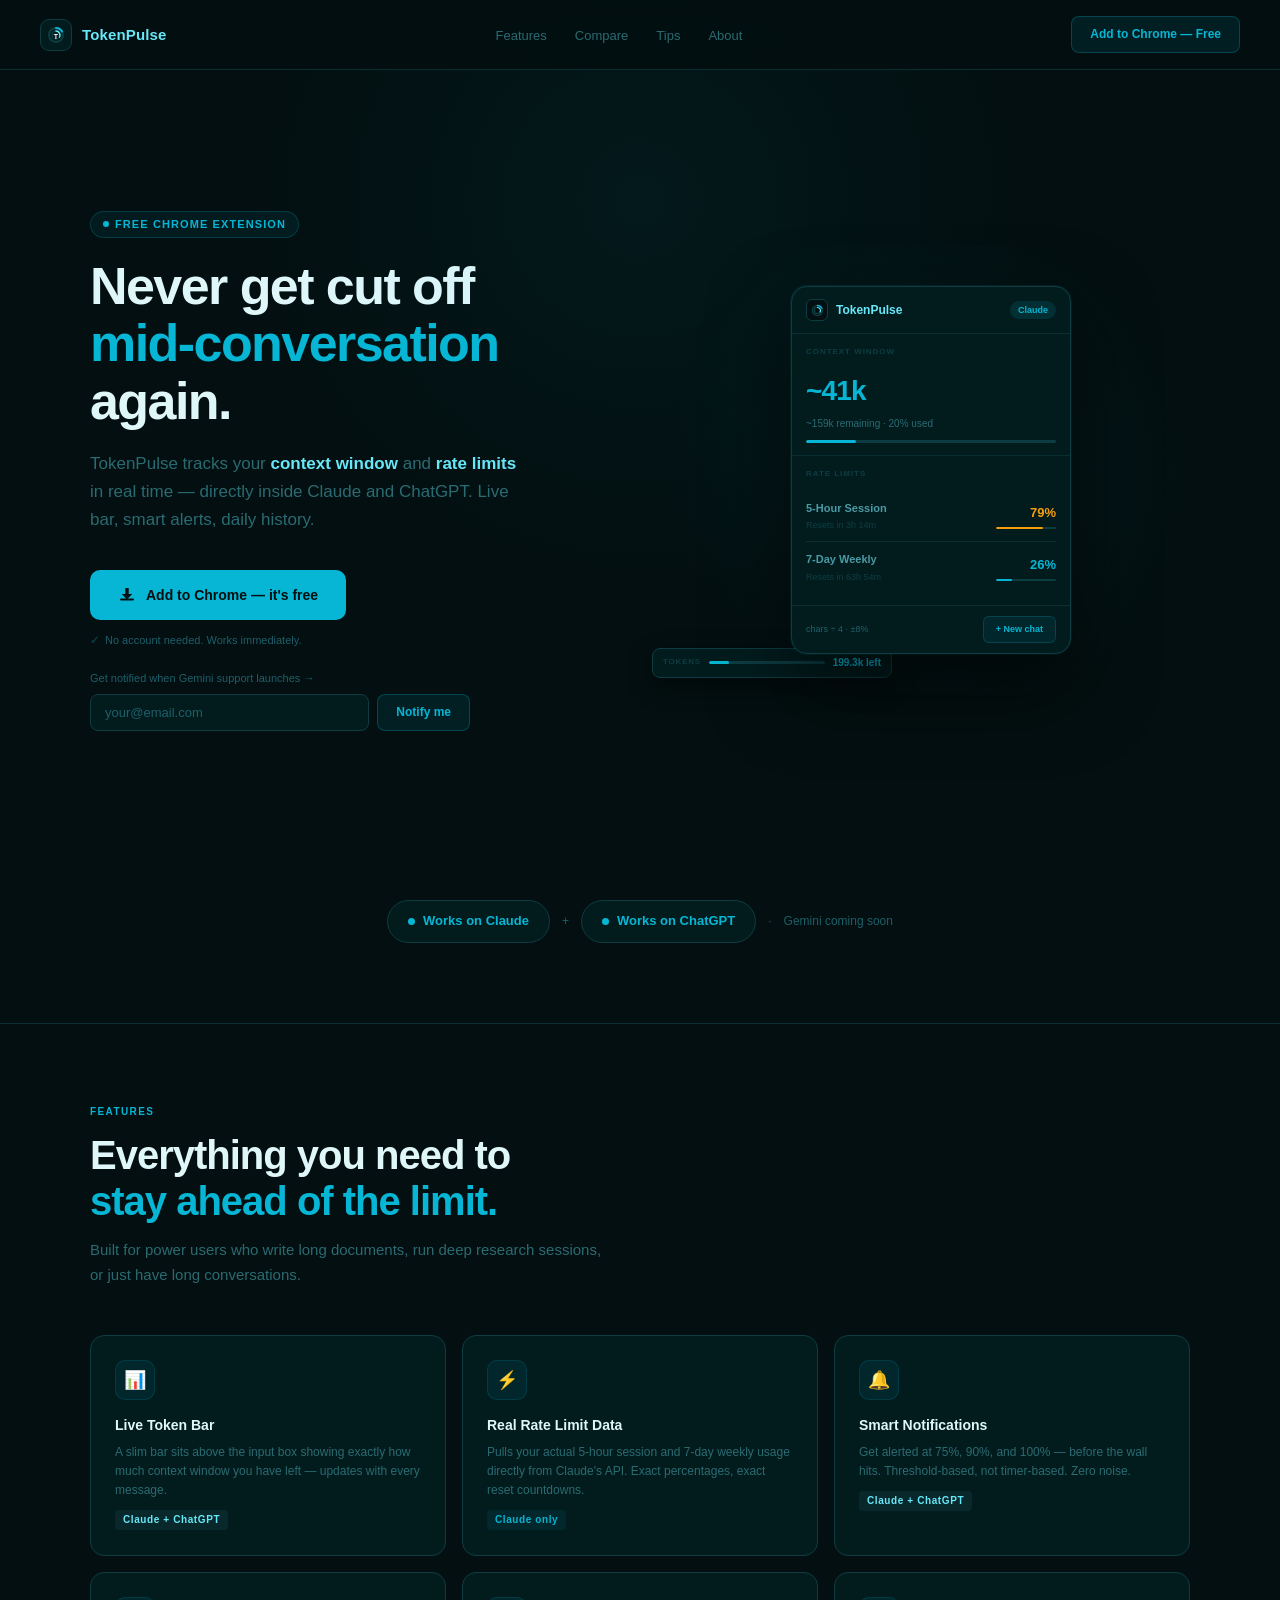
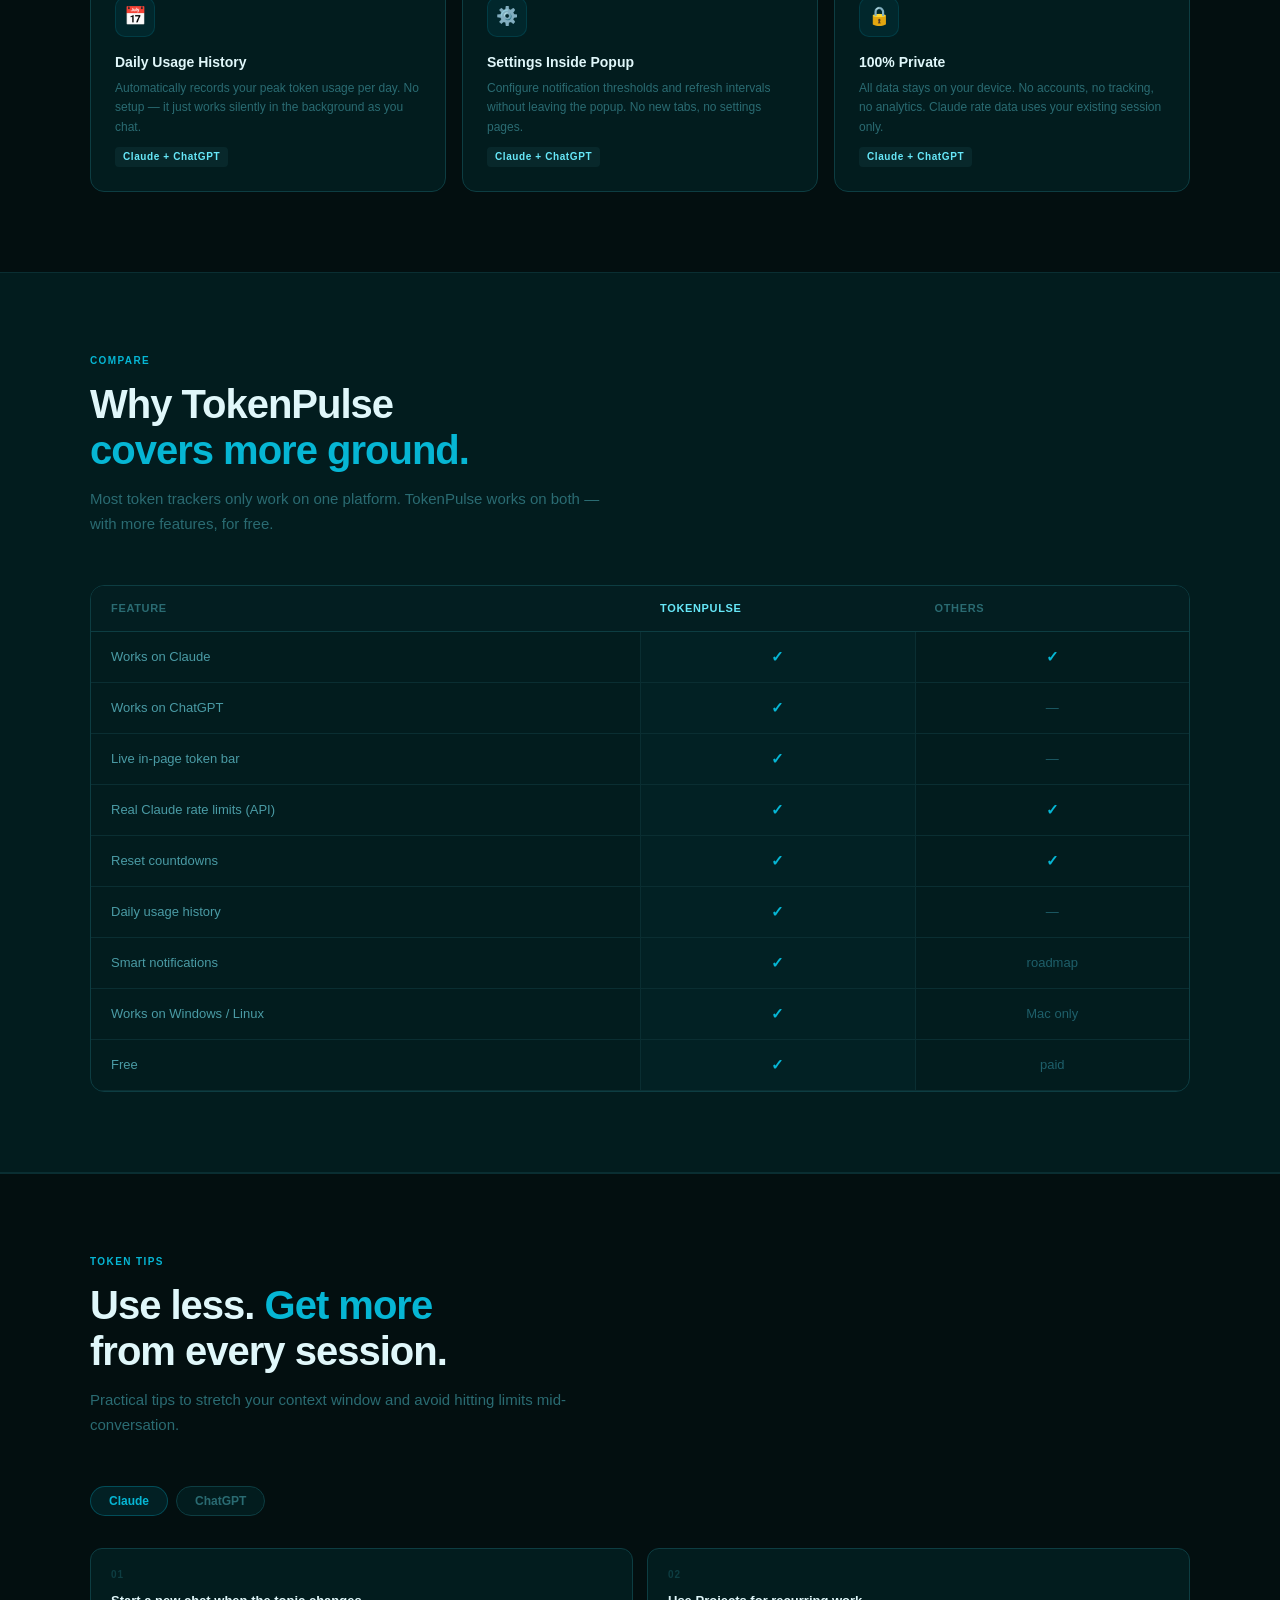
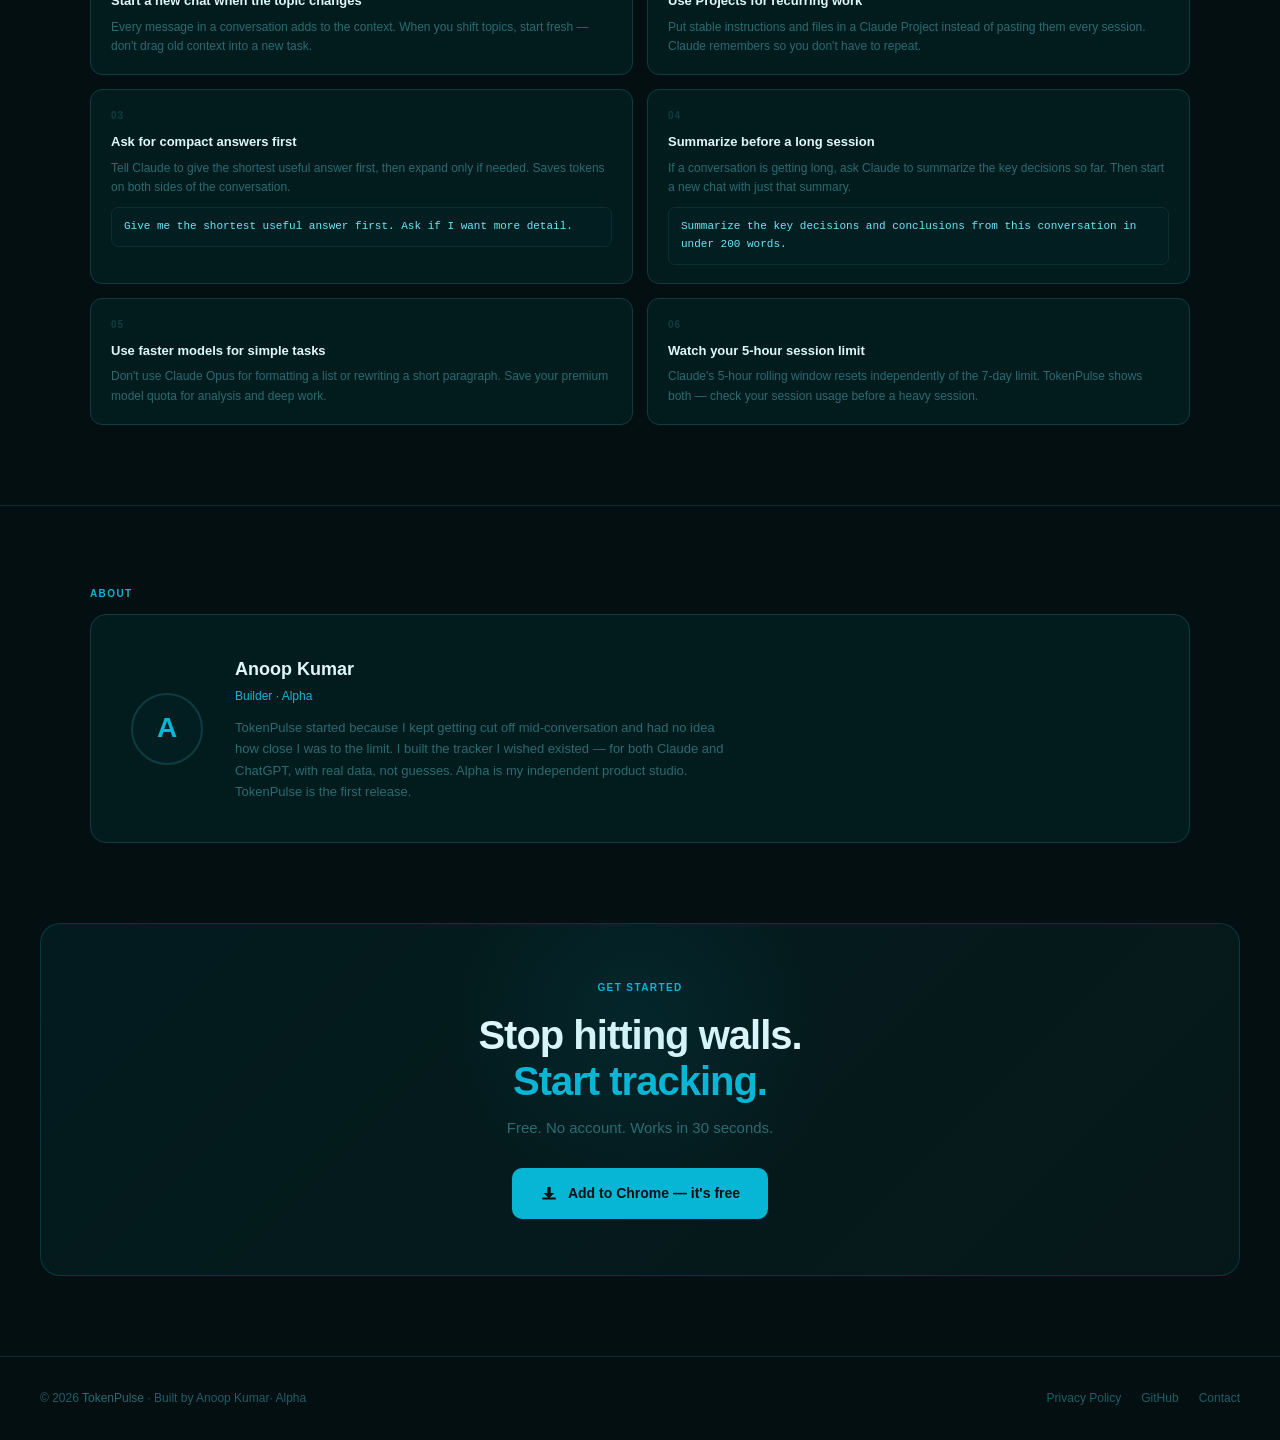
==== index.html @ f0fd7ff6 "Updated the link" ====
<!DOCTYPE html>
<html lang="en">
<head>
  <meta charset="UTF-8">
  <meta name="viewport" content="width=device-width, initial-scale=1.0">
  <meta name="description" content="TokenPulse tracks your token usage and rate limits in real time on Claude and ChatGPT. Live token bar, smart notifications, daily history. Free Chrome extension.">
  <meta property="og:title" content="TokenPulse — Token & Rate Limit Tracker">
  <meta property="og:description" content="Never get cut off mid-conversation again. Live token tracking for Claude and ChatGPT.">
  <meta property="og:type" content="website">
  <meta name="twitter:card" content="summary_large_image">
  <title>TokenPulse — Token & Rate Limit Tracker for Claude & ChatGPT</title>
  <style>
    *, *::before, *::after { box-sizing: border-box; margin: 0; padding: 0; }

    :root {
      --bg:        #030f10;
      --bg2:       #021c1e;
      --bg3:       #031e21;
      --border:    #0d3d42;
      --border2:   #0a2e32;
      --teal:      #06b6d4;
      --teal-light:#67e8f9;
      --teal-dim:  #2a6b72;
      --teal-muted:#0d3d42;
      --text:      #e0f7fa;
      --text-dim:  #4a9ba5;
      --text-muted:#1e5f6a;
      --yellow:    #f59e0b;
      --red:       #ef4444;
      --white:     #ffffff;
      --font:      -apple-system, BlinkMacSystemFont, 'Segoe UI', sans-serif;
    }

    html { scroll-behavior: smooth; }

    body {
      background: var(--bg);
      color: var(--text);
      font-family: var(--font);
      -webkit-font-smoothing: antialiased;
      overflow-x: hidden;
      line-height: 1.6;
    }

    /* ── Nav ──────────────────────────────────── */
    nav {
      position: fixed; top: 0; left: 0; right: 0;
      z-index: 100;
      display: flex; align-items: center;
      justify-content: space-between;
      padding: 16px 40px;
      background: rgba(3,15,16,.85);
      backdrop-filter: blur(12px);
      border-bottom: 1px solid var(--border2);
    }
    .nav-logo {
      display: flex; align-items: center; gap: 10px;
      text-decoration: none;
    }
    .nav-logo-icon {
      width: 32px; height: 32px; border-radius: 9px;
      background: var(--bg2); border: 1.5px solid var(--border);
      display: flex; align-items: center; justify-content: center;
    }
    .nav-logo-name {
      font-size: 15px; font-weight: 700;
      color: var(--teal-light); letter-spacing: .01em;
    }
    .nav-links {
      display: flex; align-items: center; gap: 28px;
      list-style: none;
    }
    .nav-links a {
      font-size: 13px; color: var(--teal-dim);
      text-decoration: none; transition: color .15s;
    }
    .nav-links a:hover { color: var(--teal-light); }
    .nav-cta {
      font-size: 12px; font-weight: 700;
      padding: 8px 18px; border-radius: 8px;
      background: rgba(6,182,212,.1);
      color: var(--teal); border: 1px solid rgba(6,182,212,.25);
      text-decoration: none; transition: background .15s;
      white-space: nowrap;
    }
    .nav-cta:hover { background: rgba(6,182,212,.2); }

    /* ── Hero ─────────────────────────────────── */
    .hero {
      min-height: 100vh;
      display: flex; align-items: center;
      padding: 120px 40px 80px;
      position: relative; overflow: hidden;
    }
    .hero::before {
      content: "";
      position: absolute; top: -200px; left: 50%;
      transform: translateX(-50%);
      width: 800px; height: 800px;
      background: radial-gradient(circle, rgba(6,182,212,.06) 0%, transparent 70%);
      pointer-events: none;
    }
    .hero-inner {
      max-width: 1100px; margin: 0 auto; width: 100%;
      display: grid; grid-template-columns: 1fr 1fr;
      gap: 64px; align-items: center;
    }
    .hero-badge {
      display: inline-flex; align-items: center; gap: 6px;
      font-size: 11px; font-weight: 700; letter-spacing: .1em;
      color: var(--teal); text-transform: uppercase;
      background: rgba(6,182,212,.08);
      border: 1px solid rgba(6,182,212,.2);
      padding: 4px 12px; border-radius: 20px;
      margin-bottom: 20px;
    }
    .hero-badge-dot {
      width: 6px; height: 6px; border-radius: 50%;
      background: var(--teal);
      animation: pulse-dot 2s ease-in-out infinite;
    }
    @keyframes pulse-dot {
      0%,100% { opacity: 1; transform: scale(1); }
      50%      { opacity: .5; transform: scale(.8); }
    }
    h1 {
      font-size: clamp(36px, 5vw, 52px);
      font-weight: 800; line-height: 1.1;
      letter-spacing: -.03em; margin-bottom: 20px;
      color: var(--text);
    }
    h1 span { color: var(--teal); }
    .hero-sub {
      font-size: 17px; color: var(--teal-dim);
      line-height: 1.65; margin-bottom: 36px;
      max-width: 440px;
    }
    .hero-sub strong { color: var(--teal-light); font-weight: 600; }
    .hero-actions { display: flex; flex-direction: column; gap: 12px; }
    .btn-primary {
      display: inline-flex; align-items: center; gap: 10px;
      padding: 14px 28px; border-radius: 10px;
      background: var(--teal); color: var(--bg);
      font-size: 14px; font-weight: 700;
      text-decoration: none; border: none; cursor: pointer;
      transition: opacity .15s, transform .15s;
      width: fit-content;
    }
    .btn-primary:hover { opacity: .88; transform: translateY(-1px); }
    .btn-primary:active { transform: scale(.97); }
    .btn-primary svg { width: 18px; height: 18px; flex-shrink: 0; }
    .hero-note {
      font-size: 11px; color: var(--text-muted);
      display: flex; align-items: center; gap: 6px;
    }
    .hero-note::before { content: "✓"; color: var(--teal-muted); font-weight: 700; }

    /* Email form */
    .notify-form {
      display: flex; gap: 8px; max-width: 380px;
    }
    .notify-input {
      flex: 1; padding: 10px 14px;
      background: var(--bg2); color: var(--text);
      border: 1px solid var(--border); border-radius: 8px;
      font-size: 13px; font-family: var(--font);
      outline: none; transition: border-color .15s;
    }
    .notify-input::placeholder { color: var(--text-muted); }
    .notify-input:focus { border-color: var(--teal); }
    .notify-btn {
      padding: 10px 18px; border-radius: 8px;
      background: rgba(6,182,212,.1);
      color: var(--teal); border: 1px solid rgba(6,182,212,.25);
      font-size: 12px; font-weight: 700;
      cursor: pointer; font-family: var(--font);
      transition: background .15s; white-space: nowrap;
    }
    .notify-btn:hover { background: rgba(6,182,212,.2); }
    .notify-label {
      font-size: 11px; color: var(--text-muted); margin-bottom: 6px;
    }
    .notify-success {
      font-size: 12px; color: var(--teal);
      display: none; padding: 10px 0;
    }

    /* Hero visual */
    .hero-visual {
      display: flex; justify-content: center; align-items: center;
      position: relative;
    }
    .hero-visual::before {
      content: "";
      position: absolute; inset: -40px;
      background: radial-gradient(circle, rgba(6,182,212,.08) 0%, transparent 70%);
      pointer-events: none;
    }
    .popup-mockup {
      width: 280px;
      background: var(--bg2); border: 1px solid var(--border);
      border-radius: 16px; overflow: hidden;
      box-shadow: 0 32px 80px rgba(0,0,0,.6), 0 0 0 1px rgba(6,182,212,.1);
      position: relative; z-index: 1;
    }
    .pm-header {
      display: flex; align-items: center;
      justify-content: space-between;
      padding: 12px 14px; border-bottom: 1px solid var(--border2);
    }
    .pm-logo-row { display: flex; align-items: center; gap: 8px; }
    .pm-logo {
      width: 22px; height: 22px; border-radius: 6px;
      background: var(--bg); border: 1.5px solid var(--border);
      display: flex; align-items: center; justify-content: center;
    }
    .pm-name { font-size: 12px; font-weight: 700; color: var(--teal-light); }
    .pm-badge {
      font-size: 9px; font-weight: 700; padding: 2px 8px;
      border-radius: 20px; background: rgba(6,182,212,.12); color: var(--teal);
    }
    .pm-section { padding: 12px 14px; border-bottom: 1px solid var(--border2); }
    .pm-section-title {
      font-size: 8px; font-weight: 700; letter-spacing: .12em;
      color: var(--teal-muted); text-transform: uppercase; margin-bottom: 10px;
    }
    .pm-big-num { font-size: 28px; font-weight: 800; color: var(--teal); letter-spacing: -.03em; }
    .pm-meta { font-size: 10px; color: var(--teal-dim); margin-top: 2px; margin-bottom: 8px; }
    .pm-bar-track { width: 100%; height: 3px; background: var(--border); border-radius: 2px; overflow: hidden; }
    .pm-bar-fill  { height: 100%; border-radius: 2px; background: var(--teal); }
    .pm-row {
      display: flex; align-items: center;
      justify-content: space-between; padding: 9px 0;
    }
    .pm-row + .pm-row { border-top: 1px solid var(--border2); }
    .pm-row-name { font-size: 11px; font-weight: 600; color: #4a9ba5; }
    .pm-row-sub  { font-size: 9px; color: var(--teal-muted); margin-top: 1px; }
    .pm-row-pct  { font-size: 13px; font-weight: 800; }
    .pm-row-mini { width: 60px; height: 2px; background: var(--border); border-radius: 1px; overflow: hidden; margin-top: 4px; }
    .pm-row-mini-fill { height: 100%; border-radius: 1px; }
    .pm-footer {
      display: flex; align-items: center;
      justify-content: space-between; padding: 10px 14px;
    }
    .pm-footer-note { font-size: 9px; color: var(--text-muted); }
    .pm-new-chat {
      font-size: 9px; font-weight: 700; padding: 5px 12px;
      border-radius: 6px; background: rgba(6,182,212,.08);
      color: var(--teal); border: 1px solid rgba(6,182,212,.2);
    }

    /* Bar mockup */
    .bar-mockup {
      position: absolute; bottom: -24px; left: -20px;
      width: 240px;
      background: var(--bg2); border: 1px solid var(--border);
      border-radius: 8px; padding: 6px 10px;
      display: flex; align-items: center; gap: 8px;
      box-shadow: 0 8px 24px rgba(0,0,0,.4);
    }
    .bm-label { font-size: 8px; font-weight: 700; letter-spacing: .1em; color: var(--teal-muted); }
    .bm-track { flex: 1; height: 3px; background: var(--border); border-radius: 2px; overflow: hidden; }
    .bm-fill  { height: 100%; width: 17%; background: var(--teal); border-radius: 2px; }
    .bm-count { font-size: 10px; font-weight: 600; color: var(--teal); white-space: nowrap; }

    /* ── Platforms ────────────────────────────── */
    .platforms {
      padding: 0 40px 80px;
      display: flex; justify-content: center;
    }
    .platforms-inner {
      max-width: 600px; width: 100%;
      display: flex; align-items: center;
      gap: 12px; flex-wrap: wrap; justify-content: center;
    }
    .platform-pill {
      display: flex; align-items: center; gap: 8px;
      padding: 10px 20px; border-radius: 30px;
      background: var(--bg2); border: 1px solid var(--border);
      font-size: 13px; font-weight: 600; color: var(--teal);
    }
    .platform-pill-dot {
      width: 7px; height: 7px; border-radius: 50%;
      background: var(--teal);
    }
    .platforms-divider { font-size: 12px; color: var(--text-muted); }

    /* ── Section shared ───────────────────────── */
    section { padding: 80px 40px; }
    .section-inner { max-width: 1100px; margin: 0 auto; }
    .section-label {
      font-size: 10px; font-weight: 700; letter-spacing: .14em;
      color: var(--teal); text-transform: uppercase; margin-bottom: 12px;
    }
    h2 {
      font-size: clamp(28px, 4vw, 40px);
      font-weight: 800; line-height: 1.15;
      letter-spacing: -.025em; margin-bottom: 14px;
    }
    h2 span { color: var(--teal); }
    .section-sub {
      font-size: 15px; color: var(--teal-dim);
      max-width: 520px; line-height: 1.65; margin-bottom: 48px;
    }

    /* ── Features grid ────────────────────────── */
    .features-grid {
      display: grid;
      grid-template-columns: repeat(3, 1fr);
      gap: 16px;
    }
    .feature-card {
      background: var(--bg2); border: 1px solid var(--border);
      border-radius: 14px; padding: 24px;
      transition: border-color .2s, transform .2s;
    }
    .feature-card:hover { border-color: rgba(6,182,212,.3); transform: translateY(-2px); }
    .feature-icon {
      width: 40px; height: 40px; border-radius: 10px;
      background: rgba(6,182,212,.08); border: 1px solid rgba(6,182,212,.15);
      display: flex; align-items: center; justify-content: center;
      font-size: 18px; margin-bottom: 14px;
    }
    .feature-title { font-size: 14px; font-weight: 700; color: var(--text); margin-bottom: 6px; }
    .feature-desc  { font-size: 12px; color: var(--teal-dim); line-height: 1.6; }
    .feature-tag {
      display: inline-block; margin-top: 10px;
      font-size: 10px; font-weight: 700; letter-spacing: .06em;
      padding: 2px 8px; border-radius: 4px;
      background: rgba(6,182,212,.08); color: var(--teal);
    }
    .feature-tag.both { background: rgba(103,232,249,.06); color: var(--teal-light); }

    /* ── Compare ──────────────────────────────── */
    .compare-section { background: var(--bg2); border-top: 1px solid var(--border2); border-bottom: 1px solid var(--border2); }
    .compare-grid {
      display: grid; grid-template-columns: 2fr 1fr 1fr;
      gap: 0; border: 1px solid var(--border); border-radius: 14px; overflow: hidden;
    }
    .compare-header {
      padding: 14px 20px;
      background: var(--bg3); border-bottom: 1px solid var(--border);
      font-size: 11px; font-weight: 700; letter-spacing: .06em;
      color: var(--teal-dim); text-transform: uppercase;
      display: flex; align-items: center; gap: 8px;
    }
    .compare-header.ours { color: var(--teal-light); }
    .compare-row {
      display: contents;
    }
    .compare-cell {
      padding: 13px 20px;
      border-bottom: 1px solid var(--border2);
      font-size: 13px; color: var(--teal-dim);
      display: flex; align-items: center;
    }
    .compare-cell:nth-child(3n+2),
    .compare-cell:nth-child(3n+3) {
      justify-content: center;
      border-left: 1px solid var(--border2);
    }
    .compare-cell.feature-name { font-weight: 500; color: #4a9ba5; }
    .check { color: var(--teal); font-size: 15px; font-weight: 700; }
    .cross { color: var(--text-muted); font-size: 13px; }
    .ours-col { background: rgba(6,182,212,.03); }

    /* ── Tips ─────────────────────────────────── */
    .tips-tabs {
      display: flex; gap: 8px; margin-bottom: 32px; flex-wrap: wrap;
    }
    .tips-tab {
      padding: 7px 18px; border-radius: 20px;
      font-size: 12px; font-weight: 600;
      background: var(--bg2); border: 1px solid var(--border);
      color: var(--teal-dim); cursor: pointer; transition: all .15s;
    }
    .tips-tab.active {
      background: rgba(6,182,212,.1);
      border-color: rgba(6,182,212,.3); color: var(--teal);
    }
    .tips-panel { display: none; }
    .tips-panel.active { display: grid; grid-template-columns: repeat(2, 1fr); gap: 14px; }
    .tip-card {
      background: var(--bg2); border: 1px solid var(--border);
      border-radius: 12px; padding: 18px 20px;
    }
    .tip-num {
      font-size: 10px; font-weight: 800; color: var(--teal-muted);
      letter-spacing: .1em; margin-bottom: 8px;
    }
    .tip-title { font-size: 13px; font-weight: 700; color: var(--text); margin-bottom: 6px; }
    .tip-body  { font-size: 12px; color: var(--teal-dim); line-height: 1.6; }
    .tip-prompt {
      margin-top: 10px; padding: 10px 12px;
      background: var(--bg3); border: 1px solid var(--border2);
      border-radius: 7px; font-size: 11px;
      color: var(--teal-light); font-family: 'SF Mono', monospace;
      line-height: 1.6;
    }

    /* ── About ────────────────────────────────── */
    .about-section { border-top: 1px solid var(--border2); }
    .about-card {
      background: var(--bg2); border: 1px solid var(--border);
      border-radius: 16px; padding: 40px;
      display: flex; align-items: center; gap: 32px;
    }
    .about-avatar {
      width: 72px; height: 72px; border-radius: 50%; flex-shrink: 0;
      background: var(--bg3); border: 2px solid var(--border);
      display: flex; align-items: center; justify-content: center;
      font-size: 28px; font-weight: 800; color: var(--teal);
    }
    .about-name { font-size: 18px; font-weight: 700; color: var(--text); margin-bottom: 4px; }
    .about-role { font-size: 12px; color: var(--teal); margin-bottom: 10px; }
    .about-bio  { font-size: 13px; color: var(--teal-dim); line-height: 1.65; max-width: 500px; }

    /* ── CTA banner ───────────────────────────── */
    .cta-banner {
      margin: 0 40px 80px;
      background: linear-gradient(135deg, rgba(6,182,212,.08), rgba(103,232,249,.04));
      border: 1px solid rgba(6,182,212,.2);
      border-radius: 20px; padding: 56px 48px;
      text-align: center;
      position: relative; overflow: hidden;
    }
    .cta-banner::before {
      content: "";
      position: absolute; top: -100px; left: 50%;
      transform: translateX(-50%);
      width: 400px; height: 400px;
      background: radial-gradient(circle, rgba(6,182,212,.08) 0%, transparent 70%);
      pointer-events: none;
    }
    .cta-banner h2 { margin-bottom: 12px; }
    .cta-banner p { color: var(--teal-dim); margin-bottom: 28px; font-size: 15px; }

    /* ── Footer ───────────────────────────────── */
    footer {
      border-top: 1px solid var(--border2);
      padding: 32px 40px;
      display: flex; align-items: center;
      justify-content: space-between; flex-wrap: wrap; gap: 12px;
    }
    .footer-left { font-size: 12px; color: var(--text-muted); }
    .footer-left span { color: var(--teal-dim); }
    .footer-links { display: flex; gap: 20px; }
    .footer-links a { font-size: 12px; color: var(--text-muted); text-decoration: none; transition: color .15s; }
    .footer-links a:hover { color: var(--teal); }

    /* ── Responsive ───────────────────────────── */
    @media (max-width: 768px) {
      nav { padding: 14px 20px; }
      .nav-links { display: none; }
      .hero { padding: 100px 20px 60px; }
      .hero-inner { grid-template-columns: 1fr; gap: 48px; }
      .hero-visual { order: -1; }
      .bar-mockup { display: none; }
      .platforms { padding: 0 20px 60px; }
      section { padding: 60px 20px; }
      .features-grid { grid-template-columns: 1fr; }
      .compare-grid { grid-template-columns: 1.5fr 1fr 1fr; }
      .tips-panel.active { grid-template-columns: 1fr; }
      .about-card { flex-direction: column; padding: 28px; }
      .cta-banner { margin: 0 20px 60px; padding: 40px 24px; }
      footer { padding: 24px 20px; }
    }
  </style>
</head>
<body>

<!-- ── Nav ──────────────────────────────────── -->
<nav>
  <a href="/" class="nav-logo">
    <div class="nav-logo-icon">
      <svg width="18" height="18" viewBox="0 0 18 18" fill="none">
        <circle cx="9" cy="9" r="7" stroke="#0d3d42" stroke-width="2"/>
        <path d="M9 2 a7 7 0 0 1 6.06 3.5" stroke="#06b6d4" stroke-width="2" stroke-linecap="round"/>
        <circle cx="9" cy="9" r="4" stroke="#0d3d42" stroke-width="1.5"/>
        <path d="M9 5 a4 4 0 0 1 3.46 2 a4 4 0 0 1 0 4" stroke="#67e8f9" stroke-width="1.5" stroke-linecap="round"/>
        <text x="9" y="12.5" text-anchor="middle" font-family="-apple-system,sans-serif" font-size="7" font-weight="800" fill="white">T</text>
      </svg>
    </div>
    <span class="nav-logo-name">TokenPulse</span>
  </a>
  <ul class="nav-links">
    <li><a href="#features">Features</a></li>
    <li><a href="#compare">Compare</a></li>
    <li><a href="#tips">Tips</a></li>
    <li><a href="#about">About</a></li>
  </ul>
  <a href="#install" class="nav-cta">Add to Chrome — Free</a>
</nav>

<!-- ── Hero ─────────────────────────────────── -->
<section class="hero" id="install">
  <div class="hero-inner">
    <div class="hero-content">
      <div class="hero-badge">
        <div class="hero-badge-dot"></div>
        Free Chrome Extension
      </div>
      <h1>Never get cut off<br><span>mid-conversation</span><br>again.</h1>
      <p class="hero-sub">
        TokenPulse tracks your <strong>context window</strong> and <strong>rate limits</strong>
        in real time — directly inside Claude and ChatGPT.
        Live bar, smart alerts, daily history.
      </p>
      <div class="hero-actions">
        <a href="https://chromewebstore.google.com/detail/tokenpulse-%E2%80%94-chatgpt-clau/oimclhdbljodjkankcnalklchfcehhic" class="btn-primary" id="install-btn">
          <svg viewBox="0 0 24 24" fill="none" stroke="currentColor" stroke-width="2.5">
            <path d="M12 16l-4-4h3V4h2v8h3l-4 4z"/>
            <path d="M20 18H4" stroke-linecap="round"/>
          </svg>
          Add to Chrome — it's free
        </a>
        <span class="hero-note">No account needed. Works immediately.</span>

        <div style="margin-top: 8px;">
          <div class="notify-label">Get notified when Gemini support launches →</div>
          <form class="notify-form" id="notify-form" action="https://formspree.io/f/xqeoqzdg" method="POST">
            <input class="notify-input" type="email" name="email" placeholder="your@email.com" required>
            <button class="notify-btn" type="submit">Notify me</button>
          </form>
          <div class="notify-success" id="notify-success">✓ You're on the list. We'll let you know.</div>
        </div>
      </div>
    </div>

    <!-- Popup mockup -->
    <div class="hero-visual">
      <div class="popup-mockup">
        <div class="pm-header">
          <div class="pm-logo-row">
            <div class="pm-logo">
              <svg width="13" height="13" viewBox="0 0 13 13" fill="none">
                <circle cx="6.5" cy="6.5" r="5" stroke="#0d3d42" stroke-width="1.5"/>
                <path d="M6.5 1.5 a5 5 0 0 1 4.33 2.5" stroke="#06b6d4" stroke-width="1.5" stroke-linecap="round"/>
                <circle cx="6.5" cy="6.5" r="3" stroke="#0d3d42" stroke-width="1.2"/>
                <path d="M6.5 3.5 a3 3 0 0 1 2.6 1.5 a3 3 0 0 1 0 3" stroke="#67e8f9" stroke-width="1.2" stroke-linecap="round"/>
              </svg>
            </div>
            <span class="pm-name">TokenPulse</span>
          </div>
          <span class="pm-badge">Claude</span>
        </div>

        <div class="pm-section">
          <div class="pm-section-title">Context Window</div>
          <div class="pm-big-num">~41k</div>
          <div class="pm-meta">~159k remaining · 20% used</div>
          <div class="pm-bar-track">
            <div class="pm-bar-fill" style="width:20%"></div>
          </div>
        </div>

        <div class="pm-section">
          <div class="pm-section-title">Rate Limits</div>
          <div class="pm-row">
            <div>
              <div class="pm-row-name">5-Hour Session</div>
              <div class="pm-row-sub">Resets in 3h 14m</div>
            </div>
            <div style="text-align:right">
              <div class="pm-row-pct" style="color:#f59e0b">79%</div>
              <div class="pm-row-mini"><div class="pm-row-mini-fill" style="width:79%;background:#f59e0b"></div></div>
            </div>
          </div>
          <div class="pm-row">
            <div>
              <div class="pm-row-name">7-Day Weekly</div>
              <div class="pm-row-sub">Resets in 63h 54m</div>
            </div>
            <div style="text-align:right">
              <div class="pm-row-pct" style="color:#06b6d4">26%</div>
              <div class="pm-row-mini"><div class="pm-row-mini-fill" style="width:26%;background:#06b6d4"></div></div>
            </div>
          </div>
        </div>

        <div class="pm-footer">
          <span class="pm-footer-note">chars ÷ 4 · ±8%</span>
          <span class="pm-new-chat">+ New chat</span>
        </div>
      </div>

      <!-- In-page bar mockup -->
      <div class="bar-mockup">
        <span class="bm-label">TOKENS</span>
        <div class="bm-track"><div class="bm-fill"></div></div>
        <span class="bm-count">199.3k left</span>
      </div>
    </div>
  </div>
</section>

<!-- ── Platforms ──────────────────────────── -->
<div class="platforms">
  <div class="platforms-inner">
    <div class="platform-pill">
      <div class="platform-pill-dot"></div>
      Works on Claude
    </div>
    <div class="platforms-divider">+</div>
    <div class="platform-pill">
      <div class="platform-pill-dot"></div>
      Works on ChatGPT
    </div>
    <div class="platforms-divider">·</div>
    <span style="font-size:12px;color:var(--text-muted)">Gemini coming soon</span>
  </div>
</div>

<!-- ── Features ───────────────────────────── -->
<section id="features" style="border-top:1px solid var(--border2)">
  <div class="section-inner">
    <div class="section-label">Features</div>
    <h2>Everything you need to<br><span>stay ahead of the limit.</span></h2>
    <p class="section-sub">Built for power users who write long documents, run deep research sessions, or just have long conversations.</p>

    <div class="features-grid">
      <div class="feature-card">
        <div class="feature-icon">📊</div>
        <div class="feature-title">Live Token Bar</div>
        <div class="feature-desc">A slim bar sits above the input box showing exactly how much context window you have left — updates with every message.</div>
        <span class="feature-tag both">Claude + ChatGPT</span>
      </div>
      <div class="feature-card">
        <div class="feature-icon">⚡</div>
        <div class="feature-title">Real Rate Limit Data</div>
        <div class="feature-desc">Pulls your actual 5-hour session and 7-day weekly usage directly from Claude's API. Exact percentages, exact reset countdowns.</div>
        <span class="feature-tag">Claude only</span>
      </div>
      <div class="feature-card">
        <div class="feature-icon">🔔</div>
        <div class="feature-title">Smart Notifications</div>
        <div class="feature-desc">Get alerted at 75%, 90%, and 100% — before the wall hits. Threshold-based, not timer-based. Zero noise.</div>
        <span class="feature-tag both">Claude + ChatGPT</span>
      </div>
      <div class="feature-card">
        <div class="feature-icon">📅</div>
        <div class="feature-title">Daily Usage History</div>
        <div class="feature-desc">Automatically records your peak token usage per day. No setup — it just works silently in the background as you chat.</div>
        <span class="feature-tag both">Claude + ChatGPT</span>
      </div>
      <div class="feature-card">
        <div class="feature-icon">⚙️</div>
        <div class="feature-title">Settings Inside Popup</div>
        <div class="feature-desc">Configure notification thresholds and refresh intervals without leaving the popup. No new tabs, no settings pages.</div>
        <span class="feature-tag both">Claude + ChatGPT</span>
      </div>
      <div class="feature-card">
        <div class="feature-icon">🔒</div>
        <div class="feature-title">100% Private</div>
        <div class="feature-desc">All data stays on your device. No accounts, no tracking, no analytics. Claude rate data uses your existing session only.</div>
        <span class="feature-tag both">Claude + ChatGPT</span>
      </div>
    </div>
  </div>
</section>

<!-- ── Compare ────────────────────────────── -->
<section id="compare" class="compare-section">
  <div class="section-inner">
    <div class="section-label">Compare</div>
    <h2>Why TokenPulse<br><span>covers more ground.</span></h2>
    <p class="section-sub">Most token trackers only work on one platform. TokenPulse works on both — with more features, for free.</p>

    <div class="compare-grid">
      <div class="compare-header">Feature</div>
      <div class="compare-header ours">TokenPulse</div>
      <div class="compare-header">Others</div>

      <div class="compare-cell feature-name">Works on Claude</div>
      <div class="compare-cell ours-col"><span class="check">✓</span></div>
      <div class="compare-cell"><span class="check">✓</span></div>

      <div class="compare-cell feature-name">Works on ChatGPT</div>
      <div class="compare-cell ours-col"><span class="check">✓</span></div>
      <div class="compare-cell"><span class="cross">—</span></div>

      <div class="compare-cell feature-name">Live in-page token bar</div>
      <div class="compare-cell ours-col"><span class="check">✓</span></div>
      <div class="compare-cell"><span class="cross">—</span></div>

      <div class="compare-cell feature-name">Real Claude rate limits (API)</div>
      <div class="compare-cell ours-col"><span class="check">✓</span></div>
      <div class="compare-cell"><span class="check">✓</span></div>

      <div class="compare-cell feature-name">Reset countdowns</div>
      <div class="compare-cell ours-col"><span class="check">✓</span></div>
      <div class="compare-cell"><span class="check">✓</span></div>

      <div class="compare-cell feature-name">Daily usage history</div>
      <div class="compare-cell ours-col"><span class="check">✓</span></div>
      <div class="compare-cell"><span class="cross">—</span></div>

      <div class="compare-cell feature-name">Smart notifications</div>
      <div class="compare-cell ours-col"><span class="check">✓</span></div>
      <div class="compare-cell"><span class="cross">roadmap</span></div>

      <div class="compare-cell feature-name">Works on Windows / Linux</div>
      <div class="compare-cell ours-col"><span class="check">✓</span></div>
      <div class="compare-cell"><span class="cross">Mac only</span></div>

      <div class="compare-cell feature-name">Free</div>
      <div class="compare-cell ours-col"><span class="check">✓</span></div>
      <div class="compare-cell"><span class="cross">paid</span></div>
    </div>
  </div>
</section>

<!-- ── Tips ───────────────────────────────── -->
<section id="tips" style="border-top:1px solid var(--border2)">
  <div class="section-inner">
    <div class="section-label">Token Tips</div>
    <h2>Use less. <span>Get more</span><br>from every session.</h2>
    <p class="section-sub">Practical tips to stretch your context window and avoid hitting limits mid-conversation.</p>

    <div class="tips-tabs">
      <button class="tips-tab active" onclick="switchTab('claude')">Claude</button>
      <button class="tips-tab" onclick="switchTab('chatgpt')">ChatGPT</button>
    </div>

    <div class="tips-panel active" id="tips-claude">
      <div class="tip-card">
        <div class="tip-num">01</div>
        <div class="tip-title">Start a new chat when the topic changes</div>
        <div class="tip-body">Every message in a conversation adds to the context. When you shift topics, start fresh — don't drag old context into a new task.</div>
      </div>
      <div class="tip-card">
        <div class="tip-num">02</div>
        <div class="tip-title">Use Projects for recurring work</div>
        <div class="tip-body">Put stable instructions and files in a Claude Project instead of pasting them every session. Claude remembers so you don't have to repeat.</div>
      </div>
      <div class="tip-card">
        <div class="tip-num">03</div>
        <div class="tip-title">Ask for compact answers first</div>
        <div class="tip-body">Tell Claude to give the shortest useful answer first, then expand only if needed. Saves tokens on both sides of the conversation.</div>
        <div class="tip-prompt">Give me the shortest useful answer first. Ask if I want more detail.</div>
      </div>
      <div class="tip-card">
        <div class="tip-num">04</div>
        <div class="tip-title">Summarize before a long session</div>
        <div class="tip-body">If a conversation is getting long, ask Claude to summarize the key decisions so far. Then start a new chat with just that summary.</div>
        <div class="tip-prompt">Summarize the key decisions and conclusions from this conversation in under 200 words.</div>
      </div>
      <div class="tip-card">
        <div class="tip-num">05</div>
        <div class="tip-title">Use faster models for simple tasks</div>
        <div class="tip-body">Don't use Claude Opus for formatting a list or rewriting a short paragraph. Save your premium model quota for analysis and deep work.</div>
      </div>
      <div class="tip-card">
        <div class="tip-num">06</div>
        <div class="tip-title">Watch your 5-hour session limit</div>
        <div class="tip-body">Claude's 5-hour rolling window resets independently of the 7-day limit. TokenPulse shows both — check your session usage before a heavy session.</div>
      </div>
    </div>

    <div class="tips-panel" id="tips-chatgpt">
      <div class="tip-card">
        <div class="tip-num">01</div>
        <div class="tip-title">Use Custom Instructions for stable context</div>
        <div class="tip-body">Put your tone, format preferences, and recurring context in Custom Instructions. Stop re-briefing ChatGPT on every new chat.</div>
      </div>
      <div class="tip-card">
        <div class="tip-num">02</div>
        <div class="tip-title">One job per chat</div>
        <div class="tip-body">ChatGPT works best when each conversation has a single clear purpose. Mixing research, drafting, and editing in one chat burns context fast.</div>
      </div>
      <div class="tip-card">
        <div class="tip-num">03</div>
        <div class="tip-title">Skip Thinking mode for simple tasks</div>
        <div class="tip-body">Thinking models use more tokens and quota. Use them for hard architecture decisions or complex debugging — not for rewriting emails.</div>
        <div class="tip-prompt">Give me a direct answer. No need for deep reasoning on this one.</div>
      </div>
      <div class="tip-card">
        <div class="tip-num">04</div>
        <div class="tip-title">Use Projects for recurring clients or topics</div>
        <div class="tip-body">ChatGPT Projects keep context scoped. One project per client, one per research area. Keeps conversations focused and context lean.</div>
      </div>
      <div class="tip-card">
        <div class="tip-num">05</div>
        <div class="tip-title">Split research from writing</div>
        <div class="tip-body">Do your research in one chat, then start a fresh chat for the final output. Don't carry the full research thread into the writing session.</div>
      </div>
      <div class="tip-card">
        <div class="tip-num">06</div>
        <div class="tip-title">Watch TokenPulse's bar during coding sessions</div>
        <div class="tip-body">Code and logs consume tokens fast. When the bar hits 70%, start wrapping up or summarize the session state before continuing in a new chat.</div>
      </div>
    </div>
  </div>
</section>

<!-- ── About ───────────────────────────────── -->
<section id="about" class="about-section">
  <div class="section-inner">
    <div class="section-label">About</div>
    <div class="about-card">
      <div class="about-avatar">A</div>
      <div>
        <div class="about-name">Anoop Kumar</div>
        <div class="about-role">Builder · Alpha</div>
        <div class="about-bio">
          TokenPulse started because I kept getting cut off mid-conversation and had no idea how close I was to the limit.
          I built the tracker I wished existed — for both Claude and ChatGPT, with real data, not guesses.
          Alpha is my independent product studio. TokenPulse is the first release.
        </div>
      </div>
    </div>
  </div>
</section>

<!-- ── CTA Banner ─────────────────────────── -->
<div class="cta-banner">
  <div class="section-label" style="margin-bottom:16px">Get started</div>
  <h2>Stop hitting walls.<br><span>Start tracking.</span></h2>
  <p>Free. No account. Works in 30 seconds.</p>
  <a href="#install" class="btn-primary" style="margin:0 auto">
    <svg width="18" height="18" viewBox="0 0 24 24" fill="none" stroke="currentColor" stroke-width="2.5">
      <path d="M12 16l-4-4h3V4h2v8h3l-4 4z"/>
      <path d="M20 18H4" stroke-linecap="round"/>
    </svg>
    Add to Chrome — it's free
  </a>
</div>

<!-- ── Footer ─────────────────────────────── -->
<footer>
  <div class="footer-left">
    © 2026 <span>TokenPulse</span> · Built by Anoop Kumar· Alpha
  </div>
  <div class="footer-links">
    <a href="privacy.html">Privacy Policy</a>
    <a href="https://github.com" target="_blank">GitHub</a>
    <a href="mailto:anup17508@gmail.com">Contact</a>
  </div>
</footer>

<script>
  // Tab switching
  function switchTab(platform) {
    document.querySelectorAll('.tips-tab').forEach(t => t.classList.remove('active'));
    document.querySelectorAll('.tips-panel').forEach(p => p.classList.remove('active'));
    event.target.classList.add('active');
    document.getElementById('tips-' + platform).classList.add('active');
  }

  // Formspree email signup
  document.getElementById('notify-form').addEventListener('submit', async function(e) {
    e.preventDefault();
    const form = e.target;
    const data = new FormData(form);
    try {
      const res = await fetch(form.action, {
        method: 'POST',
        body: data,
        headers: { 'Accept': 'application/json' }
      });
      if (res.ok) {
        form.style.display = 'none';
        document.getElementById('notify-success').style.display = 'block';
      }
    } catch (_) {}
  });

  // Update install button when store URL is ready
  // Replace the href on both install buttons with the real Chrome Web Store URL
</script>

</body>
</html>
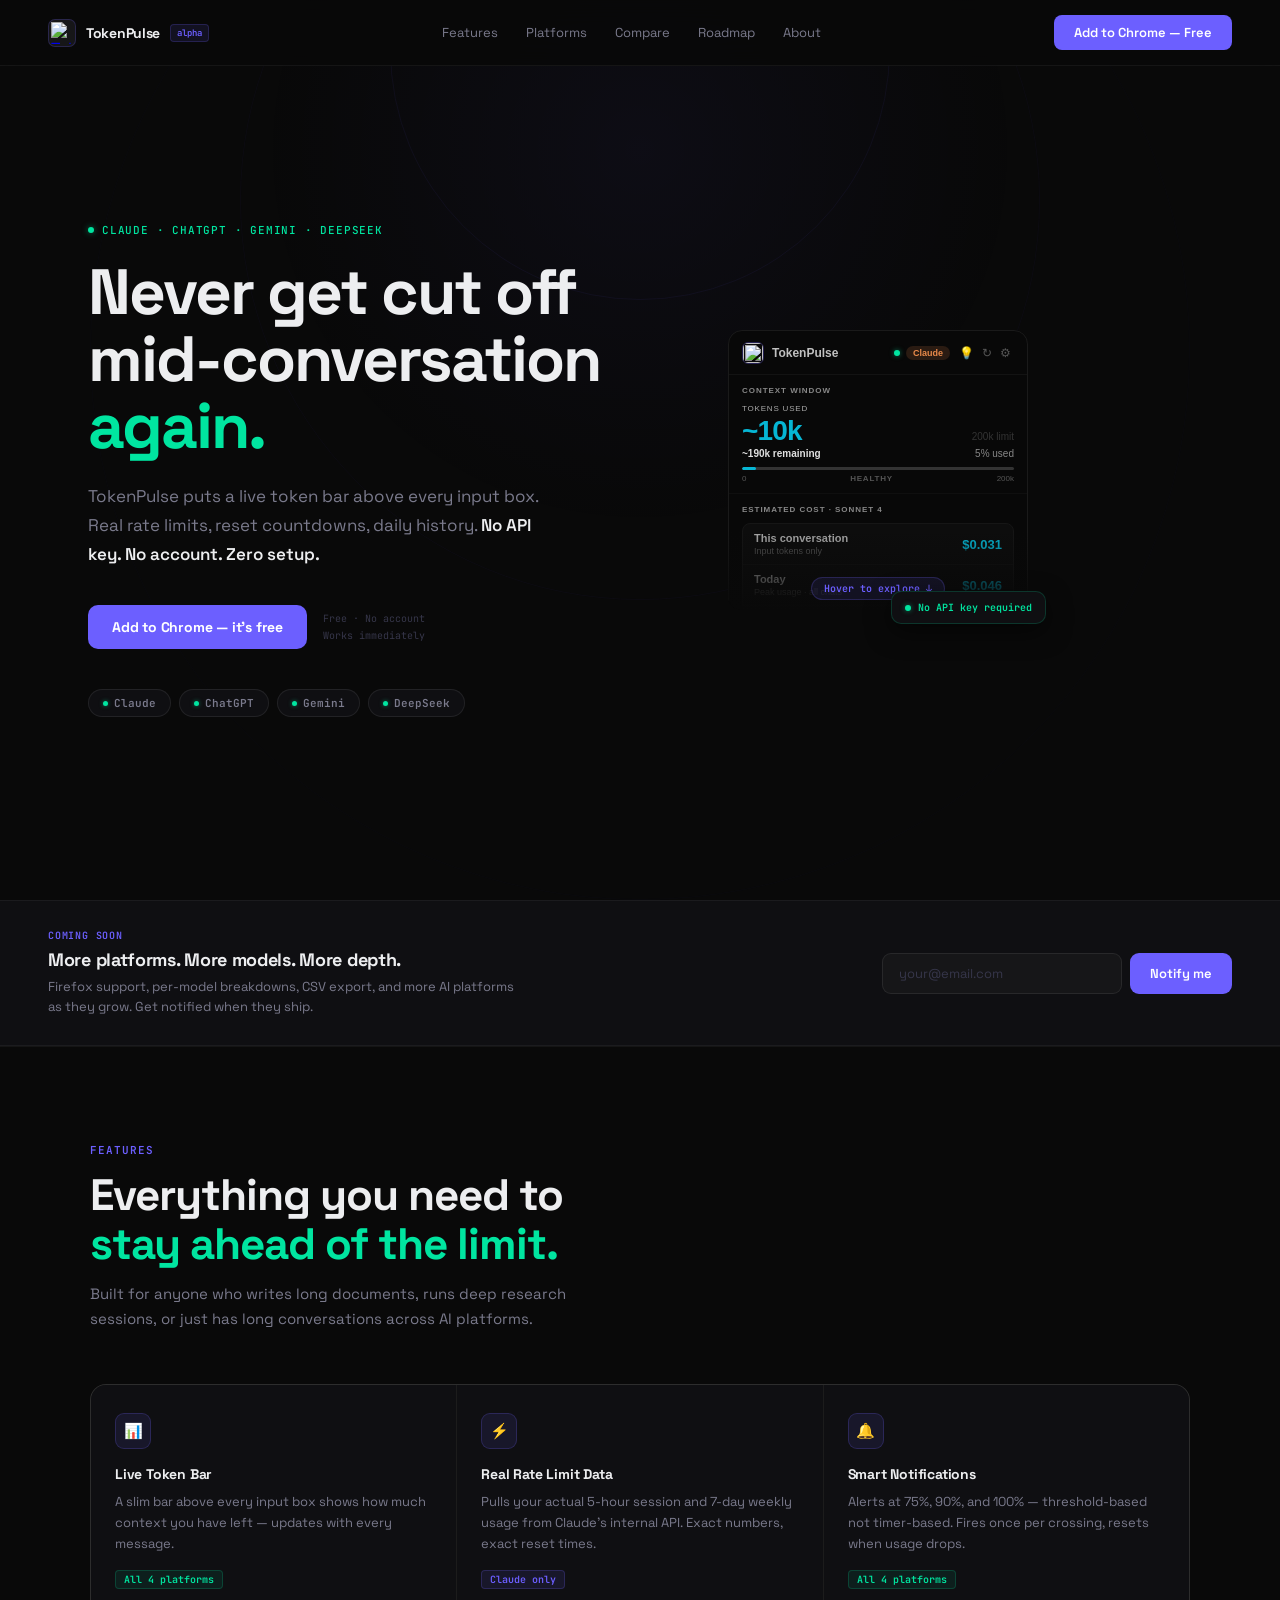
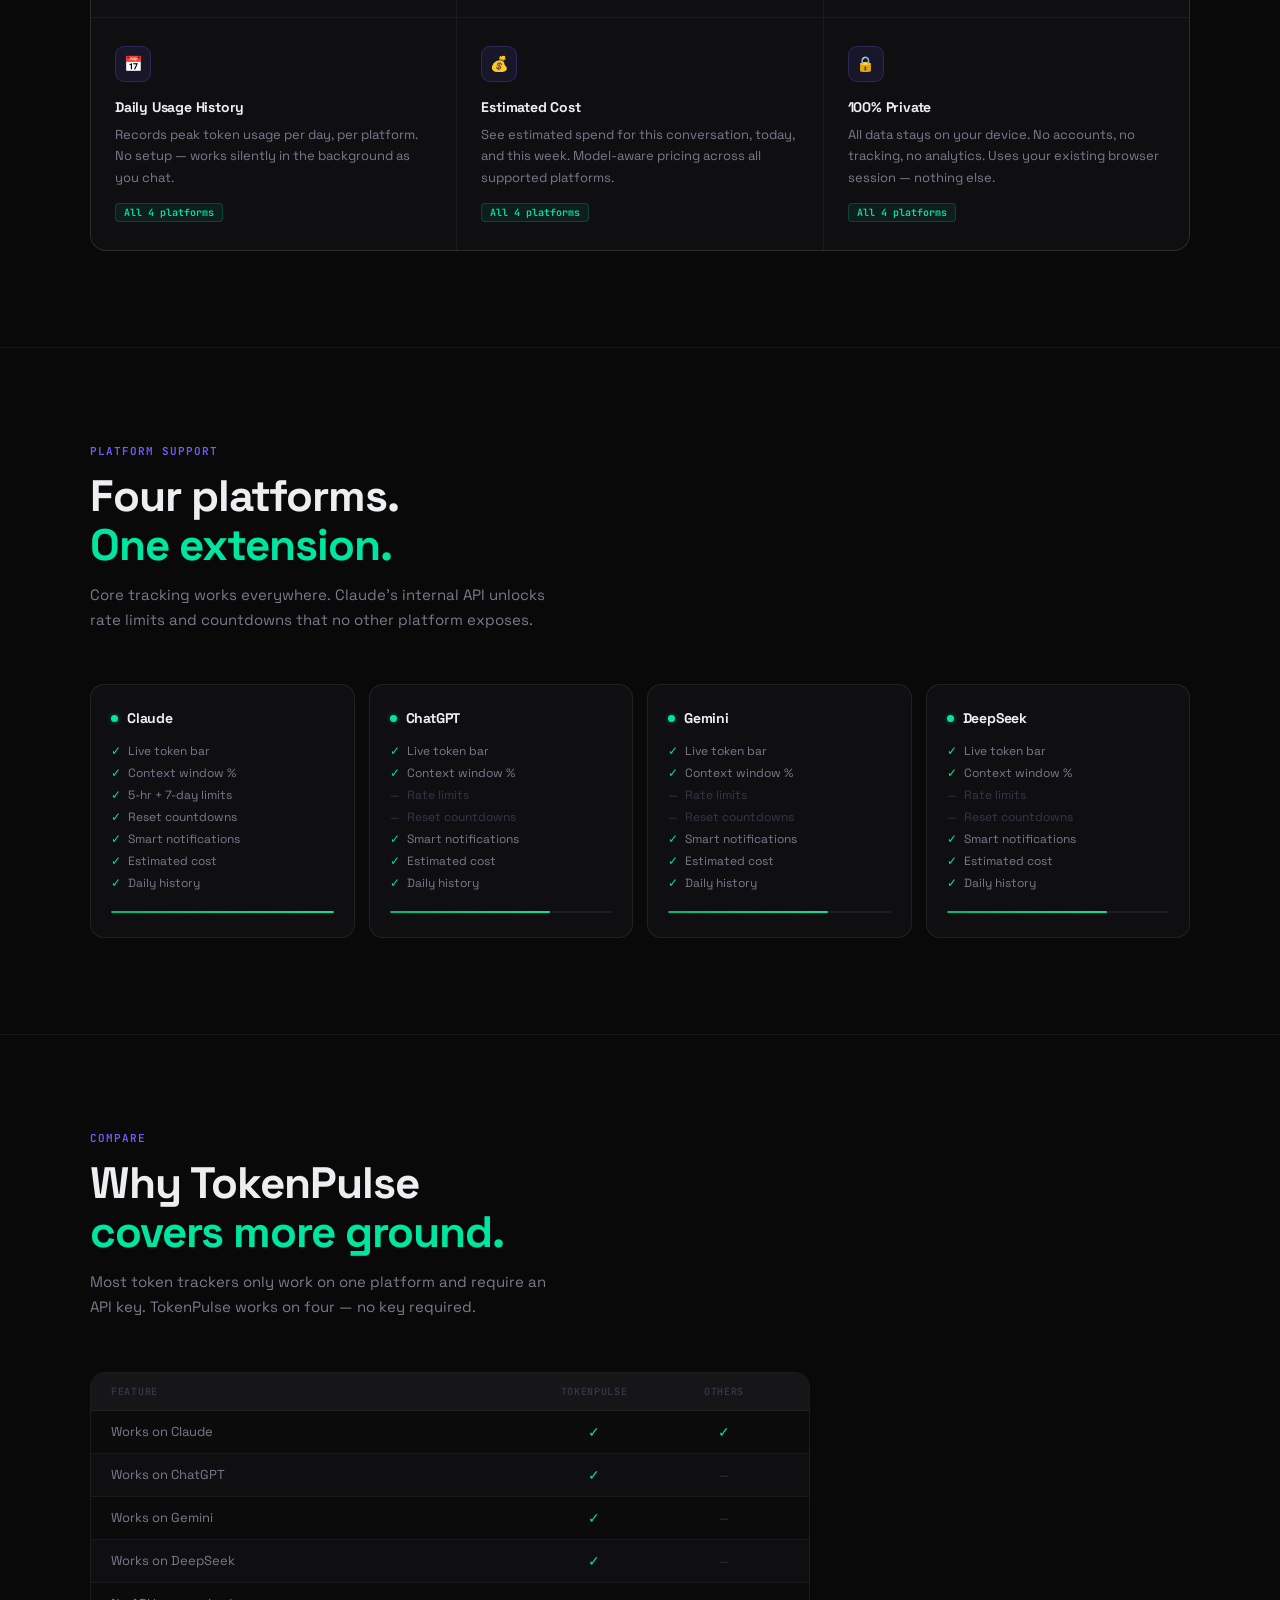
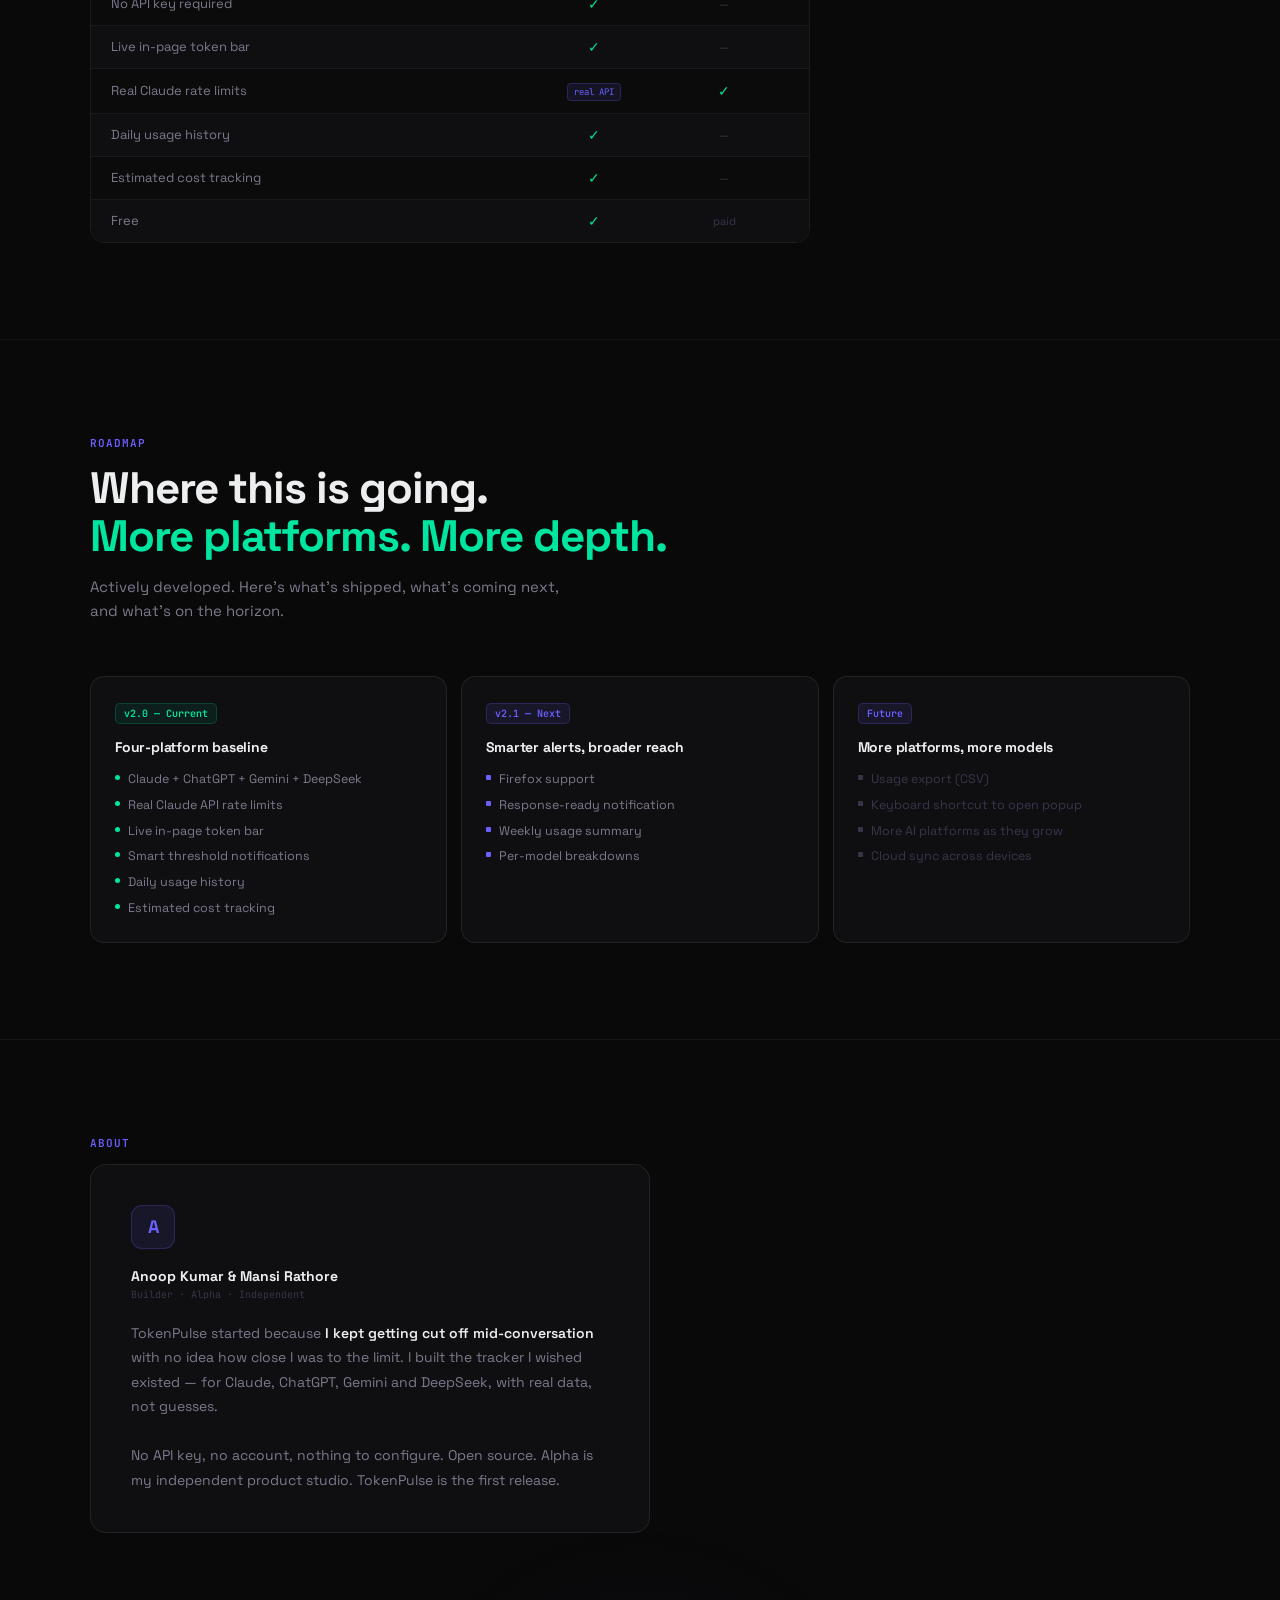
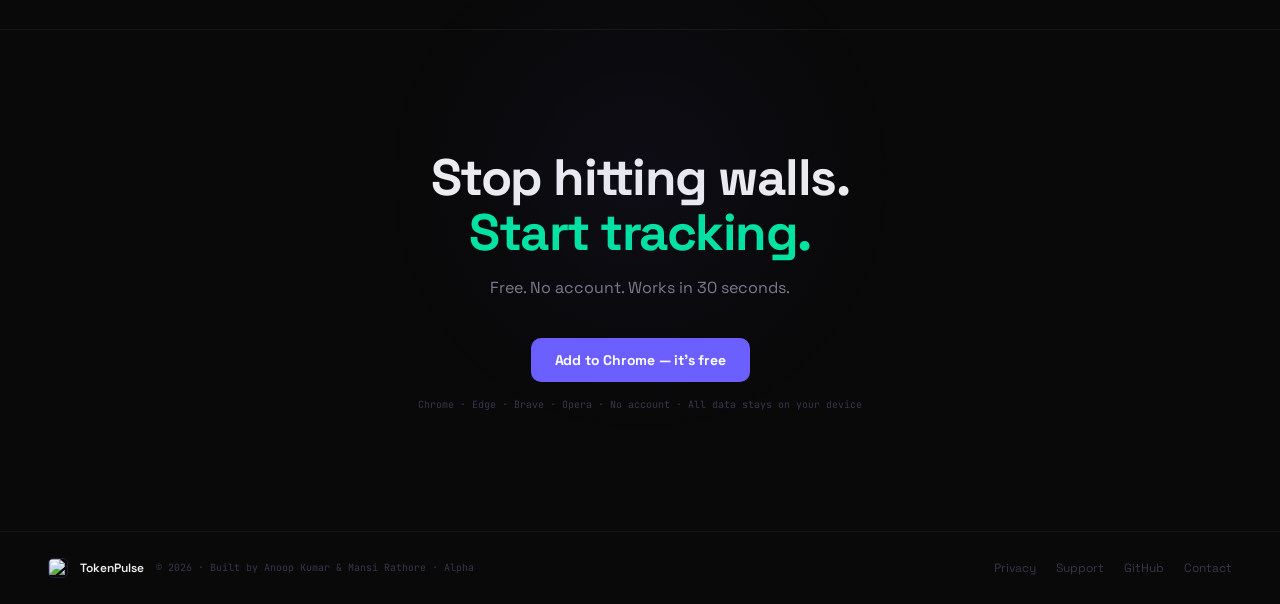
==== commit acd1554e: "New website design have been uploaded" ====
--- a/index.html
+++ b/index.html
@@ -1,873 +1,713 @@
 <!DOCTYPE html>
 <html lang="en">
 <head>
-  <meta charset="UTF-8">
-  <meta name="viewport" content="width=device-width, initial-scale=1.0">
-  <meta name="description" content="TokenPulse tracks your token usage and rate limits in real time on Claude and ChatGPT. Live token bar, smart notifications, daily history. Free Chrome extension.">
-  <meta property="og:title" content="TokenPulse — Token & Rate Limit Tracker">
-  <meta property="og:description" content="Never get cut off mid-conversation again. Live token tracking for Claude and ChatGPT.">
-  <meta property="og:type" content="website">
-  <meta name="twitter:card" content="summary_large_image">
-  <title>TokenPulse — Token & Rate Limit Tracker for Claude & ChatGPT</title>
-  <style>
-    *, *::before, *::after { box-sizing: border-box; margin: 0; padding: 0; }
-
-    :root {
-      --bg:        #030f10;
-      --bg2:       #021c1e;
-      --bg3:       #031e21;
-      --border:    #0d3d42;
-      --border2:   #0a2e32;
-      --teal:      #06b6d4;
-      --teal-light:#67e8f9;
-      --teal-dim:  #2a6b72;
-      --teal-muted:#0d3d42;
-      --text:      #e0f7fa;
-      --text-dim:  #4a9ba5;
-      --text-muted:#1e5f6a;
-      --yellow:    #f59e0b;
-      --red:       #ef4444;
-      --white:     #ffffff;
-      --font:      -apple-system, BlinkMacSystemFont, 'Segoe UI', sans-serif;
-    }
-
-    html { scroll-behavior: smooth; }
-
-    body {
-      background: var(--bg);
-      color: var(--text);
-      font-family: var(--font);
-      -webkit-font-smoothing: antialiased;
-      overflow-x: hidden;
-      line-height: 1.6;
-    }
-
-    /* ── Nav ──────────────────────────────────── */
-    nav {
-      position: fixed; top: 0; left: 0; right: 0;
-      z-index: 100;
-      display: flex; align-items: center;
-      justify-content: space-between;
-      padding: 16px 40px;
-      background: rgba(3,15,16,.85);
-      backdrop-filter: blur(12px);
-      border-bottom: 1px solid var(--border2);
-    }
-    .nav-logo {
-      display: flex; align-items: center; gap: 10px;
-      text-decoration: none;
-    }
-    .nav-logo-icon {
-      width: 32px; height: 32px; border-radius: 9px;
-      background: var(--bg2); border: 1.5px solid var(--border);
-      display: flex; align-items: center; justify-content: center;
-    }
-    .nav-logo-name {
-      font-size: 15px; font-weight: 700;
-      color: var(--teal-light); letter-spacing: .01em;
-    }
-    .nav-links {
-      display: flex; align-items: center; gap: 28px;
-      list-style: none;
-    }
-    .nav-links a {
-      font-size: 13px; color: var(--teal-dim);
-      text-decoration: none; transition: color .15s;
-    }
-    .nav-links a:hover { color: var(--teal-light); }
-    .nav-cta {
-      font-size: 12px; font-weight: 700;
-      padding: 8px 18px; border-radius: 8px;
-      background: rgba(6,182,212,.1);
-      color: var(--teal); border: 1px solid rgba(6,182,212,.25);
-      text-decoration: none; transition: background .15s;
-      white-space: nowrap;
-    }
-    .nav-cta:hover { background: rgba(6,182,212,.2); }
-
-    /* ── Hero ─────────────────────────────────── */
-    .hero {
-      min-height: 100vh;
-      display: flex; align-items: center;
-      padding: 120px 40px 80px;
-      position: relative; overflow: hidden;
-    }
-    .hero::before {
-      content: "";
-      position: absolute; top: -200px; left: 50%;
-      transform: translateX(-50%);
-      width: 800px; height: 800px;
-      background: radial-gradient(circle, rgba(6,182,212,.06) 0%, transparent 70%);
-      pointer-events: none;
-    }
-    .hero-inner {
-      max-width: 1100px; margin: 0 auto; width: 100%;
-      display: grid; grid-template-columns: 1fr 1fr;
-      gap: 64px; align-items: center;
-    }
-    .hero-badge {
-      display: inline-flex; align-items: center; gap: 6px;
-      font-size: 11px; font-weight: 700; letter-spacing: .1em;
-      color: var(--teal); text-transform: uppercase;
-      background: rgba(6,182,212,.08);
-      border: 1px solid rgba(6,182,212,.2);
-      padding: 4px 12px; border-radius: 20px;
-      margin-bottom: 20px;
-    }
-    .hero-badge-dot {
-      width: 6px; height: 6px; border-radius: 50%;
-      background: var(--teal);
-      animation: pulse-dot 2s ease-in-out infinite;
-    }
-    @keyframes pulse-dot {
-      0%,100% { opacity: 1; transform: scale(1); }
-      50%      { opacity: .5; transform: scale(.8); }
-    }
-    h1 {
-      font-size: clamp(36px, 5vw, 52px);
-      font-weight: 800; line-height: 1.1;
-      letter-spacing: -.03em; margin-bottom: 20px;
-      color: var(--text);
-    }
-    h1 span { color: var(--teal); }
-    .hero-sub {
-      font-size: 17px; color: var(--teal-dim);
-      line-height: 1.65; margin-bottom: 36px;
-      max-width: 440px;
-    }
-    .hero-sub strong { color: var(--teal-light); font-weight: 600; }
-    .hero-actions { display: flex; flex-direction: column; gap: 12px; }
-    .btn-primary {
-      display: inline-flex; align-items: center; gap: 10px;
-      padding: 14px 28px; border-radius: 10px;
-      background: var(--teal); color: var(--bg);
-      font-size: 14px; font-weight: 700;
-      text-decoration: none; border: none; cursor: pointer;
-      transition: opacity .15s, transform .15s;
-      width: fit-content;
-    }
-    .btn-primary:hover { opacity: .88; transform: translateY(-1px); }
-    .btn-primary:active { transform: scale(.97); }
-    .btn-primary svg { width: 18px; height: 18px; flex-shrink: 0; }
-    .hero-note {
-      font-size: 11px; color: var(--text-muted);
-      display: flex; align-items: center; gap: 6px;
-    }
-    .hero-note::before { content: "✓"; color: var(--teal-muted); font-weight: 700; }
-
-    /* Email form */
-    .notify-form {
-      display: flex; gap: 8px; max-width: 380px;
-    }
-    .notify-input {
-      flex: 1; padding: 10px 14px;
-      background: var(--bg2); color: var(--text);
-      border: 1px solid var(--border); border-radius: 8px;
-      font-size: 13px; font-family: var(--font);
-      outline: none; transition: border-color .15s;
-    }
-    .notify-input::placeholder { color: var(--text-muted); }
-    .notify-input:focus { border-color: var(--teal); }
-    .notify-btn {
-      padding: 10px 18px; border-radius: 8px;
-      background: rgba(6,182,212,.1);
-      color: var(--teal); border: 1px solid rgba(6,182,212,.25);
-      font-size: 12px; font-weight: 700;
-      cursor: pointer; font-family: var(--font);
-      transition: background .15s; white-space: nowrap;
-    }
-    .notify-btn:hover { background: rgba(6,182,212,.2); }
-    .notify-label {
-      font-size: 11px; color: var(--text-muted); margin-bottom: 6px;
-    }
-    .notify-success {
-      font-size: 12px; color: var(--teal);
-      display: none; padding: 10px 0;
-    }
-
-    /* Hero visual */
-    .hero-visual {
-      display: flex; justify-content: center; align-items: center;
-      position: relative;
-    }
-    .hero-visual::before {
-      content: "";
-      position: absolute; inset: -40px;
-      background: radial-gradient(circle, rgba(6,182,212,.08) 0%, transparent 70%);
-      pointer-events: none;
-    }
-    .popup-mockup {
-      width: 280px;
-      background: var(--bg2); border: 1px solid var(--border);
-      border-radius: 16px; overflow: hidden;
-      box-shadow: 0 32px 80px rgba(0,0,0,.6), 0 0 0 1px rgba(6,182,212,.1);
-      position: relative; z-index: 1;
-    }
-    .pm-header {
-      display: flex; align-items: center;
-      justify-content: space-between;
-      padding: 12px 14px; border-bottom: 1px solid var(--border2);
-    }
-    .pm-logo-row { display: flex; align-items: center; gap: 8px; }
-    .pm-logo {
-      width: 22px; height: 22px; border-radius: 6px;
-      background: var(--bg); border: 1.5px solid var(--border);
-      display: flex; align-items: center; justify-content: center;
-    }
-    .pm-name { font-size: 12px; font-weight: 700; color: var(--teal-light); }
-    .pm-badge {
-      font-size: 9px; font-weight: 700; padding: 2px 8px;
-      border-radius: 20px; background: rgba(6,182,212,.12); color: var(--teal);
-    }
-    .pm-section { padding: 12px 14px; border-bottom: 1px solid var(--border2); }
-    .pm-section-title {
-      font-size: 8px; font-weight: 700; letter-spacing: .12em;
-      color: var(--teal-muted); text-transform: uppercase; margin-bottom: 10px;
-    }
-    .pm-big-num { font-size: 28px; font-weight: 800; color: var(--teal); letter-spacing: -.03em; }
-    .pm-meta { font-size: 10px; color: var(--teal-dim); margin-top: 2px; margin-bottom: 8px; }
-    .pm-bar-track { width: 100%; height: 3px; background: var(--border); border-radius: 2px; overflow: hidden; }
-    .pm-bar-fill  { height: 100%; border-radius: 2px; background: var(--teal); }
-    .pm-row {
-      display: flex; align-items: center;
-      justify-content: space-between; padding: 9px 0;
-    }
-    .pm-row + .pm-row { border-top: 1px solid var(--border2); }
-    .pm-row-name { font-size: 11px; font-weight: 600; color: #4a9ba5; }
-    .pm-row-sub  { font-size: 9px; color: var(--teal-muted); margin-top: 1px; }
-    .pm-row-pct  { font-size: 13px; font-weight: 800; }
-    .pm-row-mini { width: 60px; height: 2px; background: var(--border); border-radius: 1px; overflow: hidden; margin-top: 4px; }
-    .pm-row-mini-fill { height: 100%; border-radius: 1px; }
-    .pm-footer {
-      display: flex; align-items: center;
-      justify-content: space-between; padding: 10px 14px;
-    }
-    .pm-footer-note { font-size: 9px; color: var(--text-muted); }
-    .pm-new-chat {
-      font-size: 9px; font-weight: 700; padding: 5px 12px;
-      border-radius: 6px; background: rgba(6,182,212,.08);
-      color: var(--teal); border: 1px solid rgba(6,182,212,.2);
-    }
-
-    /* Bar mockup */
-    .bar-mockup {
-      position: absolute; bottom: -24px; left: -20px;
-      width: 240px;
-      background: var(--bg2); border: 1px solid var(--border);
-      border-radius: 8px; padding: 6px 10px;
-      display: flex; align-items: center; gap: 8px;
-      box-shadow: 0 8px 24px rgba(0,0,0,.4);
-    }
-    .bm-label { font-size: 8px; font-weight: 700; letter-spacing: .1em; color: var(--teal-muted); }
-    .bm-track { flex: 1; height: 3px; background: var(--border); border-radius: 2px; overflow: hidden; }
-    .bm-fill  { height: 100%; width: 17%; background: var(--teal); border-radius: 2px; }
-    .bm-count { font-size: 10px; font-weight: 600; color: var(--teal); white-space: nowrap; }
-
-    /* ── Platforms ────────────────────────────── */
-    .platforms {
-      padding: 0 40px 80px;
-      display: flex; justify-content: center;
-    }
-    .platforms-inner {
-      max-width: 600px; width: 100%;
-      display: flex; align-items: center;
-      gap: 12px; flex-wrap: wrap; justify-content: center;
-    }
-    .platform-pill {
-      display: flex; align-items: center; gap: 8px;
-      padding: 10px 20px; border-radius: 30px;
-      background: var(--bg2); border: 1px solid var(--border);
-      font-size: 13px; font-weight: 600; color: var(--teal);
-    }
-    .platform-pill-dot {
-      width: 7px; height: 7px; border-radius: 50%;
-      background: var(--teal);
-    }
-    .platforms-divider { font-size: 12px; color: var(--text-muted); }
-
-    /* ── Section shared ───────────────────────── */
-    section { padding: 80px 40px; }
-    .section-inner { max-width: 1100px; margin: 0 auto; }
-    .section-label {
-      font-size: 10px; font-weight: 700; letter-spacing: .14em;
-      color: var(--teal); text-transform: uppercase; margin-bottom: 12px;
-    }
-    h2 {
-      font-size: clamp(28px, 4vw, 40px);
-      font-weight: 800; line-height: 1.15;
-      letter-spacing: -.025em; margin-bottom: 14px;
-    }
-    h2 span { color: var(--teal); }
-    .section-sub {
-      font-size: 15px; color: var(--teal-dim);
-      max-width: 520px; line-height: 1.65; margin-bottom: 48px;
-    }
-
-    /* ── Features grid ────────────────────────── */
-    .features-grid {
-      display: grid;
-      grid-template-columns: repeat(3, 1fr);
-      gap: 16px;
-    }
-    .feature-card {
-      background: var(--bg2); border: 1px solid var(--border);
-      border-radius: 14px; padding: 24px;
-      transition: border-color .2s, transform .2s;
-    }
-    .feature-card:hover { border-color: rgba(6,182,212,.3); transform: translateY(-2px); }
-    .feature-icon {
-      width: 40px; height: 40px; border-radius: 10px;
-      background: rgba(6,182,212,.08); border: 1px solid rgba(6,182,212,.15);
-      display: flex; align-items: center; justify-content: center;
-      font-size: 18px; margin-bottom: 14px;
-    }
-    .feature-title { font-size: 14px; font-weight: 700; color: var(--text); margin-bottom: 6px; }
-    .feature-desc  { font-size: 12px; color: var(--teal-dim); line-height: 1.6; }
-    .feature-tag {
-      display: inline-block; margin-top: 10px;
-      font-size: 10px; font-weight: 700; letter-spacing: .06em;
-      padding: 2px 8px; border-radius: 4px;
-      background: rgba(6,182,212,.08); color: var(--teal);
-    }
-    .feature-tag.both { background: rgba(103,232,249,.06); color: var(--teal-light); }
-
-    /* ── Compare ──────────────────────────────── */
-    .compare-section { background: var(--bg2); border-top: 1px solid var(--border2); border-bottom: 1px solid var(--border2); }
-    .compare-grid {
-      display: grid; grid-template-columns: 2fr 1fr 1fr;
-      gap: 0; border: 1px solid var(--border); border-radius: 14px; overflow: hidden;
-    }
-    .compare-header {
-      padding: 14px 20px;
-      background: var(--bg3); border-bottom: 1px solid var(--border);
-      font-size: 11px; font-weight: 700; letter-spacing: .06em;
-      color: var(--teal-dim); text-transform: uppercase;
-      display: flex; align-items: center; gap: 8px;
-    }
-    .compare-header.ours { color: var(--teal-light); }
-    .compare-row {
-      display: contents;
-    }
-    .compare-cell {
-      padding: 13px 20px;
-      border-bottom: 1px solid var(--border2);
-      font-size: 13px; color: var(--teal-dim);
-      display: flex; align-items: center;
-    }
-    .compare-cell:nth-child(3n+2),
-    .compare-cell:nth-child(3n+3) {
-      justify-content: center;
-      border-left: 1px solid var(--border2);
-    }
-    .compare-cell.feature-name { font-weight: 500; color: #4a9ba5; }
-    .check { color: var(--teal); font-size: 15px; font-weight: 700; }
-    .cross { color: var(--text-muted); font-size: 13px; }
-    .ours-col { background: rgba(6,182,212,.03); }
-
-    /* ── Tips ─────────────────────────────────── */
-    .tips-tabs {
-      display: flex; gap: 8px; margin-bottom: 32px; flex-wrap: wrap;
-    }
-    .tips-tab {
-      padding: 7px 18px; border-radius: 20px;
-      font-size: 12px; font-weight: 600;
-      background: var(--bg2); border: 1px solid var(--border);
-      color: var(--teal-dim); cursor: pointer; transition: all .15s;
-    }
-    .tips-tab.active {
-      background: rgba(6,182,212,.1);
-      border-color: rgba(6,182,212,.3); color: var(--teal);
-    }
-    .tips-panel { display: none; }
-    .tips-panel.active { display: grid; grid-template-columns: repeat(2, 1fr); gap: 14px; }
-    .tip-card {
-      background: var(--bg2); border: 1px solid var(--border);
-      border-radius: 12px; padding: 18px 20px;
-    }
-    .tip-num {
-      font-size: 10px; font-weight: 800; color: var(--teal-muted);
-      letter-spacing: .1em; margin-bottom: 8px;
-    }
-    .tip-title { font-size: 13px; font-weight: 700; color: var(--text); margin-bottom: 6px; }
-    .tip-body  { font-size: 12px; color: var(--teal-dim); line-height: 1.6; }
-    .tip-prompt {
-      margin-top: 10px; padding: 10px 12px;
-      background: var(--bg3); border: 1px solid var(--border2);
-      border-radius: 7px; font-size: 11px;
-      color: var(--teal-light); font-family: 'SF Mono', monospace;
-      line-height: 1.6;
-    }
-
-    /* ── About ────────────────────────────────── */
-    .about-section { border-top: 1px solid var(--border2); }
-    .about-card {
-      background: var(--bg2); border: 1px solid var(--border);
-      border-radius: 16px; padding: 40px;
-      display: flex; align-items: center; gap: 32px;
-    }
-    .about-avatar {
-      width: 72px; height: 72px; border-radius: 50%; flex-shrink: 0;
-      background: var(--bg3); border: 2px solid var(--border);
-      display: flex; align-items: center; justify-content: center;
-      font-size: 28px; font-weight: 800; color: var(--teal);
-    }
-    .about-name { font-size: 18px; font-weight: 700; color: var(--text); margin-bottom: 4px; }
-    .about-role { font-size: 12px; color: var(--teal); margin-bottom: 10px; }
-    .about-bio  { font-size: 13px; color: var(--teal-dim); line-height: 1.65; max-width: 500px; }
-
-    /* ── CTA banner ───────────────────────────── */
-    .cta-banner {
-      margin: 0 40px 80px;
-      background: linear-gradient(135deg, rgba(6,182,212,.08), rgba(103,232,249,.04));
-      border: 1px solid rgba(6,182,212,.2);
-      border-radius: 20px; padding: 56px 48px;
-      text-align: center;
-      position: relative; overflow: hidden;
-    }
-    .cta-banner::before {
-      content: "";
-      position: absolute; top: -100px; left: 50%;
-      transform: translateX(-50%);
-      width: 400px; height: 400px;
-      background: radial-gradient(circle, rgba(6,182,212,.08) 0%, transparent 70%);
-      pointer-events: none;
-    }
-    .cta-banner h2 { margin-bottom: 12px; }
-    .cta-banner p { color: var(--teal-dim); margin-bottom: 28px; font-size: 15px; }
-
-    /* ── Footer ───────────────────────────────── */
-    footer {
-      border-top: 1px solid var(--border2);
-      padding: 32px 40px;
-      display: flex; align-items: center;
-      justify-content: space-between; flex-wrap: wrap; gap: 12px;
-    }
-    .footer-left { font-size: 12px; color: var(--text-muted); }
-    .footer-left span { color: var(--teal-dim); }
-    .footer-links { display: flex; gap: 20px; }
-    .footer-links a { font-size: 12px; color: var(--text-muted); text-decoration: none; transition: color .15s; }
-    .footer-links a:hover { color: var(--teal); }
-
-    /* ── Responsive ───────────────────────────── */
-    @media (max-width: 768px) {
-      nav { padding: 14px 20px; }
-      .nav-links { display: none; }
-      .hero { padding: 100px 20px 60px; }
-      .hero-inner { grid-template-columns: 1fr; gap: 48px; }
-      .hero-visual { order: -1; }
-      .bar-mockup { display: none; }
-      .platforms { padding: 0 20px 60px; }
-      section { padding: 60px 20px; }
-      .features-grid { grid-template-columns: 1fr; }
-      .compare-grid { grid-template-columns: 1.5fr 1fr 1fr; }
-      .tips-panel.active { grid-template-columns: 1fr; }
-      .about-card { flex-direction: column; padding: 28px; }
-      .cta-banner { margin: 0 20px 60px; padding: 40px 24px; }
-      footer { padding: 24px 20px; }
-    }
-  </style>
+<meta charset="UTF-8">
+<meta name="viewport" content="width=device-width, initial-scale=1.0">
+<title>TokenPulse — Live Token Tracker for Claude, ChatGPT, Gemini & DeepSeek</title>
+<meta name="description" content="TokenPulse puts a live token bar inside Claude, ChatGPT, Gemini and DeepSeek. Real rate limits, smart notifications, daily history. Free Chrome extension. No API key.">
+<meta property="og:title" content="TokenPulse — Live Token & Rate Limit Tracker">
+<meta property="og:description" content="Never get cut off mid-conversation. Live token tracking across Claude, ChatGPT, Gemini and DeepSeek. Free. No API key.">
+<meta property="og:type" content="website">
+<meta name="twitter:card" content="summary_large_image">
+<link href="https://fonts.googleapis.com/css2?family=Space+Grotesk:wght@300;400;500;600;700&family=JetBrains+Mono:wght@400;500;600&display=swap" rel="stylesheet">
+<style>
+*, *::before, *::after { box-sizing: border-box; margin: 0; padding: 0; }
+
+:root {
+  --bg:   #090909;
+  --s1:   #0F0F12;
+  --s2:   #161618;
+  --s3:   #1E1E22;
+  --b:    rgba(255,255,255,0.05);
+  --bm:   rgba(255,255,255,0.08);
+  --t:    #EDEEF0;
+  --t2:   #7A7A8C;
+  --t3:   #36364A;
+  --live: #00E5A0;
+  --ld:   rgba(0,229,160,0.08);
+  --lb:   rgba(0,229,160,0.18);
+  --acc:  #6C5FFF;
+  --ad:   rgba(108,95,255,0.10);
+  --ab:   rgba(108,95,255,0.22);
+}
+
+html { scroll-behavior: smooth; }
+body {
+  font-family: 'Space Grotesk', -apple-system, sans-serif;
+  background: var(--bg); color: var(--t);
+  -webkit-font-smoothing: antialiased;
+  overflow-x: hidden;
+}
+
+/* ── AMBIENT ── */
+.amb { position: fixed; inset: 0; pointer-events: none; z-index: 0; overflow: hidden; }
+.amb-glow {
+  position: absolute; top: -300px; left: 50%; transform: translateX(-50%);
+  width: 900px; height: 900px; border-radius: 50%;
+  background: radial-gradient(circle, rgba(108,95,255,0.05) 0%, transparent 60%);
+}
+.amb-ring { position: absolute; border-radius: 50%; top: -200px; left: 50%; transform: translateX(-50%); border: 1px solid rgba(108,95,255,0.06); }
+.ar1 { width: 500px;  height: 500px; }
+.ar2 { width: 800px;  height: 800px; border-color: rgba(108,95,255,0.035); }
+.ar3 { width: 1100px; height: 1100px; border-color: rgba(108,95,255,0.02); }
+
+/* ── NAV ── */
+nav {
+  position: fixed; top: 0; left: 0; right: 0; z-index: 100;
+  display: flex; align-items: center; justify-content: space-between;
+  padding: 15px 48px;
+  background: rgba(9,9,9,0.88); backdrop-filter: blur(14px);
+  border-bottom: 1px solid var(--b);
+}
+.nb { display: flex; align-items: center; gap: 10px; text-decoration: none; }
+.nb-logo { width: 28px; height: 28px; border-radius: 7px; background: var(--s2); border: 1px solid var(--ab); overflow: hidden; display: flex; align-items: center; justify-content: center; }
+.nb-logo img { width: 22px; height: 22px; display: block; }
+.nb-name { font-size: 14px; font-weight: 700; color: var(--t); letter-spacing: -0.3px; }
+.nb-tag { font-family: 'JetBrains Mono', monospace; font-size: 9px; font-weight: 600; color: var(--acc); background: var(--ad); border: 1px solid var(--ab); padding: 2px 6px; border-radius: 4px; }
+.nl { display: flex; gap: 28px; }
+.nl a { font-size: 13px; color: var(--t2); text-decoration: none; transition: color 0.15s; }
+.nl a:hover { color: var(--t); }
+.n-cta { background: var(--acc); color: #fff; padding: 9px 20px; border-radius: 8px; font-size: 13px; font-weight: 600; text-decoration: none; transition: all 0.15s ease; }
+.n-cta:hover { background: #7D71FF; transform: translateY(-1px); }
+
+/* ── HERO ── */
+.hero-wrap {
+  position: relative; z-index: 1;
+  max-width: 1200px; margin: 0 auto;
+  display: flex; align-items: center;
+  padding: 130px 48px 90px;
+  gap: 80px; min-height: 100vh;
+}
+.hl { flex: 1; max-width: 560px; }
+.h-eye { display: flex; align-items: center; gap: 8px; margin-bottom: 22px; }
+.h-eye-dot { width: 6px; height: 6px; border-radius: 50%; background: var(--live); box-shadow: 0 0 6px rgba(0,229,160,0.5); animation: blink 2s ease-in-out infinite; }
+@keyframes blink { 0%,100%{opacity:1;} 50%{opacity:0.3;} }
+.h-eye-txt { font-family: 'JetBrains Mono', monospace; font-size: 11px; font-weight: 500; color: var(--live); letter-spacing: 0.8px; text-transform: uppercase; }
+.h1 { font-size: clamp(40px, 5vw, 64px); font-weight: 700; line-height: 1.05; letter-spacing: -2px; color: var(--t); margin-bottom: 22px; }
+.h1 em { font-style: normal; color: var(--live); }
+.h-sub { font-size: 17px; color: var(--t2); line-height: 1.7; margin-bottom: 36px; max-width: 460px; }
+.h-sub strong { color: var(--t); font-weight: 600; }
+.h-cta-row { display: flex; align-items: center; gap: 16px; margin-bottom: 40px; }
+.btn-main { display: inline-flex; align-items: center; gap: 8px; background: var(--acc); color: #fff; padding: 13px 24px; border-radius: 10px; font-size: 14px; font-weight: 700; text-decoration: none; transition: all 0.15s ease; letter-spacing: -0.2px; border: none; cursor: pointer; font-family: inherit; }
+.btn-main:hover { background: #7D71FF; transform: translateY(-1px); }
+.h-cta-note { font-family: 'JetBrains Mono', monospace; font-size: 10px; color: var(--t3); line-height: 1.7; }
+.h-plats { display: flex; flex-wrap: wrap; gap: 8px; }
+.h-plat { display: flex; align-items: center; gap: 6px; background: var(--s1); border: 1px solid var(--bm); border-radius: 20px; padding: 6px 14px; font-family: 'JetBrains Mono', monospace; font-size: 11px; font-weight: 600; color: var(--t2); }
+.h-plat-dot { width: 5px; height: 5px; border-radius: 50%; background: var(--live); box-shadow: 0 0 4px rgba(0,229,160,0.5); }
+
+/* ── POPUP MOCKUP — PEEK + HOVER REVEAL ── */
+.hr { flex-shrink: 0; position: relative; }
+
+/* Container clips the bottom so only top portion shows at rest */
+.popup-clip {
+  width: 300px;
+  height: 280px; /* shows roughly top 60% at rest */
+  overflow: hidden;
+  position: relative;
+  border-radius: 14px;
+  transition: height 0.5s cubic-bezier(0.22,1,0.36,1);
+  cursor: pointer;
+}
+.hr:hover .popup-clip { height: 560px; } /* full height on hover */
+
+/* Fade mask at bottom when peeking */
+.popup-mask {
+  position: absolute; bottom: 0; left: 0; right: 0; height: 80px;
+  background: linear-gradient(to bottom, transparent, #090909);
+  pointer-events: none; z-index: 2;
+  transition: opacity 0.4s ease;
+}
+.hr:hover .popup-mask { opacity: 0; }
+
+/* Hover hint label */
+.popup-hint {
+  position: absolute; bottom: 10px; left: 50%; transform: translateX(-50%);
+  font-family: 'JetBrains Mono', monospace;
+  font-size: 10px; font-weight: 600; color: var(--acc);
+  background: var(--ad); border: 1px solid var(--ab);
+  padding: 4px 12px; border-radius: 20px; white-space: nowrap;
+  z-index: 3; pointer-events: none;
+  transition: opacity 0.3s ease;
+}
+.hr:hover .popup-hint { opacity: 0; }
+
+/* Actual popup card */
+.popup {
+  width: 300px;
+  background: #080808;
+  border: 1px solid #1a1a1a;
+  border-radius: 14px; overflow: hidden;
+  box-shadow: 0 40px 100px rgba(0,0,0,0.75), 0 0 0 1px rgba(255,255,255,0.03);
+  font-family: -apple-system, BlinkMacSystemFont, 'Segoe UI', sans-serif;
+}
+.p-hd { display: flex; align-items: center; justify-content: space-between; padding: 11px 13px 10px; border-bottom: 1px solid #131313; }
+.p-hdl { display: flex; align-items: center; gap: 8px; }
+.p-logo { width: 22px; height: 22px; border-radius: 6px; overflow: hidden; border: 1px solid rgba(108,95,255,0.3); }
+.p-logo img { width: 100%; height: 100%; display: block; }
+.p-appname { font-size: 12px; font-weight: 600; color: #c0c0c0; }
+.p-hdr { display: flex; align-items: center; gap: 6px; }
+.p-dot { width: 6px; height: 6px; border-radius: 50%; background: #00E5A0; box-shadow: 0 0 5px rgba(0,229,160,0.5); animation: blink 2s infinite; }
+.p-badge { font-size: 9px; font-weight: 700; padding: 2px 7px; border-radius: 20px; background: rgba(232,137,74,0.15); color: #e8894a; }
+.p-icons { display: flex; gap: 2px; }
+.p-ic { font-size: 12px; color: #555; padding: 2px 3px; }
+
+.p-sec { padding: 11px 13px 10px; border-bottom: 1px solid #0f0f0f; }
+.p-stitle { font-size: 8px; font-weight: 700; letter-spacing: 0.12em; color: #888; text-transform: uppercase; margin-bottom: 9px; }
+.p-ctx-lbl { font-size: 8px; color: #aaa; letter-spacing: 0.1em; text-transform: uppercase; margin-bottom: 4px; }
+.p-ctx-hero { display: flex; align-items: flex-end; justify-content: space-between; margin-bottom: 3px; }
+.p-ctx-val { font-size: 28px; font-weight: 800; color: #06b6d4; line-height: 1; letter-spacing: -0.03em; }
+.p-ctx-lim { font-size: 10px; color: #333; padding-bottom: 3px; }
+.p-ctx-meta { display: flex; justify-content: space-between; margin-bottom: 8px; }
+.p-ctx-meta span { font-size: 10px; color: #888; }
+.p-ctx-meta .rem { font-weight: 600; color: #e0e0e0; }
+.p-bar { height: 3px; background: #333; border-radius: 2px; overflow: hidden; margin-bottom: 4px; }
+.p-bar-fill { height: 100%; border-radius: 2px; }
+.p-bar-ft { display: flex; justify-content: space-between; }
+.p-bar-ft span { font-size: 8px; color: #555; }
+.p-bar-status { font-size: 8px; font-weight: 800; letter-spacing: 0.1em; color: #06b6d4; }
+
+.p-card { background: #0d0d0d; border: 1px solid #161616; border-radius: 8px; overflow: hidden; }
+.p-row { display: flex; align-items: center; justify-content: space-between; padding: 8px 11px; }
+.p-row + .p-row { border-top: 1px solid #131313; }
+.p-rn { font-size: 11px; font-weight: 600; color: #aaa; margin-bottom: 2px; }
+.p-rs { font-size: 9px; color: #555; }
+.p-rv { font-size: 13px; font-weight: 800; color: #06b6d4; }
+.p-rl-r { display: flex; flex-direction: column; align-items: flex-end; gap: 3px; }
+.p-rl-pct { font-size: 13px; font-weight: 800; }
+.p-mini { width: 70px; height: 2px; background: #2a2a2a; border-radius: 1px; overflow: hidden; }
+.p-mini-f { height: 100%; border-radius: 1px; }
+
+.p-ft { display: flex; align-items: center; justify-content: space-between; padding: 9px 13px; }
+.p-ft-meta { display: flex; align-items: center; gap: 4px; }
+.p-ft-ml { font-size: 9px; color: #4a9ba5; background: none; border: none; cursor: pointer; padding: 0; }
+.p-ft-dot { font-size: 9px; color: #222; }
+.p-nc { font-size: 9px; font-weight: 700; padding: 5px 12px; border-radius: 6px; background: rgba(34,197,94,0.08); color: #06b6d4; border: 1px solid rgba(34,197,94,0.2); }
+
+.p-float {
+  position: absolute; bottom: -14px; right: -18px;
+  background: var(--s1); border: 1px solid var(--lb);
+  border-radius: 10px; padding: 9px 13px;
+  display: flex; align-items: center; gap: 7px;
+  box-shadow: 0 8px 24px rgba(0,0,0,0.5);
+  z-index: 4;
+}
+.pf-dot { width: 6px; height: 6px; border-radius: 50%; background: var(--live); box-shadow: 0 0 5px rgba(0,229,160,0.5); animation: blink 2s infinite; }
+.pf-txt { font-family: 'JetBrains Mono', monospace; font-size: 10px; font-weight: 600; color: var(--live); }
+
+/* ── NOTIFY STRIP ── */
+.notify-strip {
+  position: relative; z-index: 1;
+  border-top: 1px solid var(--b); border-bottom: 1px solid var(--b);
+  background: var(--s1);
+  padding: 28px 48px;
+  display: flex; align-items: center; justify-content: space-between;
+  gap: 24px; flex-wrap: wrap;
+}
+.ns-left { max-width: 480px; }
+.ns-eye { font-family: 'JetBrains Mono', monospace; font-size: 10px; font-weight: 600; letter-spacing: 0.8px; text-transform: uppercase; color: var(--acc); margin-bottom: 6px; }
+.ns-h { font-size: 18px; font-weight: 700; color: var(--t); letter-spacing: -0.3px; margin-bottom: 6px; }
+.ns-sub { font-size: 13px; color: var(--t2); line-height: 1.55; }
+.ns-form { display: flex; gap: 8px; flex-shrink: 0; }
+.ns-input {
+  padding: 11px 16px; border-radius: 9px;
+  background: var(--s2); color: var(--t);
+  border: 1px solid var(--bm); font-size: 13px;
+  font-family: 'Space Grotesk', sans-serif;
+  outline: none; width: 240px;
+  transition: border-color 0.15s;
+}
+.ns-input::placeholder { color: var(--t3); }
+.ns-input:focus { border-color: var(--ab); }
+.ns-btn { padding: 11px 20px; border-radius: 9px; background: var(--acc); color: #fff; border: none; font-size: 13px; font-weight: 600; cursor: pointer; font-family: 'Space Grotesk', sans-serif; transition: all 0.15s; white-space: nowrap; }
+.ns-btn:hover { background: #7D71FF; }
+.ns-success { font-family: 'JetBrains Mono', monospace; font-size: 12px; color: var(--live); display: none; align-items: center; gap: 7px; padding: 11px 0; }
+.ns-success::before { content: ''; width: 7px; height: 7px; border-radius: 50%; background: var(--live); box-shadow: 0 0 6px rgba(0,229,160,0.5); flex-shrink: 0; }
+
+/* ── SHARED SECTION ── */
+.wrap { max-width: 1100px; margin: 0 auto; }
+.sec { position: relative; z-index: 1; padding: 96px 48px; border-top: 1px solid var(--b); }
+.eyebrow { font-family: 'JetBrains Mono', monospace; font-size: 11px; font-weight: 600; letter-spacing: 1px; text-transform: uppercase; color: var(--acc); margin-bottom: 14px; }
+.sh2 { font-size: clamp(28px, 3.5vw, 44px); font-weight: 700; line-height: 1.1; letter-spacing: -1px; color: var(--t); margin-bottom: 14px; }
+.sh2 em { font-style: normal; color: var(--live); }
+.ssub { font-size: 15px; color: var(--t2); line-height: 1.65; max-width: 480px; margin-bottom: 52px; }
+
+/* ── FEATURES ── */
+.feat-grid { display: grid; grid-template-columns: repeat(3,1fr); gap: 1px; background: var(--bm); border-radius: 16px; overflow: hidden; border: 1px solid var(--bm); }
+.fc { background: var(--s1); padding: 28px 24px; transition: background 0.2s; }
+.fc:hover { background: var(--s2); }
+.fc-icon { width: 36px; height: 36px; border-radius: 9px; background: var(--ad); border: 1px solid var(--ab); display: flex; align-items: center; justify-content: center; font-size: 15px; margin-bottom: 16px; }
+.fc-title { font-size: 14px; font-weight: 700; color: var(--t); margin-bottom: 8px; letter-spacing: -0.2px; }
+.fc-body { font-size: 13px; color: var(--t2); line-height: 1.65; margin-bottom: 12px; }
+.fc-tag { font-family: 'JetBrains Mono', monospace; font-size: 10px; font-weight: 600; display: inline-block; padding: 2px 8px; border-radius: 4px; background: var(--ld); color: var(--live); border: 1px solid var(--lb); }
+.fc-tag.claude { background: var(--ad); color: var(--acc); border-color: var(--ab); }
+
+/* ── PLATFORMS ── */
+.plat-grid { display: grid; grid-template-columns: repeat(4,1fr); gap: 14px; }
+.plat-card { background: var(--s1); border: 1px solid var(--bm); border-radius: 14px; padding: 24px 20px; display: flex; flex-direction: column; gap: 16px; }
+.plat-hd { display: flex; align-items: center; gap: 9px; }
+.plat-dot { width: 7px; height: 7px; border-radius: 50%; background: var(--live); box-shadow: 0 0 5px rgba(0,229,160,0.4); flex-shrink: 0; }
+.plat-name { font-size: 14px; font-weight: 700; color: var(--t); letter-spacing: -0.2px; }
+.plat-feats { display: flex; flex-direction: column; gap: 6px; }
+.pf-row { display: flex; align-items: center; gap: 7px; font-size: 12px; color: var(--t2); }
+.pf-y { color: var(--live); font-size: 12px; flex-shrink: 0; }
+.pf-n { color: var(--t3); font-size: 11px; flex-shrink: 0; }
+.pf-nd { color: var(--t3); }
+.plat-bar { height: 2px; background: var(--s3); border-radius: 1px; overflow: hidden; margin-top: 4px; }
+.plat-bar-f { height: 100%; background: linear-gradient(90deg,#00b87a,var(--live)); border-radius: 1px; }
+
+/* ── COMPARE ── */
+.cmp-tbl { max-width: 720px; border: 1px solid var(--bm); border-radius: 14px; overflow: hidden; }
+.cmp-head { display: grid; grid-template-columns: 1fr 130px 130px; padding: 12px 20px; background: var(--s2); border-bottom: 1px solid var(--b); }
+.cmp-head span { font-family: 'JetBrains Mono', monospace; font-size: 10px; font-weight: 600; color: var(--t3); text-transform: uppercase; letter-spacing: 0.7px; text-align: center; }
+.cmp-head span:first-child { text-align: left; }
+.cmp-r { display: grid; grid-template-columns: 1fr 130px 130px; padding: 12px 20px; border-bottom: 1px solid var(--b); align-items: center; background: var(--s1); }
+.cmp-r:last-child { border-bottom: none; }
+.cmp-r:nth-child(even) { background: rgba(255,255,255,0.01); }
+.cmp-feat { font-size: 13px; color: var(--t2); }
+.cmp-cell { text-align: center; font-size: 14px; }
+.ck { color: var(--live); }
+.cx { color: var(--t3); font-size: 11px; }
+.ca { font-family: 'JetBrains Mono', monospace; font-size: 9px; color: var(--acc); background: var(--ad); border: 1px solid var(--ab); border-radius: 4px; padding: 2px 6px; display: inline-block; }
+
+/* ── ROADMAP ── */
+.road-grid { display: grid; grid-template-columns: repeat(3,1fr); gap: 14px; }
+.road-card { background: var(--s1); border: 1px solid var(--bm); border-radius: 14px; padding: 24px; }
+.road-ver { font-family: 'JetBrains Mono', monospace; font-size: 10px; font-weight: 600; color: var(--acc); background: var(--ad); border: 1px solid var(--ab); display: inline-block; padding: 3px 8px; border-radius: 5px; margin-bottom: 14px; }
+.road-ver.current { color: var(--live); background: var(--ld); border-color: var(--lb); }
+.road-title { font-size: 14px; font-weight: 700; color: var(--t); margin-bottom: 14px; letter-spacing: -0.2px; }
+.road-items { display: flex; flex-direction: column; gap: 7px; }
+.road-item { display: flex; align-items: flex-start; gap: 8px; font-size: 12.5px; color: var(--t2); line-height: 1.5; }
+.road-dot { width: 5px; height: 5px; border-radius: 50%; background: var(--live); flex-shrink: 0; margin-top: 5px; }
+.road-sq  { width: 5px; height: 5px; border-radius: 1px; background: var(--acc); flex-shrink: 0; margin-top: 5px; }
+.road-dim { color: var(--t3); }
+.road-dim .road-sq { background: var(--t3); }
+
+/* ── ABOUT ── */
+.about-card { max-width: 560px; background: var(--s1); border: 1px solid var(--bm); border-radius: 16px; padding: 40px; }
+.about-av { width: 44px; height: 44px; border-radius: 11px; background: var(--ad); border: 1px solid var(--ab); display: flex; align-items: center; justify-content: center; font-size: 18px; font-weight: 800; color: var(--acc); margin-bottom: 18px; }
+.about-name { font-size: 14px; font-weight: 700; color: var(--t); margin-bottom: 3px; }
+.about-role { font-family: 'JetBrains Mono', monospace; font-size: 10px; color: var(--t3); margin-bottom: 20px; }
+.about-body { font-size: 14px; color: var(--t2); line-height: 1.75; }
+.about-body strong { color: var(--t); font-weight: 600; }
+
+/* ── CTA ── */
+.cta-sec { position: relative; z-index: 1; padding: 120px 48px; border-top: 1px solid var(--b); text-align: center; }
+.cta-glow { position: absolute; top: -100px; left: 50%; transform: translateX(-50%); width: 700px; height: 500px; border-radius: 50%; background: radial-gradient(circle, rgba(108,95,255,0.05) 0%, transparent 60%); pointer-events: none; }
+.cta-h2 { font-size: clamp(32px, 4vw, 54px); font-weight: 700; line-height: 1.08; letter-spacing: -1.5px; margin-bottom: 16px; }
+.cta-h2 em { font-style: normal; color: var(--live); }
+.cta-sub { font-size: 16px; color: var(--t2); margin-bottom: 40px; }
+.cta-meta { font-family: 'JetBrains Mono', monospace; font-size: 10px; color: var(--t3); margin-top: 16px; }
+
+/* ── FOOTER ── */
+footer { position: relative; z-index: 1; border-top: 1px solid var(--b); padding: 26px 48px; display: flex; align-items: center; justify-content: space-between; flex-wrap: wrap; gap: 12px; }
+.f-left { display: flex; align-items: center; gap: 12px; }
+.f-logo { width: 20px; height: 20px; border-radius: 5px; overflow: hidden; border: 1px solid var(--ab); }
+.f-logo img { width: 100%; height: 100%; display: block; }
+.f-name { font-size: 12px; font-weight: 600; color: var(--t); }
+.f-copy { font-family: 'JetBrains Mono', monospace; font-size: 10px; color: var(--t3); }
+.f-links { display: flex; gap: 20px; }
+.f-links a { font-size: 12px; color: var(--t3); text-decoration: none; transition: color 0.15s; }
+.f-links a:hover { color: var(--t2); }
+
+/* ── RESPONSIVE ── */
+@media (max-width: 960px) {
+  nav { padding: 14px 20px; }
+  .nl { display: none; }
+  .hero-wrap { flex-direction: column; padding: 100px 20px 60px; gap: 48px; align-items: flex-start; }
+  .notify-strip { padding: 24px 20px; flex-direction: column; align-items: flex-start; }
+  .ns-form { width: 100%; }
+  .ns-input { flex: 1; width: auto; }
+  .sec { padding: 64px 20px; }
+  .feat-grid { grid-template-columns: 1fr 1fr; }
+  .plat-grid { grid-template-columns: 1fr 1fr; }
+  .road-grid { grid-template-columns: 1fr; }
+  footer { padding: 20px; flex-direction: column; align-items: flex-start; }
+}
+@media (max-width: 600px) {
+  .feat-grid { grid-template-columns: 1fr; }
+  .plat-grid { grid-template-columns: 1fr; }
+  .popup-clip { width: 260px; }
+  .popup { width: 260px; }
+  .cta-sec { padding: 80px 20px; }
+}
+</style>
 </head>
 <body>
 
-<!-- ── Nav ──────────────────────────────────── -->
+<div class="amb">
+  <div class="amb-glow"></div>
+  <div class="amb-ring ar1"></div>
+  <div class="amb-ring ar2"></div>
+  <div class="amb-ring ar3"></div>
+</div>
+
+<!-- NAV -->
 <nav>
-  <a href="/" class="nav-logo">
-    <div class="nav-logo-icon">
-      <svg width="18" height="18" viewBox="0 0 18 18" fill="none">
-        <circle cx="9" cy="9" r="7" stroke="#0d3d42" stroke-width="2"/>
-        <path d="M9 2 a7 7 0 0 1 6.06 3.5" stroke="#06b6d4" stroke-width="2" stroke-linecap="round"/>
-        <circle cx="9" cy="9" r="4" stroke="#0d3d42" stroke-width="1.5"/>
-        <path d="M9 5 a4 4 0 0 1 3.46 2 a4 4 0 0 1 0 4" stroke="#67e8f9" stroke-width="1.5" stroke-linecap="round"/>
-        <text x="9" y="12.5" text-anchor="middle" font-family="-apple-system,sans-serif" font-size="7" font-weight="800" fill="white">T</text>
-      </svg>
-    </div>
-    <span class="nav-logo-name">TokenPulse</span>
+  <a class="nb" href="#">
+    <div class="nb-logo"><img src="https://raw.githubusercontent.com/anu-ship-it/TokenPulse/main/icons/icon48.png" alt="TokenPulse"></div>
+    <span class="nb-name">TokenPulse</span>
+    <span class="nb-tag">alpha</span>
   </a>
-  <ul class="nav-links">
-    <li><a href="#features">Features</a></li>
-    <li><a href="#compare">Compare</a></li>
-    <li><a href="#tips">Tips</a></li>
-    <li><a href="#about">About</a></li>
-  </ul>
-  <a href="#install" class="nav-cta">Add to Chrome — Free</a>
+  <div class="nl">
+    <a href="#features">Features</a>
+    <a href="#platforms">Platforms</a>
+    <a href="#compare">Compare</a>
+    <a href="#roadmap">Roadmap</a>
+    <a href="#about">About</a>
+  </div>
+  <a class="n-cta" href="https://chromewebstore.google.com/detail/tokenpulse-%E2%80%94-chatgpt-clau/oimclhdbljodjkankcnalklchfcehhic" target="_blank">Add to Chrome — Free</a>
 </nav>
 
-<!-- ── Hero ─────────────────────────────────── -->
-<section class="hero" id="install">
-  <div class="hero-inner">
-    <div class="hero-content">
-      <div class="hero-badge">
-        <div class="hero-badge-dot"></div>
-        Free Chrome Extension
-      </div>
-      <h1>Never get cut off<br><span>mid-conversation</span><br>again.</h1>
-      <p class="hero-sub">
-        TokenPulse tracks your <strong>context window</strong> and <strong>rate limits</strong>
-        in real time — directly inside Claude and ChatGPT.
-        Live bar, smart alerts, daily history.
-      </p>
-      <div class="hero-actions">
-        <a href="https://chromewebstore.google.com/detail/tokenpulse-%E2%80%94-chatgpt-clau/oimclhdbljodjkankcnalklchfcehhic" class="btn-primary" id="install-btn">
-          <svg viewBox="0 0 24 24" fill="none" stroke="currentColor" stroke-width="2.5">
-            <path d="M12 16l-4-4h3V4h2v8h3l-4 4z"/>
-            <path d="M20 18H4" stroke-linecap="round"/>
-          </svg>
-          Add to Chrome — it's free
-        </a>
-        <span class="hero-note">No account needed. Works immediately.</span>
-
-        <div style="margin-top: 8px;">
-          <div class="notify-label">Get notified when Gemini support launches →</div>
-          <form class="notify-form" id="notify-form" action="https://formspree.io/f/xqeoqzdg" method="POST">
-            <input class="notify-input" type="email" name="email" placeholder="your@email.com" required>
-            <button class="notify-btn" type="submit">Notify me</button>
-          </form>
-          <div class="notify-success" id="notify-success">✓ You're on the list. We'll let you know.</div>
-        </div>
-      </div>
-    </div>
-
-    <!-- Popup mockup -->
-    <div class="hero-visual">
-      <div class="popup-mockup">
-        <div class="pm-header">
-          <div class="pm-logo-row">
-            <div class="pm-logo">
-              <svg width="13" height="13" viewBox="0 0 13 13" fill="none">
-                <circle cx="6.5" cy="6.5" r="5" stroke="#0d3d42" stroke-width="1.5"/>
-                <path d="M6.5 1.5 a5 5 0 0 1 4.33 2.5" stroke="#06b6d4" stroke-width="1.5" stroke-linecap="round"/>
-                <circle cx="6.5" cy="6.5" r="3" stroke="#0d3d42" stroke-width="1.2"/>
-                <path d="M6.5 3.5 a3 3 0 0 1 2.6 1.5 a3 3 0 0 1 0 3" stroke="#67e8f9" stroke-width="1.2" stroke-linecap="round"/>
-              </svg>
-            </div>
-            <span class="pm-name">TokenPulse</span>
+<!-- HERO -->
+<div style="position:relative;z-index:1">
+<div class="hero-wrap">
+  <div class="hl">
+    <div class="h-eye">
+      <div class="h-eye-dot"></div>
+      <span class="h-eye-txt">Claude · ChatGPT · Gemini · DeepSeek</span>
+    </div>
+    <h1 class="h1">Never get cut off<br>mid-conversation <em>again.</em></h1>
+    <p class="h-sub">
+      TokenPulse puts a live token bar above every input box.
+      Real rate limits, reset countdowns, daily history.
+      <strong>No API key. No account. Zero setup.</strong>
+    </p>
+    <div class="h-cta-row">
+      <a class="btn-main" href="https://chromewebstore.google.com/detail/tokenpulse-%E2%80%94-chatgpt-clau/oimclhdbljodjkankcnalklchfcehhic" target="_blank">
+        Add to Chrome — it's free
+      </a>
+      <div class="h-cta-note">Free · No account<br>Works immediately</div>
+    </div>
+    <div class="h-plats">
+      <div class="h-plat"><div class="h-plat-dot"></div>Claude</div>
+      <div class="h-plat"><div class="h-plat-dot"></div>ChatGPT</div>
+      <div class="h-plat"><div class="h-plat-dot"></div>Gemini</div>
+      <div class="h-plat"><div class="h-plat-dot"></div>DeepSeek</div>
+    </div>
+  </div>
+
+  <!-- POPUP — peek at rest, full reveal on hover -->
+  <div class="hr">
+    <div class="popup-clip">
+      <div class="popup-mask"></div>
+      <div class="popup-hint">Hover to explore ↓</div>
+      <div class="popup">
+        <div class="p-hd">
+          <div class="p-hdl">
+            <div class="p-logo"><img src="https://raw.githubusercontent.com/anu-ship-it/TokenPulse/main/icons/icon48.png" alt=""></div>
+            <span class="p-appname">TokenPulse</span>
           </div>
-          <span class="pm-badge">Claude</span>
-        </div>
-
-        <div class="pm-section">
-          <div class="pm-section-title">Context Window</div>
-          <div class="pm-big-num">~41k</div>
-          <div class="pm-meta">~159k remaining · 20% used</div>
-          <div class="pm-bar-track">
-            <div class="pm-bar-fill" style="width:20%"></div>
-          </div>
-        </div>
-
-        <div class="pm-section">
-          <div class="pm-section-title">Rate Limits</div>
-          <div class="pm-row">
-            <div>
-              <div class="pm-row-name">5-Hour Session</div>
-              <div class="pm-row-sub">Resets in 3h 14m</div>
-            </div>
-            <div style="text-align:right">
-              <div class="pm-row-pct" style="color:#f59e0b">79%</div>
-              <div class="pm-row-mini"><div class="pm-row-mini-fill" style="width:79%;background:#f59e0b"></div></div>
+          <div class="p-hdr">
+            <div class="p-dot"></div>
+            <div class="p-badge">Claude</div>
+            <div class="p-icons">
+              <span class="p-ic">💡</span>
+              <span class="p-ic">↻</span>
+              <span class="p-ic">⚙</span>
             </div>
           </div>
-          <div class="pm-row">
-            <div>
-              <div class="pm-row-name">7-Day Weekly</div>
-              <div class="pm-row-sub">Resets in 63h 54m</div>
+        </div>
+        <div class="p-sec">
+          <div class="p-stitle">Context Window</div>
+          <div class="p-ctx-lbl">TOKENS USED</div>
+          <div class="p-ctx-hero">
+            <span class="p-ctx-val">~10k</span>
+            <span class="p-ctx-lim">200k limit</span>
+          </div>
+          <div class="p-ctx-meta">
+            <span class="rem">~190k remaining</span>
+            <span>5% used</span>
+          </div>
+          <div class="p-bar"><div class="p-bar-fill" style="width:5%;background:#06b6d4"></div></div>
+          <div class="p-bar-ft">
+            <span>0</span>
+            <span class="p-bar-status">HEALTHY</span>
+            <span>200k</span>
+          </div>
+        </div>
+        <div class="p-sec">
+          <div class="p-stitle">Estimated Cost · Sonnet 4</div>
+          <div class="p-card">
+            <div class="p-row">
+              <div><div class="p-rn">This conversation</div><div class="p-rs">Input tokens only</div></div>
+              <div class="p-rv">$0.031</div>
             </div>
-            <div style="text-align:right">
-              <div class="pm-row-pct" style="color:#06b6d4">26%</div>
-              <div class="pm-row-mini"><div class="pm-row-mini-fill" style="width:26%;background:#06b6d4"></div></div>
+            <div class="p-row">
+              <div><div class="p-rn">Today</div><div class="p-rs">Peak usage · all chats</div></div>
+              <div class="p-rv">$0.046</div>
+            </div>
+            <div class="p-row">
+              <div><div class="p-rn">This week</div><div class="p-rs">Last 7 days</div></div>
+              <div class="p-rv">$0.114</div>
             </div>
           </div>
         </div>
-
-        <div class="pm-footer">
-          <span class="pm-footer-note">chars ÷ 4 · ±8%</span>
-          <span class="pm-new-chat">+ New chat</span>
+        <div class="p-sec">
+          <div class="p-stitle">Rate Limits</div>
+          <div class="p-card">
+            <div class="p-row">
+              <div><div class="p-rn">5-Hour Session</div><div class="p-rs">—</div></div>
+              <div class="p-rl-r">
+                <span class="p-rl-pct" style="color:#06b6d4">0%</span>
+                <div class="p-mini"><div class="p-mini-f" style="width:0%;background:#06b6d4"></div></div>
+              </div>
+            </div>
+            <div class="p-row">
+              <div><div class="p-rn">7-Day Weekly</div><div class="p-rs">Resets in 88h 46m</div></div>
+              <div class="p-rl-r">
+                <span class="p-rl-pct" style="color:#06b6d4">10%</span>
+                <div class="p-mini"><div class="p-mini-f" style="width:10%;background:#06b6d4"></div></div>
+              </div>
+            </div>
+          </div>
+        </div>
+        <div class="p-ft">
+          <div class="p-ft-meta">
+            <button class="p-ft-ml">⭐ review</button>
+            <span class="p-ft-dot">·</span>
+            <button class="p-ft-ml">help</button>
+          </div>
+          <button class="p-nc">+ New chat</button>
         </div>
       </div>
-
-      <!-- In-page bar mockup -->
-      <div class="bar-mockup">
-        <span class="bm-label">TOKENS</span>
-        <div class="bm-track"><div class="bm-fill"></div></div>
-        <span class="bm-count">199.3k left</span>
+    </div>
+    <div class="p-float">
+      <div class="pf-dot"></div>
+      <span class="pf-txt">No API key required</span>
+    </div>
+  </div>
+</div>
+</div>
+
+<!-- NOTIFY STRIP -->
+<div class="notify-strip">
+  <div class="ns-left">
+    <div class="ns-eye">Coming soon</div>
+    <div class="ns-h">More platforms. More models. More depth.</div>
+    <div class="ns-sub">Firefox support, per-model breakdowns, CSV export, and more AI platforms as they grow. Get notified when they ship.</div>
+  </div>
+  <div>
+    <form class="ns-form" id="notify-form">
+      <input class="ns-input" type="email" id="notify-email" placeholder="your@email.com" required>
+      <button class="ns-btn" type="submit">Notify me</button>
+    </form>
+    <div class="ns-success" id="notify-success">You're on the list — we'll let you know when it ships</div>
+  </div>
+</div>
+
+<!-- FEATURES -->
+<section class="sec" id="features">
+  <div class="wrap">
+    <div class="eyebrow">Features</div>
+    <h2 class="sh2">Everything you need to<br><em>stay ahead of the limit.</em></h2>
+    <p class="ssub">Built for anyone who writes long documents, runs deep research sessions, or just has long conversations across AI platforms.</p>
+    <div class="feat-grid">
+      <div class="fc"><div class="fc-icon">📊</div><div class="fc-title">Live Token Bar</div><div class="fc-body">A slim bar above every input box shows how much context you have left — updates with every message.</div><span class="fc-tag">All 4 platforms</span></div>
+      <div class="fc"><div class="fc-icon">⚡</div><div class="fc-title">Real Rate Limit Data</div><div class="fc-body">Pulls your actual 5-hour session and 7-day weekly usage from Claude's internal API. Exact numbers, exact reset times.</div><span class="fc-tag claude">Claude only</span></div>
+      <div class="fc"><div class="fc-icon">🔔</div><div class="fc-title">Smart Notifications</div><div class="fc-body">Alerts at 75%, 90%, and 100% — threshold-based not timer-based. Fires once per crossing, resets when usage drops.</div><span class="fc-tag">All 4 platforms</span></div>
+      <div class="fc"><div class="fc-icon">📅</div><div class="fc-title">Daily Usage History</div><div class="fc-body">Records peak token usage per day, per platform. No setup — works silently in the background as you chat.</div><span class="fc-tag">All 4 platforms</span></div>
+      <div class="fc"><div class="fc-icon">💰</div><div class="fc-title">Estimated Cost</div><div class="fc-body">See estimated spend for this conversation, today, and this week. Model-aware pricing across all supported platforms.</div><span class="fc-tag">All 4 platforms</span></div>
+      <div class="fc"><div class="fc-icon">🔒</div><div class="fc-title">100% Private</div><div class="fc-body">All data stays on your device. No accounts, no tracking, no analytics. Uses your existing browser session — nothing else.</div><span class="fc-tag">All 4 platforms</span></div>
+    </div>
+  </div>
+</section>
+
+<!-- PLATFORMS -->
+<section class="sec" id="platforms">
+  <div class="wrap">
+    <div class="eyebrow">Platform support</div>
+    <h2 class="sh2">Four platforms.<br><em>One extension.</em></h2>
+    <p class="ssub">Core tracking works everywhere. Claude's internal API unlocks rate limits and countdowns that no other platform exposes.</p>
+    <div class="plat-grid">
+      <div class="plat-card">
+        <div class="plat-hd"><div class="plat-dot"></div><div class="plat-name">Claude</div></div>
+        <div class="plat-feats">
+          <div class="pf-row"><span class="pf-y">✓</span>Live token bar</div>
+          <div class="pf-row"><span class="pf-y">✓</span>Context window %</div>
+          <div class="pf-row"><span class="pf-y">✓</span>5-hr + 7-day limits</div>
+          <div class="pf-row"><span class="pf-y">✓</span>Reset countdowns</div>
+          <div class="pf-row"><span class="pf-y">✓</span>Smart notifications</div>
+          <div class="pf-row"><span class="pf-y">✓</span>Estimated cost</div>
+          <div class="pf-row"><span class="pf-y">✓</span>Daily history</div>
+        </div>
+        <div class="plat-bar"><div class="plat-bar-f" style="width:100%"></div></div>
       </div>
+      <div class="plat-card">
+        <div class="plat-hd"><div class="plat-dot"></div><div class="plat-name">ChatGPT</div></div>
+        <div class="plat-feats">
+          <div class="pf-row"><span class="pf-y">✓</span>Live token bar</div>
+          <div class="pf-row"><span class="pf-y">✓</span>Context window %</div>
+          <div class="pf-row"><span class="pf-n">—</span><span class="pf-nd">Rate limits</span></div>
+          <div class="pf-row"><span class="pf-n">—</span><span class="pf-nd">Reset countdowns</span></div>
+          <div class="pf-row"><span class="pf-y">✓</span>Smart notifications</div>
+          <div class="pf-row"><span class="pf-y">✓</span>Estimated cost</div>
+          <div class="pf-row"><span class="pf-y">✓</span>Daily history</div>
+        </div>
+        <div class="plat-bar"><div class="plat-bar-f" style="width:72%"></div></div>
+      </div>
+      <div class="plat-card">
+        <div class="plat-hd"><div class="plat-dot"></div><div class="plat-name">Gemini</div></div>
+        <div class="plat-feats">
+          <div class="pf-row"><span class="pf-y">✓</span>Live token bar</div>
+          <div class="pf-row"><span class="pf-y">✓</span>Context window %</div>
+          <div class="pf-row"><span class="pf-n">—</span><span class="pf-nd">Rate limits</span></div>
+          <div class="pf-row"><span class="pf-n">—</span><span class="pf-nd">Reset countdowns</span></div>
+          <div class="pf-row"><span class="pf-y">✓</span>Smart notifications</div>
+          <div class="pf-row"><span class="pf-y">✓</span>Estimated cost</div>
+          <div class="pf-row"><span class="pf-y">✓</span>Daily history</div>
+        </div>
+        <div class="plat-bar"><div class="plat-bar-f" style="width:72%"></div></div>
+      </div>
+      <div class="plat-card">
+        <div class="plat-hd"><div class="plat-dot"></div><div class="plat-name">DeepSeek</div></div>
+        <div class="plat-feats">
+          <div class="pf-row"><span class="pf-y">✓</span>Live token bar</div>
+          <div class="pf-row"><span class="pf-y">✓</span>Context window %</div>
+          <div class="pf-row"><span class="pf-n">—</span><span class="pf-nd">Rate limits</span></div>
+          <div class="pf-row"><span class="pf-n">—</span><span class="pf-nd">Reset countdowns</span></div>
+          <div class="pf-row"><span class="pf-y">✓</span>Smart notifications</div>
+          <div class="pf-row"><span class="pf-y">✓</span>Estimated cost</div>
+          <div class="pf-row"><span class="pf-y">✓</span>Daily history</div>
+        </div>
+        <div class="plat-bar"><div class="plat-bar-f" style="width:72%"></div></div>
+      </div>
     </div>
   </div>
 </section>
 
-<!-- ── Platforms ──────────────────────────── -->
-<div class="platforms">
-  <div class="platforms-inner">
-    <div class="platform-pill">
-      <div class="platform-pill-dot"></div>
-      Works on Claude
-    </div>
-    <div class="platforms-divider">+</div>
-    <div class="platform-pill">
-      <div class="platform-pill-dot"></div>
-      Works on ChatGPT
-    </div>
-    <div class="platforms-divider">·</div>
-    <span style="font-size:12px;color:var(--text-muted)">Gemini coming soon</span>
-  </div>
-</div>
-
-<!-- ── Features ───────────────────────────── -->
-<section id="features" style="border-top:1px solid var(--border2)">
-  <div class="section-inner">
-    <div class="section-label">Features</div>
-    <h2>Everything you need to<br><span>stay ahead of the limit.</span></h2>
-    <p class="section-sub">Built for power users who write long documents, run deep research sessions, or just have long conversations.</p>
-
-    <div class="features-grid">
-      <div class="feature-card">
-        <div class="feature-icon">📊</div>
-        <div class="feature-title">Live Token Bar</div>
-        <div class="feature-desc">A slim bar sits above the input box showing exactly how much context window you have left — updates with every message.</div>
-        <span class="feature-tag both">Claude + ChatGPT</span>
+<!-- COMPARE -->
+<section class="sec" id="compare">
+  <div class="wrap">
+    <div class="eyebrow">Compare</div>
+    <h2 class="sh2">Why TokenPulse<br><em>covers more ground.</em></h2>
+    <p class="ssub">Most token trackers only work on one platform and require an API key. TokenPulse works on four — no key required.</p>
+    <div class="cmp-tbl">
+      <div class="cmp-head"><span>Feature</span><span>TokenPulse</span><span>Others</span></div>
+      <div class="cmp-r"><div class="cmp-feat">Works on Claude</div><div class="cmp-cell ck">✓</div><div class="cmp-cell ck">✓</div></div>
+      <div class="cmp-r"><div class="cmp-feat">Works on ChatGPT</div><div class="cmp-cell ck">✓</div><div class="cmp-cell cx">—</div></div>
+      <div class="cmp-r"><div class="cmp-feat">Works on Gemini</div><div class="cmp-cell ck">✓</div><div class="cmp-cell cx">—</div></div>
+      <div class="cmp-r"><div class="cmp-feat">Works on DeepSeek</div><div class="cmp-cell ck">✓</div><div class="cmp-cell cx">—</div></div>
+      <div class="cmp-r"><div class="cmp-feat">No API key required</div><div class="cmp-cell ck">✓</div><div class="cmp-cell cx">—</div></div>
+      <div class="cmp-r"><div class="cmp-feat">Live in-page token bar</div><div class="cmp-cell ck">✓</div><div class="cmp-cell cx">—</div></div>
+      <div class="cmp-r"><div class="cmp-feat">Real Claude rate limits</div><div class="cmp-cell"><span class="ca">real API</span></div><div class="cmp-cell ck">✓</div></div>
+      <div class="cmp-r"><div class="cmp-feat">Daily usage history</div><div class="cmp-cell ck">✓</div><div class="cmp-cell cx">—</div></div>
+      <div class="cmp-r"><div class="cmp-feat">Estimated cost tracking</div><div class="cmp-cell ck">✓</div><div class="cmp-cell cx">—</div></div>
+      <div class="cmp-r"><div class="cmp-feat">Free</div><div class="cmp-cell ck">✓</div><div class="cmp-cell cx">paid</div></div>
+    </div>
+  </div>
+</section>
+
+<!-- ROADMAP -->
+<section class="sec" id="roadmap">
+  <div class="wrap">
+    <div class="eyebrow">Roadmap</div>
+    <h2 class="sh2">Where this is going.<br><em>More platforms. More depth.</em></h2>
+    <p class="ssub">Actively developed. Here's what's shipped, what's coming next, and what's on the horizon.</p>
+    <div class="road-grid">
+      <div class="road-card">
+        <div class="road-ver current">v2.0 — Current</div>
+        <div class="road-title">Four-platform baseline</div>
+        <div class="road-items">
+          <div class="road-item"><div class="road-dot"></div>Claude + ChatGPT + Gemini + DeepSeek</div>
+          <div class="road-item"><div class="road-dot"></div>Real Claude API rate limits</div>
+          <div class="road-item"><div class="road-dot"></div>Live in-page token bar</div>
+          <div class="road-item"><div class="road-dot"></div>Smart threshold notifications</div>
+          <div class="road-item"><div class="road-dot"></div>Daily usage history</div>
+          <div class="road-item"><div class="road-dot"></div>Estimated cost tracking</div>
+        </div>
       </div>
-      <div class="feature-card">
-        <div class="feature-icon">⚡</div>
-        <div class="feature-title">Real Rate Limit Data</div>
-        <div class="feature-desc">Pulls your actual 5-hour session and 7-day weekly usage directly from Claude's API. Exact percentages, exact reset countdowns.</div>
-        <span class="feature-tag">Claude only</span>
+      <div class="road-card">
+        <div class="road-ver">v2.1 — Next</div>
+        <div class="road-title">Smarter alerts, broader reach</div>
+        <div class="road-items">
+          <div class="road-item"><div class="road-sq"></div>Firefox support</div>
+          <div class="road-item"><div class="road-sq"></div>Response-ready notification</div>
+          <div class="road-item"><div class="road-sq"></div>Weekly usage summary</div>
+          <div class="road-item"><div class="road-sq"></div>Per-model breakdowns</div>
+        </div>
       </div>
-      <div class="feature-card">
-        <div class="feature-icon">🔔</div>
-        <div class="feature-title">Smart Notifications</div>
-        <div class="feature-desc">Get alerted at 75%, 90%, and 100% — before the wall hits. Threshold-based, not timer-based. Zero noise.</div>
-        <span class="feature-tag both">Claude + ChatGPT</span>
+      <div class="road-card">
+        <div class="road-ver">Future</div>
+        <div class="road-title">More platforms, more models</div>
+        <div class="road-items">
+          <div class="road-item road-dim"><div class="road-sq"></div>Usage export (CSV)</div>
+          <div class="road-item road-dim"><div class="road-sq"></div>Keyboard shortcut to open popup</div>
+          <div class="road-item road-dim"><div class="road-sq"></div>More AI platforms as they grow</div>
+          <div class="road-item road-dim"><div class="road-sq"></div>Cloud sync across devices</div>
+        </div>
       </div>
-      <div class="feature-card">
-        <div class="feature-icon">📅</div>
-        <div class="feature-title">Daily Usage History</div>
-        <div class="feature-desc">Automatically records your peak token usage per day. No setup — it just works silently in the background as you chat.</div>
-        <span class="feature-tag both">Claude + ChatGPT</span>
-      </div>
-      <div class="feature-card">
-        <div class="feature-icon">⚙️</div>
-        <div class="feature-title">Settings Inside Popup</div>
-        <div class="feature-desc">Configure notification thresholds and refresh intervals without leaving the popup. No new tabs, no settings pages.</div>
-        <span class="feature-tag both">Claude + ChatGPT</span>
-      </div>
-      <div class="feature-card">
-        <div class="feature-icon">🔒</div>
-        <div class="feature-title">100% Private</div>
-        <div class="feature-desc">All data stays on your device. No accounts, no tracking, no analytics. Claude rate data uses your existing session only.</div>
-        <span class="feature-tag both">Claude + ChatGPT</span>
-      </div>
     </div>
   </div>
 </section>
 
-<!-- ── Compare ────────────────────────────── -->
-<section id="compare" class="compare-section">
-  <div class="section-inner">
-    <div class="section-label">Compare</div>
-    <h2>Why TokenPulse<br><span>covers more ground.</span></h2>
-    <p class="section-sub">Most token trackers only work on one platform. TokenPulse works on both — with more features, for free.</p>
-
-    <div class="compare-grid">
-      <div class="compare-header">Feature</div>
-      <div class="compare-header ours">TokenPulse</div>
-      <div class="compare-header">Others</div>
-
-      <div class="compare-cell feature-name">Works on Claude</div>
-      <div class="compare-cell ours-col"><span class="check">✓</span></div>
-      <div class="compare-cell"><span class="check">✓</span></div>
-
-      <div class="compare-cell feature-name">Works on ChatGPT</div>
-      <div class="compare-cell ours-col"><span class="check">✓</span></div>
-      <div class="compare-cell"><span class="cross">—</span></div>
-
-      <div class="compare-cell feature-name">Live in-page token bar</div>
-      <div class="compare-cell ours-col"><span class="check">✓</span></div>
-      <div class="compare-cell"><span class="cross">—</span></div>
-
-      <div class="compare-cell feature-name">Real Claude rate limits (API)</div>
-      <div class="compare-cell ours-col"><span class="check">✓</span></div>
-      <div class="compare-cell"><span class="check">✓</span></div>
-
-      <div class="compare-cell feature-name">Reset countdowns</div>
-      <div class="compare-cell ours-col"><span class="check">✓</span></div>
-      <div class="compare-cell"><span class="check">✓</span></div>
-
-      <div class="compare-cell feature-name">Daily usage history</div>
-      <div class="compare-cell ours-col"><span class="check">✓</span></div>
-      <div class="compare-cell"><span class="cross">—</span></div>
-
-      <div class="compare-cell feature-name">Smart notifications</div>
-      <div class="compare-cell ours-col"><span class="check">✓</span></div>
-      <div class="compare-cell"><span class="cross">roadmap</span></div>
-
-      <div class="compare-cell feature-name">Works on Windows / Linux</div>
-      <div class="compare-cell ours-col"><span class="check">✓</span></div>
-      <div class="compare-cell"><span class="cross">Mac only</span></div>
-
-      <div class="compare-cell feature-name">Free</div>
-      <div class="compare-cell ours-col"><span class="check">✓</span></div>
-      <div class="compare-cell"><span class="cross">paid</span></div>
+<!-- ABOUT -->
+<section class="sec" id="about">
+  <div class="wrap">
+    <div class="eyebrow">About</div>
+    <div class="about-card">
+      <div class="about-av">A</div>
+      <div class="about-name">Anoop Kumar & Mansi Rathore</div>
+      <div class="about-role">Builder · Alpha · Independent</div>
+      <p class="about-body">
+        TokenPulse started because <strong>I kept getting cut off mid-conversation</strong> with no idea how close I was to the limit. I built the tracker I wished existed — for Claude, ChatGPT, Gemini and DeepSeek, with real data, not guesses.<br><br>
+        No API key, no account, nothing to configure. Open source. Alpha is my independent product studio. TokenPulse is the first release.
+      </p>
     </div>
   </div>
 </section>
 
-<!-- ── Tips ───────────────────────────────── -->
-<section id="tips" style="border-top:1px solid var(--border2)">
-  <div class="section-inner">
-    <div class="section-label">Token Tips</div>
-    <h2>Use less. <span>Get more</span><br>from every session.</h2>
-    <p class="section-sub">Practical tips to stretch your context window and avoid hitting limits mid-conversation.</p>
-
-    <div class="tips-tabs">
-      <button class="tips-tab active" onclick="switchTab('claude')">Claude</button>
-      <button class="tips-tab" onclick="switchTab('chatgpt')">ChatGPT</button>
-    </div>
-
-    <div class="tips-panel active" id="tips-claude">
-      <div class="tip-card">
-        <div class="tip-num">01</div>
-        <div class="tip-title">Start a new chat when the topic changes</div>
-        <div class="tip-body">Every message in a conversation adds to the context. When you shift topics, start fresh — don't drag old context into a new task.</div>
-      </div>
-      <div class="tip-card">
-        <div class="tip-num">02</div>
-        <div class="tip-title">Use Projects for recurring work</div>
-        <div class="tip-body">Put stable instructions and files in a Claude Project instead of pasting them every session. Claude remembers so you don't have to repeat.</div>
-      </div>
-      <div class="tip-card">
-        <div class="tip-num">03</div>
-        <div class="tip-title">Ask for compact answers first</div>
-        <div class="tip-body">Tell Claude to give the shortest useful answer first, then expand only if needed. Saves tokens on both sides of the conversation.</div>
-        <div class="tip-prompt">Give me the shortest useful answer first. Ask if I want more detail.</div>
-      </div>
-      <div class="tip-card">
-        <div class="tip-num">04</div>
-        <div class="tip-title">Summarize before a long session</div>
-        <div class="tip-body">If a conversation is getting long, ask Claude to summarize the key decisions so far. Then start a new chat with just that summary.</div>
-        <div class="tip-prompt">Summarize the key decisions and conclusions from this conversation in under 200 words.</div>
-      </div>
-      <div class="tip-card">
-        <div class="tip-num">05</div>
-        <div class="tip-title">Use faster models for simple tasks</div>
-        <div class="tip-body">Don't use Claude Opus for formatting a list or rewriting a short paragraph. Save your premium model quota for analysis and deep work.</div>
-      </div>
-      <div class="tip-card">
-        <div class="tip-num">06</div>
-        <div class="tip-title">Watch your 5-hour session limit</div>
-        <div class="tip-body">Claude's 5-hour rolling window resets independently of the 7-day limit. TokenPulse shows both — check your session usage before a heavy session.</div>
-      </div>
-    </div>
-
-    <div class="tips-panel" id="tips-chatgpt">
-      <div class="tip-card">
-        <div class="tip-num">01</div>
-        <div class="tip-title">Use Custom Instructions for stable context</div>
-        <div class="tip-body">Put your tone, format preferences, and recurring context in Custom Instructions. Stop re-briefing ChatGPT on every new chat.</div>
-      </div>
-      <div class="tip-card">
-        <div class="tip-num">02</div>
-        <div class="tip-title">One job per chat</div>
-        <div class="tip-body">ChatGPT works best when each conversation has a single clear purpose. Mixing research, drafting, and editing in one chat burns context fast.</div>
-      </div>
-      <div class="tip-card">
-        <div class="tip-num">03</div>
-        <div class="tip-title">Skip Thinking mode for simple tasks</div>
-        <div class="tip-body">Thinking models use more tokens and quota. Use them for hard architecture decisions or complex debugging — not for rewriting emails.</div>
-        <div class="tip-prompt">Give me a direct answer. No need for deep reasoning on this one.</div>
-      </div>
-      <div class="tip-card">
-        <div class="tip-num">04</div>
-        <div class="tip-title">Use Projects for recurring clients or topics</div>
-        <div class="tip-body">ChatGPT Projects keep context scoped. One project per client, one per research area. Keeps conversations focused and context lean.</div>
-      </div>
-      <div class="tip-card">
-        <div class="tip-num">05</div>
-        <div class="tip-title">Split research from writing</div>
-        <div class="tip-body">Do your research in one chat, then start a fresh chat for the final output. Don't carry the full research thread into the writing session.</div>
-      </div>
-      <div class="tip-card">
-        <div class="tip-num">06</div>
-        <div class="tip-title">Watch TokenPulse's bar during coding sessions</div>
-        <div class="tip-body">Code and logs consume tokens fast. When the bar hits 70%, start wrapping up or summarize the session state before continuing in a new chat.</div>
-      </div>
-    </div>
-  </div>
-</section>
-
-<!-- ── About ───────────────────────────────── -->
-<section id="about" class="about-section">
-  <div class="section-inner">
-    <div class="section-label">About</div>
-    <div class="about-card">
-      <div class="about-avatar">A</div>
-      <div>
-        <div class="about-name">Anoop Kumar</div>
-        <div class="about-role">Builder · Alpha</div>
-        <div class="about-bio">
-          TokenPulse started because I kept getting cut off mid-conversation and had no idea how close I was to the limit.
-          I built the tracker I wished existed — for both Claude and ChatGPT, with real data, not guesses.
-          Alpha is my independent product studio. TokenPulse is the first release.
-        </div>
-      </div>
-    </div>
-  </div>
-</section>
-
-<!-- ── CTA Banner ─────────────────────────── -->
-<div class="cta-banner">
-  <div class="section-label" style="margin-bottom:16px">Get started</div>
-  <h2>Stop hitting walls.<br><span>Start tracking.</span></h2>
-  <p>Free. No account. Works in 30 seconds.</p>
-  <a href="#install" class="btn-primary" style="margin:0 auto">
-    <svg width="18" height="18" viewBox="0 0 24 24" fill="none" stroke="currentColor" stroke-width="2.5">
-      <path d="M12 16l-4-4h3V4h2v8h3l-4 4z"/>
-      <path d="M20 18H4" stroke-linecap="round"/>
-    </svg>
+<!-- CTA -->
+<section class="cta-sec">
+  <div class="cta-glow"></div>
+  <h2 class="cta-h2">Stop hitting walls.<br><em>Start tracking.</em></h2>
+  <p class="cta-sub">Free. No account. Works in 30 seconds.</p>
+  <a class="btn-main" style="margin:0 auto;display:inline-flex" href="https://chromewebstore.google.com/detail/tokenpulse-%E2%80%94-chatgpt-clau/oimclhdbljodjkankcnalklchfcehhic" target="_blank">
     Add to Chrome — it's free
   </a>
-</div>
-
-<!-- ── Footer ─────────────────────────────── -->
+  <div class="cta-meta" style="margin-top:16px">Chrome · Edge · Brave · Opera · No account · All data stays on your device</div>
+</section>
+
+<!-- FOOTER -->
 <footer>
-  <div class="footer-left">
-    © 2026 <span>TokenPulse</span> · Built by Anoop Kumar· Alpha
-  </div>
-  <div class="footer-links">
-    <a href="privacy.html">Privacy Policy</a>
-    <a href="https://github.com" target="_blank">GitHub</a>
+  <div class="f-left">
+    <div class="f-logo"><img src="https://raw.githubusercontent.com/anu-ship-it/TokenPulse/main/icons/icon48.png" alt="TokenPulse"></div>
+    <span class="f-name">TokenPulse</span>
+    <span class="f-copy">© 2026 · Built by Anoop Kumar & Mansi Rathore · Alpha</span>
+  </div>
+  <div class="f-links">
+    <a href="privacy.html">Privacy</a>
+    <a href="support.html">Support</a>
+    <a href="https://github.com/anu-ship-it/TokenPulse" target="_blank">GitHub</a>
     <a href="mailto:anup17508@gmail.com">Contact</a>
   </div>
 </footer>
 
 <script>
-  // Tab switching
-  function switchTab(platform) {
-    document.querySelectorAll('.tips-tab').forEach(t => t.classList.remove('active'));
-    document.querySelectorAll('.tips-panel').forEach(p => p.classList.remove('active'));
-    event.target.classList.add('active');
-    document.getElementById('tips-' + platform).classList.add('active');
+document.getElementById('notify-form').addEventListener('submit', async function(e) {
+  e.preventDefault();
+  const email = document.getElementById('notify-email').value;
+  const btn = this.querySelector('button');
+  btn.textContent = 'Sending...';
+  btn.disabled = true;
+  try {
+    const res = await fetch('https://formspree.io/f/xqeoqzdg', {
+      method: 'POST',
+      headers: { 'Content-Type': 'application/json', 'Accept': 'application/json' },
+      body: JSON.stringify({ email, source: 'notify_strip' })
+    });
+    if (res.ok) {
+      document.getElementById('notify-form').style.display = 'none';
+      const s = document.getElementById('notify-success');
+      s.style.display = 'flex';
+    } else {
+      btn.textContent = 'Notify me';
+      btn.disabled = false;
+    }
+  } catch(_) {
+    btn.textContent = 'Notify me';
+    btn.disabled = false;
   }
-
-  // Formspree email signup
-  document.getElementById('notify-form').addEventListener('submit', async function(e) {
-    e.preventDefault();
-    const form = e.target;
-    const data = new FormData(form);
-    try {
-      const res = await fetch(form.action, {
-        method: 'POST',
-        body: data,
-        headers: { 'Accept': 'application/json' }
-      });
-      if (res.ok) {
-        form.style.display = 'none';
-        document.getElementById('notify-success').style.display = 'block';
-      }
-    } catch (_) {}
-  });
-
-  // Update install button when store URL is ready
-  // Replace the href on both install buttons with the real Chrome Web Store URL
+});
 </script>
-
 </body>
-</html>+</html>
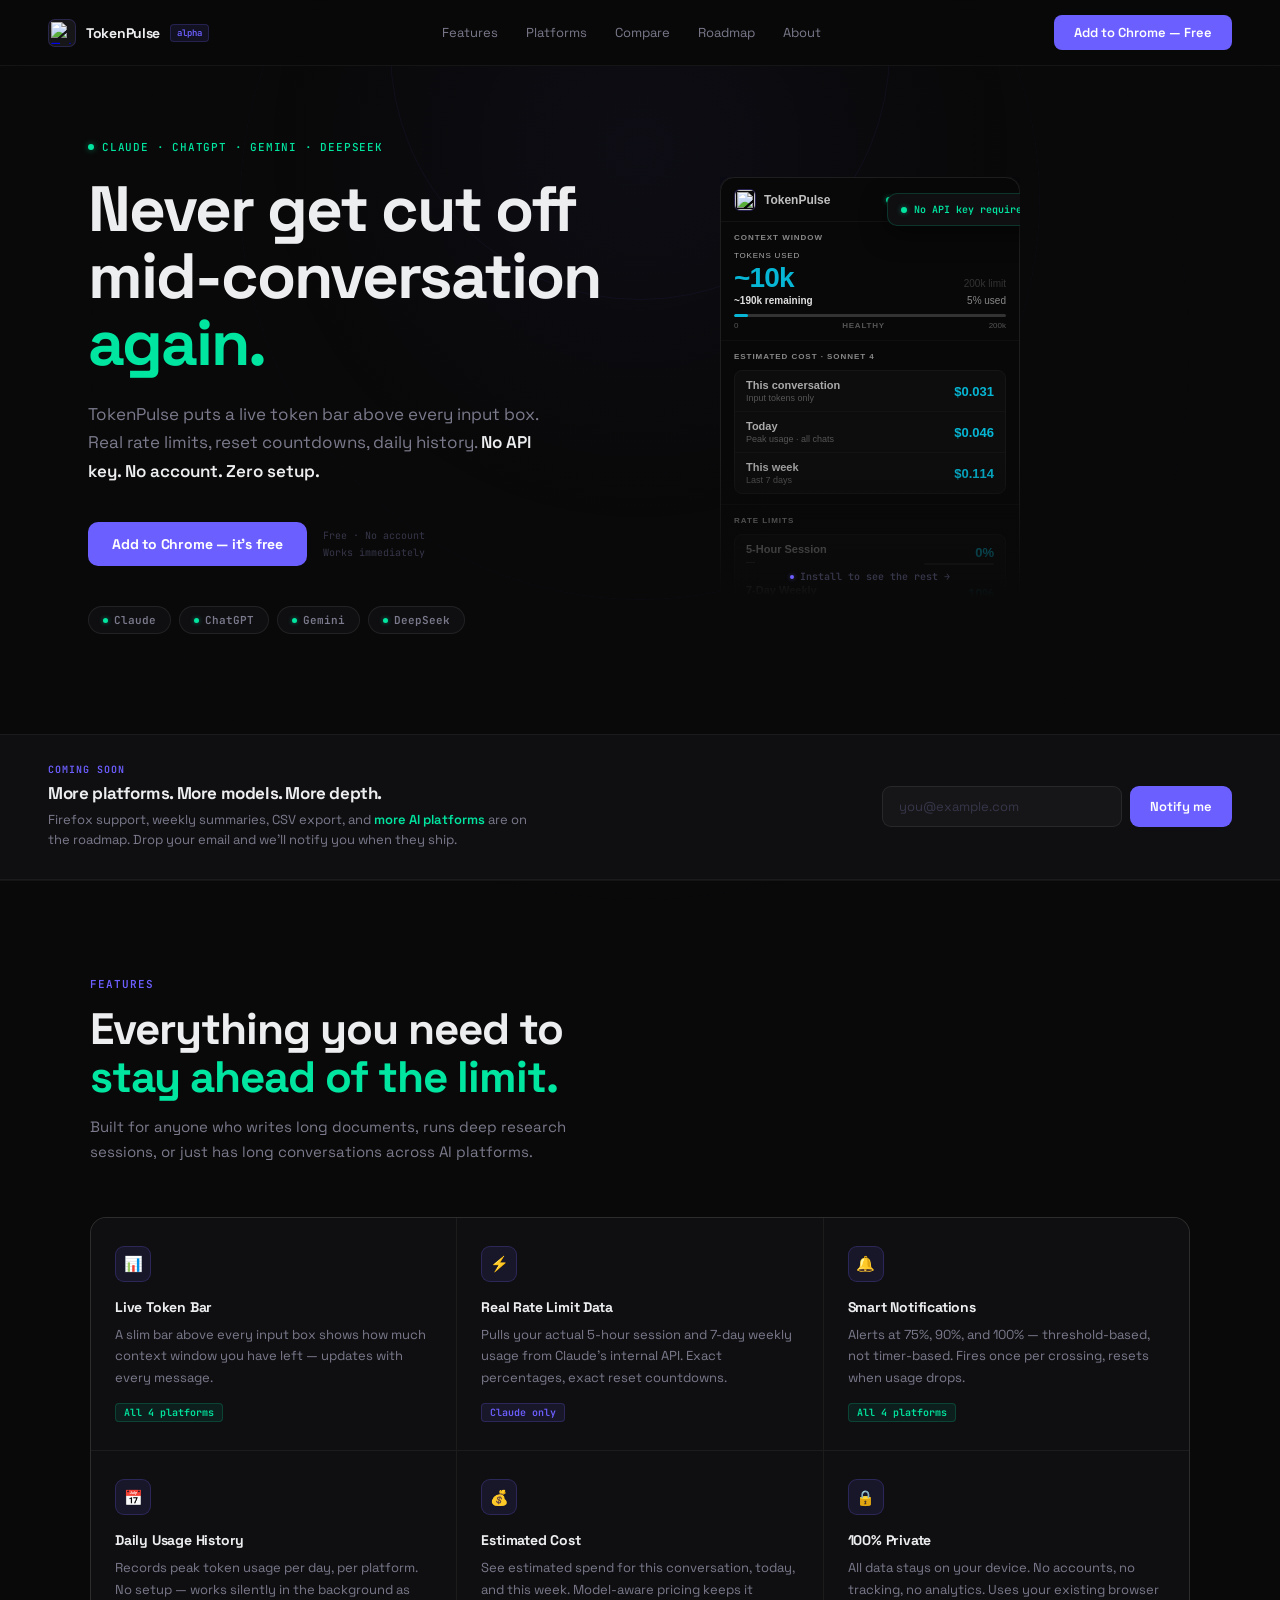
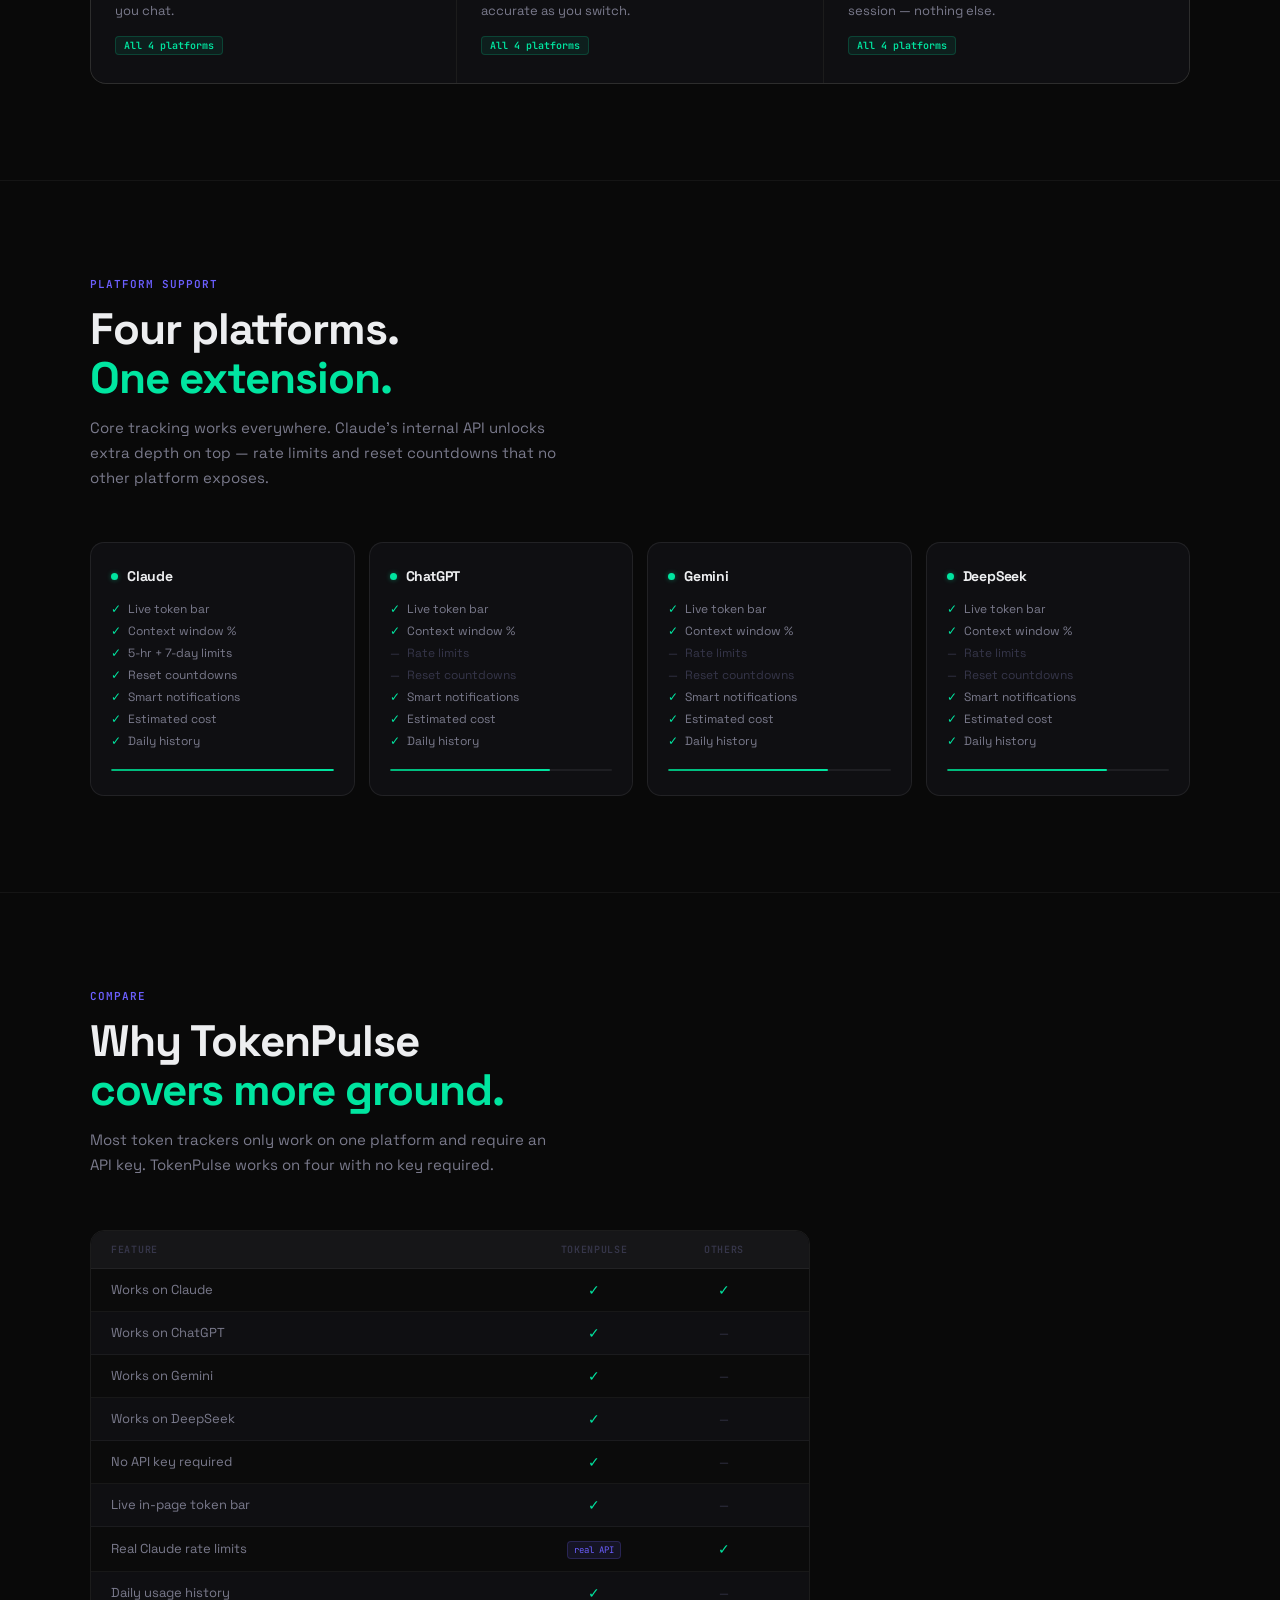
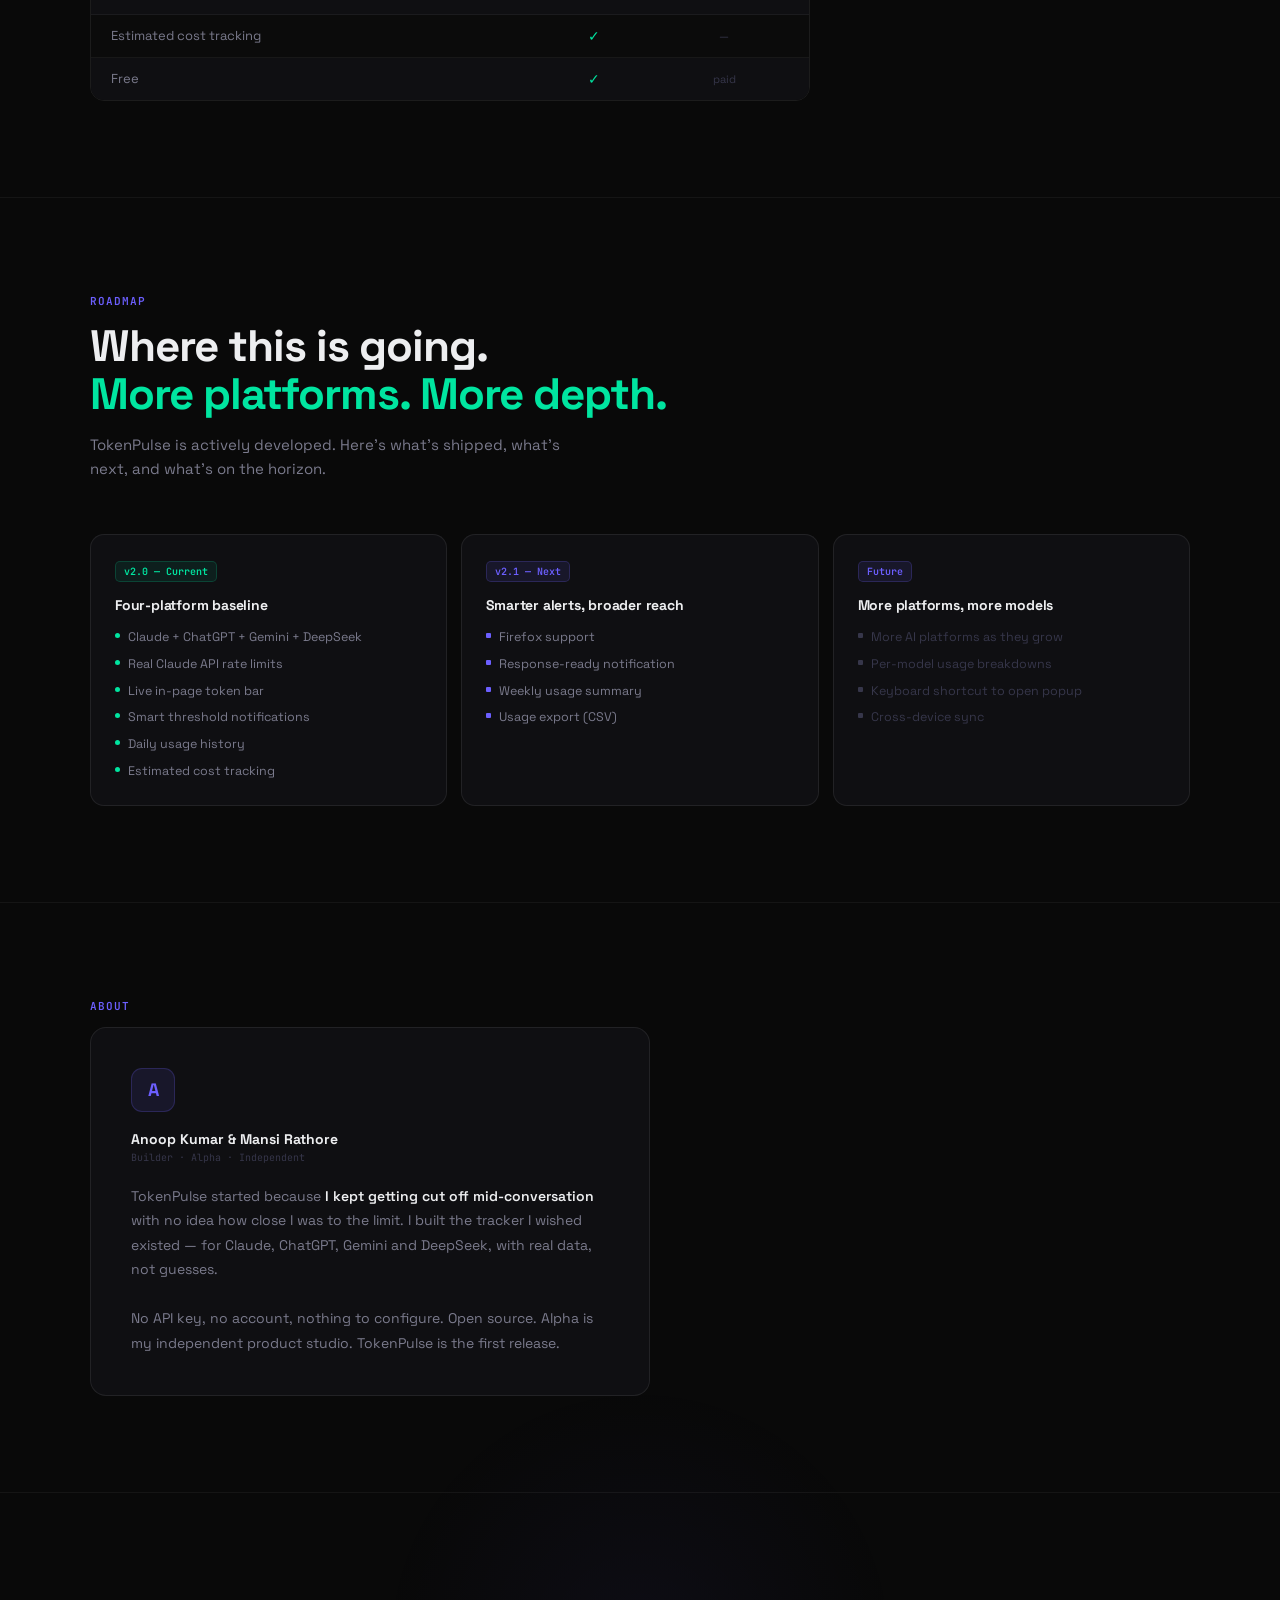
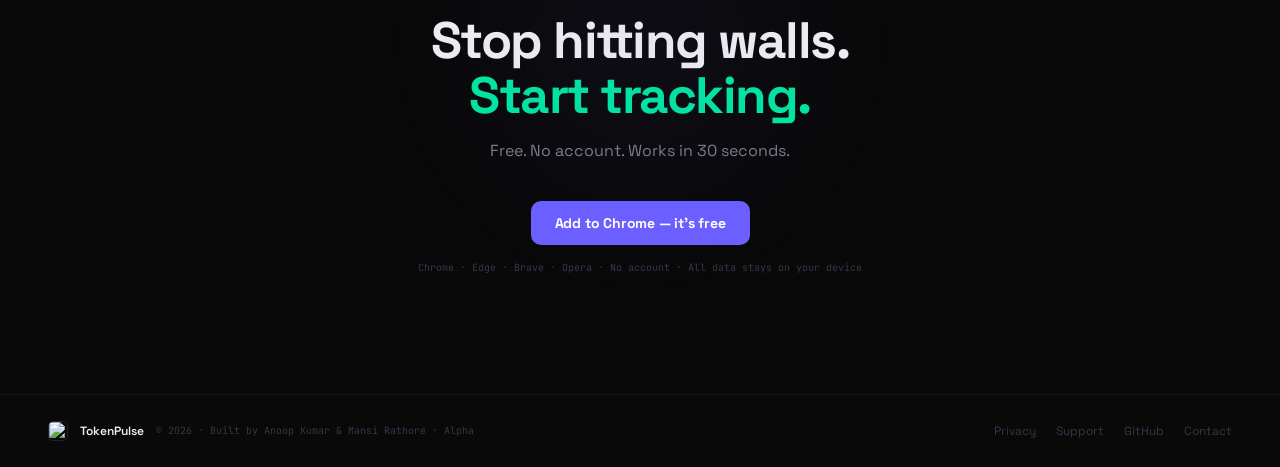
==== commit 0736daa2: "Fixed the website" ====
--- a/index.html
+++ b/index.html
@@ -46,10 +46,13 @@
   width: 900px; height: 900px; border-radius: 50%;
   background: radial-gradient(circle, rgba(108,95,255,0.05) 0%, transparent 60%);
 }
-.amb-ring { position: absolute; border-radius: 50%; top: -200px; left: 50%; transform: translateX(-50%); border: 1px solid rgba(108,95,255,0.06); }
+.amb-ring {
+  position: absolute; border-radius: 50%; top: -200px; left: 50%;
+  transform: translateX(-50%); border: 1px solid rgba(108,95,255,0.06);
+}
 .ar1 { width: 500px;  height: 500px; }
-.ar2 { width: 800px;  height: 800px; border-color: rgba(108,95,255,0.035); }
-.ar3 { width: 1100px; height: 1100px; border-color: rgba(108,95,255,0.02); }
+.ar2 { width: 800px;  height: 800px; border-color: rgba(108,95,255,0.03); }
+.ar3 { width: 1100px; height: 1100px; border-color: rgba(108,95,255,0.018); }
 
 /* ── NAV ── */
 nav {
@@ -60,14 +63,28 @@
   border-bottom: 1px solid var(--b);
 }
 .nb { display: flex; align-items: center; gap: 10px; text-decoration: none; }
-.nb-logo { width: 28px; height: 28px; border-radius: 7px; background: var(--s2); border: 1px solid var(--ab); overflow: hidden; display: flex; align-items: center; justify-content: center; }
+.nb-logo {
+  width: 28px; height: 28px; border-radius: 7px;
+  background: var(--s2); border: 1px solid var(--ab);
+  overflow: hidden; display: flex; align-items: center; justify-content: center;
+}
 .nb-logo img { width: 22px; height: 22px; display: block; }
 .nb-name { font-size: 14px; font-weight: 700; color: var(--t); letter-spacing: -0.3px; }
-.nb-tag { font-family: 'JetBrains Mono', monospace; font-size: 9px; font-weight: 600; color: var(--acc); background: var(--ad); border: 1px solid var(--ab); padding: 2px 6px; border-radius: 4px; }
+.nb-tag {
+  font-family: 'JetBrains Mono', monospace;
+  font-size: 9px; font-weight: 600; color: var(--acc);
+  background: var(--ad); border: 1px solid var(--ab);
+  padding: 2px 6px; border-radius: 4px;
+}
 .nl { display: flex; gap: 28px; }
 .nl a { font-size: 13px; color: var(--t2); text-decoration: none; transition: color 0.15s; }
 .nl a:hover { color: var(--t); }
-.n-cta { background: var(--acc); color: #fff; padding: 9px 20px; border-radius: 8px; font-size: 13px; font-weight: 600; text-decoration: none; transition: all 0.15s ease; }
+.n-cta {
+  background: var(--acc); color: #fff;
+  padding: 9px 20px; border-radius: 8px;
+  font-size: 13px; font-weight: 600; text-decoration: none;
+  transition: all 0.15s ease;
+}
 .n-cta:hover { background: #7D71FF; transform: translateY(-1px); }
 
 /* ── HERO ── */
@@ -75,72 +92,117 @@
   position: relative; z-index: 1;
   max-width: 1200px; margin: 0 auto;
   display: flex; align-items: center;
-  padding: 130px 48px 90px;
-  gap: 80px; min-height: 100vh;
+  gap: 72px; padding: 140px 48px 100px;
 }
 .hl { flex: 1; max-width: 560px; }
+
 .h-eye { display: flex; align-items: center; gap: 8px; margin-bottom: 22px; }
-.h-eye-dot { width: 6px; height: 6px; border-radius: 50%; background: var(--live); box-shadow: 0 0 6px rgba(0,229,160,0.5); animation: blink 2s ease-in-out infinite; }
+.h-eye-dot {
+  width: 6px; height: 6px; border-radius: 50%;
+  background: var(--live); box-shadow: 0 0 6px rgba(0,229,160,0.5);
+  animation: blink 2s ease-in-out infinite;
+}
 @keyframes blink { 0%,100%{opacity:1;} 50%{opacity:0.3;} }
-.h-eye-txt { font-family: 'JetBrains Mono', monospace; font-size: 11px; font-weight: 500; color: var(--live); letter-spacing: 0.8px; text-transform: uppercase; }
-.h1 { font-size: clamp(40px, 5vw, 64px); font-weight: 700; line-height: 1.05; letter-spacing: -2px; color: var(--t); margin-bottom: 22px; }
+.h-eye-txt {
+  font-family: 'JetBrains Mono', monospace;
+  font-size: 11px; font-weight: 500; color: var(--live);
+  letter-spacing: 0.8px; text-transform: uppercase;
+}
+
+.h1 {
+  font-size: clamp(40px, 5vw, 64px);
+  font-weight: 700; line-height: 1.05;
+  letter-spacing: -2px; margin-bottom: 22px;
+}
 .h1 em { font-style: normal; color: var(--live); }
-.h-sub { font-size: 17px; color: var(--t2); line-height: 1.7; margin-bottom: 36px; max-width: 460px; }
+
+.h-sub {
+  font-size: 17px; color: var(--t2); line-height: 1.7;
+  margin-bottom: 36px; max-width: 460px;
+}
 .h-sub strong { color: var(--t); font-weight: 600; }
+
 .h-cta-row { display: flex; align-items: center; gap: 16px; margin-bottom: 40px; }
-.btn-main { display: inline-flex; align-items: center; gap: 8px; background: var(--acc); color: #fff; padding: 13px 24px; border-radius: 10px; font-size: 14px; font-weight: 700; text-decoration: none; transition: all 0.15s ease; letter-spacing: -0.2px; border: none; cursor: pointer; font-family: inherit; }
+.btn-main {
+  display: inline-flex; align-items: center; gap: 8px;
+  background: var(--acc); color: #fff;
+  padding: 13px 24px; border-radius: 10px;
+  font-size: 14px; font-weight: 700; text-decoration: none;
+  transition: all 0.15s ease; letter-spacing: -0.2px;
+  border: none; cursor: pointer;
+}
 .btn-main:hover { background: #7D71FF; transform: translateY(-1px); }
-.h-cta-note { font-family: 'JetBrains Mono', monospace; font-size: 10px; color: var(--t3); line-height: 1.7; }
+.h-cta-note {
+  font-family: 'JetBrains Mono', monospace;
+  font-size: 10px; color: var(--t3); line-height: 1.7;
+}
+
 .h-plats { display: flex; flex-wrap: wrap; gap: 8px; }
-.h-plat { display: flex; align-items: center; gap: 6px; background: var(--s1); border: 1px solid var(--bm); border-radius: 20px; padding: 6px 14px; font-family: 'JetBrains Mono', monospace; font-size: 11px; font-weight: 600; color: var(--t2); }
+.h-plat {
+  display: flex; align-items: center; gap: 6px;
+  background: var(--s1); border: 1px solid var(--bm);
+  border-radius: 20px; padding: 6px 14px;
+  font-family: 'JetBrains Mono', monospace;
+  font-size: 11px; font-weight: 600; color: var(--t2);
+}
 .h-plat-dot { width: 5px; height: 5px; border-radius: 50%; background: var(--live); box-shadow: 0 0 4px rgba(0,229,160,0.5); }
 
-/* ── POPUP MOCKUP — PEEK + HOVER REVEAL ── */
-.hr { flex-shrink: 0; position: relative; }
-
-/* Container clips the bottom so only top portion shows at rest */
-.popup-clip {
-  width: 300px;
-  height: 280px; /* shows roughly top 60% at rest */
+/* ── POPUP HOVER-CARD MOCKUP ── */
+.hr {
+  flex-shrink: 0;
+  position: relative;
+  /* Clip so popup appears cut off at bottom — creates curiosity */
+  height: 420px;
   overflow: hidden;
-  position: relative;
-  border-radius: 14px;
-  transition: height 0.5s cubic-bezier(0.22,1,0.36,1);
-  cursor: pointer;
-}
-.hr:hover .popup-clip { height: 560px; } /* full height on hover */
-
-/* Fade mask at bottom when peeking */
-.popup-mask {
-  position: absolute; bottom: 0; left: 0; right: 0; height: 80px;
+}
+.hr::after {
+  /* fade-out gradient at bottom, teasing more content below */
+  content: '';
+  position: absolute; bottom: 0; left: 0; right: 0;
+  height: 140px;
   background: linear-gradient(to bottom, transparent, #090909);
   pointer-events: none; z-index: 2;
-  transition: opacity 0.4s ease;
-}
-.hr:hover .popup-mask { opacity: 0; }
-
-/* Hover hint label */
-.popup-hint {
-  position: absolute; bottom: 10px; left: 50%; transform: translateX(-50%);
+}
+.hr-hint {
+  position: absolute; bottom: 14px; left: 50%; transform: translateX(-50%);
+  z-index: 3;
   font-family: 'JetBrains Mono', monospace;
-  font-size: 10px; font-weight: 600; color: var(--acc);
-  background: var(--ad); border: 1px solid var(--ab);
-  padding: 4px 12px; border-radius: 20px; white-space: nowrap;
-  z-index: 3; pointer-events: none;
-  transition: opacity 0.3s ease;
-}
-.hr:hover .popup-hint { opacity: 0; }
-
-/* Actual popup card */
+  font-size: 10px; font-weight: 600; color: var(--t3);
+  display: flex; align-items: center; gap: 6px;
+  white-space: nowrap;
+}
+.hr-hint::before {
+  content: '';
+  display: block; width: 4px; height: 4px; border-radius: 50%;
+  background: var(--acc); box-shadow: 0 0 4px rgba(108,95,255,0.5);
+}
+
 .popup {
   width: 300px;
   background: #080808;
-  border: 1px solid #1a1a1a;
+  border: 1px solid #1e1e1e;
   border-radius: 14px; overflow: hidden;
-  box-shadow: 0 40px 100px rgba(0,0,0,0.75), 0 0 0 1px rgba(255,255,255,0.03);
+  box-shadow:
+    0 0 0 1px rgba(255,255,255,0.03),
+    0 20px 60px rgba(0,0,0,0.7),
+    0 0 40px rgba(108,95,255,0.06);
   font-family: -apple-system, BlinkMacSystemFont, 'Segoe UI', sans-serif;
-}
-.p-hd { display: flex; align-items: center; justify-content: space-between; padding: 11px 13px 10px; border-bottom: 1px solid #131313; }
+  /* subtle hover lift */
+  transition: transform 0.3s ease, box-shadow 0.3s ease;
+}
+.popup:hover {
+  transform: translateY(-4px);
+  box-shadow:
+    0 0 0 1px rgba(108,95,255,0.15),
+    0 32px 80px rgba(0,0,0,0.8),
+    0 0 60px rgba(108,95,255,0.1);
+}
+
+/* popup internals */
+.p-hd {
+  display: flex; align-items: center; justify-content: space-between;
+  padding: 11px 13px 10px; border-bottom: 1px solid #131313;
+}
 .p-hdl { display: flex; align-items: center; gap: 8px; }
 .p-logo { width: 22px; height: 22px; border-radius: 6px; overflow: hidden; border: 1px solid rgba(108,95,255,0.3); }
 .p-logo img { width: 100%; height: 100%; display: block; }
@@ -176,23 +238,23 @@
 .p-rl-pct { font-size: 13px; font-weight: 800; }
 .p-mini { width: 70px; height: 2px; background: #2a2a2a; border-radius: 1px; overflow: hidden; }
 .p-mini-f { height: 100%; border-radius: 1px; }
-
 .p-ft { display: flex; align-items: center; justify-content: space-between; padding: 9px 13px; }
 .p-ft-meta { display: flex; align-items: center; gap: 4px; }
 .p-ft-ml { font-size: 9px; color: #4a9ba5; background: none; border: none; cursor: pointer; padding: 0; }
 .p-ft-dot { font-size: 9px; color: #222; }
 .p-nc { font-size: 9px; font-weight: 700; padding: 5px 12px; border-radius: 6px; background: rgba(34,197,94,0.08); color: #06b6d4; border: 1px solid rgba(34,197,94,0.2); }
 
+/* float badge top-right of popup */
 .p-float {
-  position: absolute; bottom: -14px; right: -18px;
+  position: absolute; top: 16px; right: -22px;
   background: var(--s1); border: 1px solid var(--lb);
   border-radius: 10px; padding: 9px 13px;
   display: flex; align-items: center; gap: 7px;
   box-shadow: 0 8px 24px rgba(0,0,0,0.5);
-  z-index: 4;
+  z-index: 1;
 }
 .pf-dot { width: 6px; height: 6px; border-radius: 50%; background: var(--live); box-shadow: 0 0 5px rgba(0,229,160,0.5); animation: blink 2s infinite; }
-.pf-txt { font-family: 'JetBrains Mono', monospace; font-size: 10px; font-weight: 600; color: var(--live); }
+.pf-txt { font-family: 'JetBrains Mono', monospace; font-size: 10px; font-weight: 600; color: var(--live); white-space: nowrap; }
 
 /* ── NOTIFY STRIP ── */
 .notify-strip {
@@ -200,50 +262,89 @@
   border-top: 1px solid var(--b); border-bottom: 1px solid var(--b);
   background: var(--s1);
   padding: 28px 48px;
-  display: flex; align-items: center; justify-content: space-between;
-  gap: 24px; flex-wrap: wrap;
+  display: flex; align-items: center; justify-content: space-between; gap: 32px;
+  flex-wrap: wrap;
 }
 .ns-left { max-width: 480px; }
-.ns-eye { font-family: 'JetBrains Mono', monospace; font-size: 10px; font-weight: 600; letter-spacing: 0.8px; text-transform: uppercase; color: var(--acc); margin-bottom: 6px; }
-.ns-h { font-size: 18px; font-weight: 700; color: var(--t); letter-spacing: -0.3px; margin-bottom: 6px; }
+.ns-eyebrow {
+  font-family: 'JetBrains Mono', monospace;
+  font-size: 10px; font-weight: 600; letter-spacing: 1px;
+  text-transform: uppercase; color: var(--acc); margin-bottom: 6px;
+}
+.ns-title { font-size: 17px; font-weight: 700; color: var(--t); letter-spacing: -0.4px; margin-bottom: 6px; }
 .ns-sub { font-size: 13px; color: var(--t2); line-height: 1.55; }
-.ns-form { display: flex; gap: 8px; flex-shrink: 0; }
+.ns-sub span { color: var(--live); font-weight: 600; }
+.ns-right { flex-shrink: 0; }
+.ns-form { display: flex; gap: 8px; }
 .ns-input {
   padding: 11px 16px; border-radius: 9px;
   background: var(--s2); color: var(--t);
-  border: 1px solid var(--bm); font-size: 13px;
-  font-family: 'Space Grotesk', sans-serif;
-  outline: none; width: 240px;
-  transition: border-color 0.15s;
+  border: 1px solid var(--bm); outline: none;
+  font-size: 13px; font-family: 'Space Grotesk', sans-serif;
+  transition: border-color 0.15s; width: 240px;
 }
 .ns-input::placeholder { color: var(--t3); }
 .ns-input:focus { border-color: var(--ab); }
-.ns-btn { padding: 11px 20px; border-radius: 9px; background: var(--acc); color: #fff; border: none; font-size: 13px; font-weight: 600; cursor: pointer; font-family: 'Space Grotesk', sans-serif; transition: all 0.15s; white-space: nowrap; }
-.ns-btn:hover { background: #7D71FF; }
-.ns-success { font-family: 'JetBrains Mono', monospace; font-size: 12px; color: var(--live); display: none; align-items: center; gap: 7px; padding: 11px 0; }
-.ns-success::before { content: ''; width: 7px; height: 7px; border-radius: 50%; background: var(--live); box-shadow: 0 0 6px rgba(0,229,160,0.5); flex-shrink: 0; }
-
-/* ── SHARED SECTION ── */
+.ns-btn {
+  padding: 11px 20px; border-radius: 9px;
+  background: var(--acc); color: #fff; border: none;
+  font-size: 13px; font-weight: 600; cursor: pointer;
+  font-family: 'Space Grotesk', sans-serif;
+  transition: all 0.15s ease; white-space: nowrap;
+}
+.ns-btn:hover { background: #7D71FF; transform: translateY(-1px); }
+.ns-success {
+  display: none;
+  font-family: 'JetBrains Mono', monospace;
+  font-size: 12px; color: var(--live);
+  padding: 11px 0;
+}
+
+/* ── SHARED SECTION STYLES ── */
 .wrap { max-width: 1100px; margin: 0 auto; }
 .sec { position: relative; z-index: 1; padding: 96px 48px; border-top: 1px solid var(--b); }
-.eyebrow { font-family: 'JetBrains Mono', monospace; font-size: 11px; font-weight: 600; letter-spacing: 1px; text-transform: uppercase; color: var(--acc); margin-bottom: 14px; }
-.sh2 { font-size: clamp(28px, 3.5vw, 44px); font-weight: 700; line-height: 1.1; letter-spacing: -1px; color: var(--t); margin-bottom: 14px; }
+.eyebrow {
+  font-family: 'JetBrains Mono', monospace;
+  font-size: 11px; font-weight: 600; letter-spacing: 1px;
+  text-transform: uppercase; color: var(--acc); margin-bottom: 14px;
+}
+.sh2 {
+  font-size: clamp(28px, 3.5vw, 44px); font-weight: 700;
+  line-height: 1.1; letter-spacing: -1px; margin-bottom: 14px;
+}
 .sh2 em { font-style: normal; color: var(--live); }
 .ssub { font-size: 15px; color: var(--t2); line-height: 1.65; max-width: 480px; margin-bottom: 52px; }
 
 /* ── FEATURES ── */
-.feat-grid { display: grid; grid-template-columns: repeat(3,1fr); gap: 1px; background: var(--bm); border-radius: 16px; overflow: hidden; border: 1px solid var(--bm); }
+.feat-grid {
+  display: grid; grid-template-columns: repeat(3,1fr);
+  gap: 1px; background: var(--bm);
+  border-radius: 16px; overflow: hidden; border: 1px solid var(--bm);
+}
 .fc { background: var(--s1); padding: 28px 24px; transition: background 0.2s; }
 .fc:hover { background: var(--s2); }
-.fc-icon { width: 36px; height: 36px; border-radius: 9px; background: var(--ad); border: 1px solid var(--ab); display: flex; align-items: center; justify-content: center; font-size: 15px; margin-bottom: 16px; }
+.fc-icon {
+  width: 36px; height: 36px; border-radius: 9px;
+  background: var(--ad); border: 1px solid var(--ab);
+  display: flex; align-items: center; justify-content: center;
+  font-size: 15px; margin-bottom: 16px;
+}
 .fc-title { font-size: 14px; font-weight: 700; color: var(--t); margin-bottom: 8px; letter-spacing: -0.2px; }
 .fc-body { font-size: 13px; color: var(--t2); line-height: 1.65; margin-bottom: 12px; }
-.fc-tag { font-family: 'JetBrains Mono', monospace; font-size: 10px; font-weight: 600; display: inline-block; padding: 2px 8px; border-radius: 4px; background: var(--ld); color: var(--live); border: 1px solid var(--lb); }
-.fc-tag.claude { background: var(--ad); color: var(--acc); border-color: var(--ab); }
+.fc-tag {
+  font-family: 'JetBrains Mono', monospace; font-size: 10px; font-weight: 600;
+  display: inline-block; padding: 2px 8px; border-radius: 4px;
+  background: var(--ld); color: var(--live); border: 1px solid var(--lb);
+}
+.fc-tag.c { background: var(--ad); color: var(--acc); border-color: var(--ab); }
 
 /* ── PLATFORMS ── */
 .plat-grid { display: grid; grid-template-columns: repeat(4,1fr); gap: 14px; }
-.plat-card { background: var(--s1); border: 1px solid var(--bm); border-radius: 14px; padding: 24px 20px; display: flex; flex-direction: column; gap: 16px; }
+.plat-card {
+  background: var(--s1); border: 1px solid var(--bm);
+  border-radius: 14px; padding: 24px 20px;
+  display: flex; flex-direction: column; gap: 16px;
+}
 .plat-hd { display: flex; align-items: center; gap: 9px; }
 .plat-dot { width: 7px; height: 7px; border-radius: 50%; background: var(--live); box-shadow: 0 0 5px rgba(0,229,160,0.4); flex-shrink: 0; }
 .plat-name { font-size: 14px; font-weight: 700; color: var(--t); letter-spacing: -0.2px; }
@@ -258,7 +359,10 @@
 /* ── COMPARE ── */
 .cmp-tbl { max-width: 720px; border: 1px solid var(--bm); border-radius: 14px; overflow: hidden; }
 .cmp-head { display: grid; grid-template-columns: 1fr 130px 130px; padding: 12px 20px; background: var(--s2); border-bottom: 1px solid var(--b); }
-.cmp-head span { font-family: 'JetBrains Mono', monospace; font-size: 10px; font-weight: 600; color: var(--t3); text-transform: uppercase; letter-spacing: 0.7px; text-align: center; }
+.cmp-head span {
+  font-family: 'JetBrains Mono', monospace; font-size: 10px; font-weight: 600;
+  color: var(--t3); text-transform: uppercase; letter-spacing: 0.7px; text-align: center;
+}
 .cmp-head span:first-child { text-align: left; }
 .cmp-r { display: grid; grid-template-columns: 1fr 130px 130px; padding: 12px 20px; border-bottom: 1px solid var(--b); align-items: center; background: var(--s1); }
 .cmp-r:last-child { border-bottom: none; }
@@ -272,15 +376,19 @@
 /* ── ROADMAP ── */
 .road-grid { display: grid; grid-template-columns: repeat(3,1fr); gap: 14px; }
 .road-card { background: var(--s1); border: 1px solid var(--bm); border-radius: 14px; padding: 24px; }
-.road-ver { font-family: 'JetBrains Mono', monospace; font-size: 10px; font-weight: 600; color: var(--acc); background: var(--ad); border: 1px solid var(--ab); display: inline-block; padding: 3px 8px; border-radius: 5px; margin-bottom: 14px; }
+.road-ver {
+  font-family: 'JetBrains Mono', monospace; font-size: 10px; font-weight: 600;
+  color: var(--acc); background: var(--ad); border: 1px solid var(--ab);
+  display: inline-block; padding: 3px 8px; border-radius: 5px; margin-bottom: 14px;
+}
 .road-ver.current { color: var(--live); background: var(--ld); border-color: var(--lb); }
 .road-title { font-size: 14px; font-weight: 700; color: var(--t); margin-bottom: 14px; letter-spacing: -0.2px; }
-.road-items { display: flex; flex-direction: column; gap: 7px; }
+.road-items { display: flex; flex-direction: column; gap: 8px; }
 .road-item { display: flex; align-items: flex-start; gap: 8px; font-size: 12.5px; color: var(--t2); line-height: 1.5; }
-.road-dot { width: 5px; height: 5px; border-radius: 50%; background: var(--live); flex-shrink: 0; margin-top: 5px; }
-.road-sq  { width: 5px; height: 5px; border-radius: 1px; background: var(--acc); flex-shrink: 0; margin-top: 5px; }
-.road-dim { color: var(--t3); }
-.road-dim .road-sq { background: var(--t3); }
+.ri-dot { width: 5px; height: 5px; border-radius: 50%; background: var(--live); flex-shrink: 0; margin-top: 5px; }
+.ri-sq { width: 5px; height: 5px; border-radius: 1px; background: var(--acc); flex-shrink: 0; margin-top: 5px; }
+.ri-dim { color: var(--t3); }
+.ri-dim .ri-sq { background: var(--t3); }
 
 /* ── ABOUT ── */
 .about-card { max-width: 560px; background: var(--s1); border: 1px solid var(--bm); border-radius: 16px; padding: 40px; }
@@ -299,7 +407,11 @@
 .cta-meta { font-family: 'JetBrains Mono', monospace; font-size: 10px; color: var(--t3); margin-top: 16px; }
 
 /* ── FOOTER ── */
-footer { position: relative; z-index: 1; border-top: 1px solid var(--b); padding: 26px 48px; display: flex; align-items: center; justify-content: space-between; flex-wrap: wrap; gap: 12px; }
+footer {
+  position: relative; z-index: 1;
+  border-top: 1px solid var(--b); padding: 26px 48px;
+  display: flex; align-items: center; justify-content: space-between; flex-wrap: wrap; gap: 12px;
+}
 .f-left { display: flex; align-items: center; gap: 12px; }
 .f-logo { width: 20px; height: 20px; border-radius: 5px; overflow: hidden; border: 1px solid var(--ab); }
 .f-logo img { width: 100%; height: 100%; display: block; }
@@ -313,22 +425,24 @@
 @media (max-width: 960px) {
   nav { padding: 14px 20px; }
   .nl { display: none; }
-  .hero-wrap { flex-direction: column; padding: 100px 20px 60px; gap: 48px; align-items: flex-start; }
-  .notify-strip { padding: 24px 20px; flex-direction: column; align-items: flex-start; }
-  .ns-form { width: 100%; }
-  .ns-input { flex: 1; width: auto; }
+  .hero-wrap { flex-direction: column; padding: 110px 20px 60px; gap: 48px; }
+  .hr { width: 100%; display: flex; justify-content: center; }
+  .notify-strip { padding: 24px 20px; flex-direction: column; gap: 20px; }
+  .ns-input { width: 200px; }
   .sec { padding: 64px 20px; }
   .feat-grid { grid-template-columns: 1fr 1fr; }
   .plat-grid { grid-template-columns: 1fr 1fr; }
   .road-grid { grid-template-columns: 1fr; }
+  .cta-sec { padding: 80px 20px; }
   footer { padding: 20px; flex-direction: column; align-items: flex-start; }
 }
 @media (max-width: 600px) {
   .feat-grid { grid-template-columns: 1fr; }
   .plat-grid { grid-template-columns: 1fr; }
-  .popup-clip { width: 260px; }
-  .popup { width: 260px; }
-  .cta-sec { padding: 80px 20px; }
+  .popup { width: 268px; }
+  .p-float { right: -10px; }
+  .ns-form { flex-direction: column; }
+  .ns-input { width: 100%; }
 }
 </style>
 </head>
@@ -344,7 +458,9 @@
 <!-- NAV -->
 <nav>
   <a class="nb" href="#">
-    <div class="nb-logo"><img src="https://raw.githubusercontent.com/anu-ship-it/TokenPulse/main/icons/icon48.png" alt="TokenPulse"></div>
+    <div class="nb-logo">
+      <img src="https://raw.githubusercontent.com/anu-ship-it/TokenPulse/main/icons/icon48.png" alt="TokenPulse">
+    </div>
     <span class="nb-name">TokenPulse</span>
     <span class="nb-tag">alpha</span>
   </a>
@@ -386,112 +502,122 @@
     </div>
   </div>
 
-  <!-- POPUP — peek at rest, full reveal on hover -->
+  <!-- POPUP — clipped hover card -->
   <div class="hr">
-    <div class="popup-clip">
-      <div class="popup-mask"></div>
-      <div class="popup-hint">Hover to explore ↓</div>
-      <div class="popup">
-        <div class="p-hd">
-          <div class="p-hdl">
-            <div class="p-logo"><img src="https://raw.githubusercontent.com/anu-ship-it/TokenPulse/main/icons/icon48.png" alt=""></div>
-            <span class="p-appname">TokenPulse</span>
-          </div>
-          <div class="p-hdr">
-            <div class="p-dot"></div>
-            <div class="p-badge">Claude</div>
-            <div class="p-icons">
-              <span class="p-ic">💡</span>
-              <span class="p-ic">↻</span>
-              <span class="p-ic">⚙</span>
-            </div>
-          </div>
-        </div>
-        <div class="p-sec">
-          <div class="p-stitle">Context Window</div>
-          <div class="p-ctx-lbl">TOKENS USED</div>
-          <div class="p-ctx-hero">
-            <span class="p-ctx-val">~10k</span>
-            <span class="p-ctx-lim">200k limit</span>
-          </div>
-          <div class="p-ctx-meta">
-            <span class="rem">~190k remaining</span>
-            <span>5% used</span>
-          </div>
-          <div class="p-bar"><div class="p-bar-fill" style="width:5%;background:#06b6d4"></div></div>
-          <div class="p-bar-ft">
-            <span>0</span>
-            <span class="p-bar-status">HEALTHY</span>
-            <span>200k</span>
-          </div>
-        </div>
-        <div class="p-sec">
-          <div class="p-stitle">Estimated Cost · Sonnet 4</div>
-          <div class="p-card">
-            <div class="p-row">
-              <div><div class="p-rn">This conversation</div><div class="p-rs">Input tokens only</div></div>
-              <div class="p-rv">$0.031</div>
-            </div>
-            <div class="p-row">
-              <div><div class="p-rn">Today</div><div class="p-rs">Peak usage · all chats</div></div>
-              <div class="p-rv">$0.046</div>
-            </div>
-            <div class="p-row">
-              <div><div class="p-rn">This week</div><div class="p-rs">Last 7 days</div></div>
-              <div class="p-rv">$0.114</div>
-            </div>
-          </div>
-        </div>
-        <div class="p-sec">
-          <div class="p-stitle">Rate Limits</div>
-          <div class="p-card">
-            <div class="p-row">
-              <div><div class="p-rn">5-Hour Session</div><div class="p-rs">—</div></div>
-              <div class="p-rl-r">
-                <span class="p-rl-pct" style="color:#06b6d4">0%</span>
-                <div class="p-mini"><div class="p-mini-f" style="width:0%;background:#06b6d4"></div></div>
-              </div>
-            </div>
-            <div class="p-row">
-              <div><div class="p-rn">7-Day Weekly</div><div class="p-rs">Resets in 88h 46m</div></div>
-              <div class="p-rl-r">
-                <span class="p-rl-pct" style="color:#06b6d4">10%</span>
-                <div class="p-mini"><div class="p-mini-f" style="width:10%;background:#06b6d4"></div></div>
-              </div>
-            </div>
-          </div>
-        </div>
-        <div class="p-ft">
-          <div class="p-ft-meta">
-            <button class="p-ft-ml">⭐ review</button>
-            <span class="p-ft-dot">·</span>
-            <button class="p-ft-ml">help</button>
-          </div>
-          <button class="p-nc">+ New chat</button>
-        </div>
-      </div>
-    </div>
     <div class="p-float">
       <div class="pf-dot"></div>
       <span class="pf-txt">No API key required</span>
     </div>
+
+    <div class="popup">
+      <div class="p-hd">
+        <div class="p-hdl">
+          <div class="p-logo">
+            <img src="https://raw.githubusercontent.com/anu-ship-it/TokenPulse/main/icons/icon48.png" alt="">
+          </div>
+          <span class="p-appname">TokenPulse</span>
+        </div>
+        <div class="p-hdr">
+          <div class="p-dot"></div>
+          <div class="p-badge">Claude</div>
+          <div class="p-icons">
+            <span class="p-ic">💡</span>
+            <span class="p-ic">↻</span>
+            <span class="p-ic">⚙</span>
+          </div>
+        </div>
+      </div>
+
+      <div class="p-sec">
+        <div class="p-stitle">Context Window</div>
+        <div class="p-ctx-lbl">TOKENS USED</div>
+        <div class="p-ctx-hero">
+          <span class="p-ctx-val">~10k</span>
+          <span class="p-ctx-lim">200k limit</span>
+        </div>
+        <div class="p-ctx-meta">
+          <span class="rem">~190k remaining</span>
+          <span>5% used</span>
+        </div>
+        <div class="p-bar"><div class="p-bar-fill" style="width:5%;background:#06b6d4"></div></div>
+        <div class="p-bar-ft">
+          <span>0</span>
+          <span class="p-bar-status">HEALTHY</span>
+          <span>200k</span>
+        </div>
+      </div>
+
+      <div class="p-sec">
+        <div class="p-stitle">Estimated Cost · Sonnet 4</div>
+        <div class="p-card">
+          <div class="p-row">
+            <div><div class="p-rn">This conversation</div><div class="p-rs">Input tokens only</div></div>
+            <div class="p-rv">$0.031</div>
+          </div>
+          <div class="p-row">
+            <div><div class="p-rn">Today</div><div class="p-rs">Peak usage · all chats</div></div>
+            <div class="p-rv">$0.046</div>
+          </div>
+          <div class="p-row">
+            <div><div class="p-rn">This week</div><div class="p-rs">Last 7 days</div></div>
+            <div class="p-rv">$0.114</div>
+          </div>
+        </div>
+      </div>
+
+      <!-- Rate limits starts here — fades into gradient, creating curiosity -->
+      <div class="p-sec">
+        <div class="p-stitle">Rate Limits</div>
+        <div class="p-card">
+          <div class="p-row">
+            <div><div class="p-rn">5-Hour Session</div><div class="p-rs">—</div></div>
+            <div class="p-rl-r">
+              <span class="p-rl-pct" style="color:#06b6d4">0%</span>
+              <div class="p-mini"><div class="p-mini-f" style="width:0%;background:#06b6d4"></div></div>
+            </div>
+          </div>
+          <div class="p-row">
+            <div><div class="p-rn">7-Day Weekly</div><div class="p-rs">Resets in 88h 46m</div></div>
+            <div class="p-rl-r">
+              <span class="p-rl-pct" style="color:#06b6d4">10%</span>
+              <div class="p-mini"><div class="p-mini-f" style="width:10%;background:#06b6d4"></div></div>
+            </div>
+          </div>
+        </div>
+      </div>
+
+      <div class="p-ft">
+        <div class="p-ft-meta">
+          <button class="p-ft-ml">⭐ review</button>
+          <span class="p-ft-dot">·</span>
+          <button class="p-ft-ml">help</button>
+        </div>
+        <button class="p-nc">+ New chat</button>
+      </div>
+    </div>
+
+    <div class="hr-hint">Install to see the rest →</div>
   </div>
 </div>
 </div>
 
 <!-- NOTIFY STRIP -->
-<div class="notify-strip">
+<div class="notify-strip" id="notify">
   <div class="ns-left">
-    <div class="ns-eye">Coming soon</div>
-    <div class="ns-h">More platforms. More models. More depth.</div>
-    <div class="ns-sub">Firefox support, per-model breakdowns, CSV export, and more AI platforms as they grow. Get notified when they ship.</div>
-  </div>
-  <div>
-    <form class="ns-form" id="notify-form">
-      <input class="ns-input" type="email" id="notify-email" placeholder="your@email.com" required>
-      <button class="ns-btn" type="submit">Notify me</button>
-    </form>
-    <div class="ns-success" id="notify-success">You're on the list — we'll let you know when it ships</div>
+    <div class="ns-eyebrow">Coming soon</div>
+    <div class="ns-title">More platforms. More models. More depth.</div>
+    <div class="ns-sub">
+      Firefox support, weekly summaries, CSV export, and
+      <span>more AI platforms</span> are on the roadmap.
+      Drop your email and we'll notify you when they ship.
+    </div>
+  </div>
+  <div class="ns-right">
+    <div class="ns-form" id="ns-form">
+      <input class="ns-input" type="email" id="ns-email" placeholder="you@example.com">
+      <button class="ns-btn" id="ns-btn">Notify me</button>
+    </div>
+    <div class="ns-success" id="ns-success">✓ You're on the list. We'll let you know when things ship.</div>
   </div>
 </div>
 
@@ -502,12 +628,42 @@
     <h2 class="sh2">Everything you need to<br><em>stay ahead of the limit.</em></h2>
     <p class="ssub">Built for anyone who writes long documents, runs deep research sessions, or just has long conversations across AI platforms.</p>
     <div class="feat-grid">
-      <div class="fc"><div class="fc-icon">📊</div><div class="fc-title">Live Token Bar</div><div class="fc-body">A slim bar above every input box shows how much context you have left — updates with every message.</div><span class="fc-tag">All 4 platforms</span></div>
-      <div class="fc"><div class="fc-icon">⚡</div><div class="fc-title">Real Rate Limit Data</div><div class="fc-body">Pulls your actual 5-hour session and 7-day weekly usage from Claude's internal API. Exact numbers, exact reset times.</div><span class="fc-tag claude">Claude only</span></div>
-      <div class="fc"><div class="fc-icon">🔔</div><div class="fc-title">Smart Notifications</div><div class="fc-body">Alerts at 75%, 90%, and 100% — threshold-based not timer-based. Fires once per crossing, resets when usage drops.</div><span class="fc-tag">All 4 platforms</span></div>
-      <div class="fc"><div class="fc-icon">📅</div><div class="fc-title">Daily Usage History</div><div class="fc-body">Records peak token usage per day, per platform. No setup — works silently in the background as you chat.</div><span class="fc-tag">All 4 platforms</span></div>
-      <div class="fc"><div class="fc-icon">💰</div><div class="fc-title">Estimated Cost</div><div class="fc-body">See estimated spend for this conversation, today, and this week. Model-aware pricing across all supported platforms.</div><span class="fc-tag">All 4 platforms</span></div>
-      <div class="fc"><div class="fc-icon">🔒</div><div class="fc-title">100% Private</div><div class="fc-body">All data stays on your device. No accounts, no tracking, no analytics. Uses your existing browser session — nothing else.</div><span class="fc-tag">All 4 platforms</span></div>
+      <div class="fc">
+        <div class="fc-icon">📊</div>
+        <div class="fc-title">Live Token Bar</div>
+        <div class="fc-body">A slim bar above every input box shows how much context window you have left — updates with every message.</div>
+        <span class="fc-tag">All 4 platforms</span>
+      </div>
+      <div class="fc">
+        <div class="fc-icon">⚡</div>
+        <div class="fc-title">Real Rate Limit Data</div>
+        <div class="fc-body">Pulls your actual 5-hour session and 7-day weekly usage from Claude's internal API. Exact percentages, exact reset countdowns.</div>
+        <span class="fc-tag c">Claude only</span>
+      </div>
+      <div class="fc">
+        <div class="fc-icon">🔔</div>
+        <div class="fc-title">Smart Notifications</div>
+        <div class="fc-body">Alerts at 75%, 90%, and 100% — threshold-based, not timer-based. Fires once per crossing, resets when usage drops.</div>
+        <span class="fc-tag">All 4 platforms</span>
+      </div>
+      <div class="fc">
+        <div class="fc-icon">📅</div>
+        <div class="fc-title">Daily Usage History</div>
+        <div class="fc-body">Records peak token usage per day, per platform. No setup — works silently in the background as you chat.</div>
+        <span class="fc-tag">All 4 platforms</span>
+      </div>
+      <div class="fc">
+        <div class="fc-icon">💰</div>
+        <div class="fc-title">Estimated Cost</div>
+        <div class="fc-body">See estimated spend for this conversation, today, and this week. Model-aware pricing keeps it accurate as you switch.</div>
+        <span class="fc-tag">All 4 platforms</span>
+      </div>
+      <div class="fc">
+        <div class="fc-icon">🔒</div>
+        <div class="fc-title">100% Private</div>
+        <div class="fc-body">All data stays on your device. No accounts, no tracking, no analytics. Uses your existing browser session — nothing else.</div>
+        <span class="fc-tag">All 4 platforms</span>
+      </div>
     </div>
   </div>
 </section>
@@ -517,7 +673,7 @@
   <div class="wrap">
     <div class="eyebrow">Platform support</div>
     <h2 class="sh2">Four platforms.<br><em>One extension.</em></h2>
-    <p class="ssub">Core tracking works everywhere. Claude's internal API unlocks rate limits and countdowns that no other platform exposes.</p>
+    <p class="ssub">Core tracking works everywhere. Claude's internal API unlocks extra depth on top — rate limits and reset countdowns that no other platform exposes.</p>
     <div class="plat-grid">
       <div class="plat-card">
         <div class="plat-hd"><div class="plat-dot"></div><div class="plat-name">Claude</div></div>
@@ -580,7 +736,7 @@
   <div class="wrap">
     <div class="eyebrow">Compare</div>
     <h2 class="sh2">Why TokenPulse<br><em>covers more ground.</em></h2>
-    <p class="ssub">Most token trackers only work on one platform and require an API key. TokenPulse works on four — no key required.</p>
+    <p class="ssub">Most token trackers only work on one platform and require an API key. TokenPulse works on four with no key required.</p>
     <div class="cmp-tbl">
       <div class="cmp-head"><span>Feature</span><span>TokenPulse</span><span>Others</span></div>
       <div class="cmp-r"><div class="cmp-feat">Works on Claude</div><div class="cmp-cell ck">✓</div><div class="cmp-cell ck">✓</div></div>
@@ -602,38 +758,38 @@
   <div class="wrap">
     <div class="eyebrow">Roadmap</div>
     <h2 class="sh2">Where this is going.<br><em>More platforms. More depth.</em></h2>
-    <p class="ssub">Actively developed. Here's what's shipped, what's coming next, and what's on the horizon.</p>
+    <p class="ssub">TokenPulse is actively developed. Here's what's shipped, what's next, and what's on the horizon.</p>
     <div class="road-grid">
       <div class="road-card">
         <div class="road-ver current">v2.0 — Current</div>
         <div class="road-title">Four-platform baseline</div>
         <div class="road-items">
-          <div class="road-item"><div class="road-dot"></div>Claude + ChatGPT + Gemini + DeepSeek</div>
-          <div class="road-item"><div class="road-dot"></div>Real Claude API rate limits</div>
-          <div class="road-item"><div class="road-dot"></div>Live in-page token bar</div>
-          <div class="road-item"><div class="road-dot"></div>Smart threshold notifications</div>
-          <div class="road-item"><div class="road-dot"></div>Daily usage history</div>
-          <div class="road-item"><div class="road-dot"></div>Estimated cost tracking</div>
+          <div class="road-item"><div class="ri-dot"></div>Claude + ChatGPT + Gemini + DeepSeek</div>
+          <div class="road-item"><div class="ri-dot"></div>Real Claude API rate limits</div>
+          <div class="road-item"><div class="ri-dot"></div>Live in-page token bar</div>
+          <div class="road-item"><div class="ri-dot"></div>Smart threshold notifications</div>
+          <div class="road-item"><div class="ri-dot"></div>Daily usage history</div>
+          <div class="road-item"><div class="ri-dot"></div>Estimated cost tracking</div>
         </div>
       </div>
       <div class="road-card">
         <div class="road-ver">v2.1 — Next</div>
         <div class="road-title">Smarter alerts, broader reach</div>
         <div class="road-items">
-          <div class="road-item"><div class="road-sq"></div>Firefox support</div>
-          <div class="road-item"><div class="road-sq"></div>Response-ready notification</div>
-          <div class="road-item"><div class="road-sq"></div>Weekly usage summary</div>
-          <div class="road-item"><div class="road-sq"></div>Per-model breakdowns</div>
+          <div class="road-item"><div class="ri-sq"></div>Firefox support</div>
+          <div class="road-item"><div class="ri-sq"></div>Response-ready notification</div>
+          <div class="road-item"><div class="ri-sq"></div>Weekly usage summary</div>
+          <div class="road-item"><div class="ri-sq"></div>Usage export (CSV)</div>
         </div>
       </div>
       <div class="road-card">
         <div class="road-ver">Future</div>
         <div class="road-title">More platforms, more models</div>
         <div class="road-items">
-          <div class="road-item road-dim"><div class="road-sq"></div>Usage export (CSV)</div>
-          <div class="road-item road-dim"><div class="road-sq"></div>Keyboard shortcut to open popup</div>
-          <div class="road-item road-dim"><div class="road-sq"></div>More AI platforms as they grow</div>
-          <div class="road-item road-dim"><div class="road-sq"></div>Cloud sync across devices</div>
+          <div class="road-item ri-dim"><div class="ri-sq"></div>More AI platforms as they grow</div>
+          <div class="road-item ri-dim"><div class="ri-sq"></div>Per-model usage breakdowns</div>
+          <div class="road-item ri-dim"><div class="ri-sq"></div>Keyboard shortcut to open popup</div>
+          <div class="road-item ri-dim"><div class="ri-sq"></div>Cross-device sync</div>
         </div>
       </div>
     </div>
@@ -670,7 +826,9 @@
 <!-- FOOTER -->
 <footer>
   <div class="f-left">
-    <div class="f-logo"><img src="https://raw.githubusercontent.com/anu-ship-it/TokenPulse/main/icons/icon48.png" alt="TokenPulse"></div>
+    <div class="f-logo">
+      <img src="https://raw.githubusercontent.com/anu-ship-it/TokenPulse/main/icons/icon48.png" alt="TokenPulse">
+    </div>
     <span class="f-name">TokenPulse</span>
     <span class="f-copy">© 2026 · Built by Anoop Kumar & Mansi Rathore · Alpha</span>
   </div>
@@ -683,31 +841,34 @@
 </footer>
 
 <script>
-document.getElementById('notify-form').addEventListener('submit', async function(e) {
-  e.preventDefault();
-  const email = document.getElementById('notify-email').value;
-  const btn = this.querySelector('button');
+document.getElementById('ns-btn').addEventListener('click', async () => {
+  const email = document.getElementById('ns-email').value.trim();
+  if (!email || !email.includes('@')) {
+    document.getElementById('ns-email').style.borderColor = '#EF4444';
+    return;
+  }
+  const btn = document.getElementById('ns-btn');
   btn.textContent = 'Sending...';
   btn.disabled = true;
   try {
     const res = await fetch('https://formspree.io/f/xqeoqzdg', {
       method: 'POST',
       headers: { 'Content-Type': 'application/json', 'Accept': 'application/json' },
-      body: JSON.stringify({ email, source: 'notify_strip' })
+      body: JSON.stringify({ email, type: 'notify', source: 'marketing_site' }),
     });
     if (res.ok) {
-      document.getElementById('notify-form').style.display = 'none';
-      const s = document.getElementById('notify-success');
-      s.style.display = 'flex';
+      document.getElementById('ns-form').style.display = 'none';
+      document.getElementById('ns-success').style.display = 'block';
     } else {
       btn.textContent = 'Notify me';
       btn.disabled = false;
     }
-  } catch(_) {
+  } catch (_) {
     btn.textContent = 'Notify me';
     btn.disabled = false;
   }
 });
 </script>
+
 </body>
 </html>
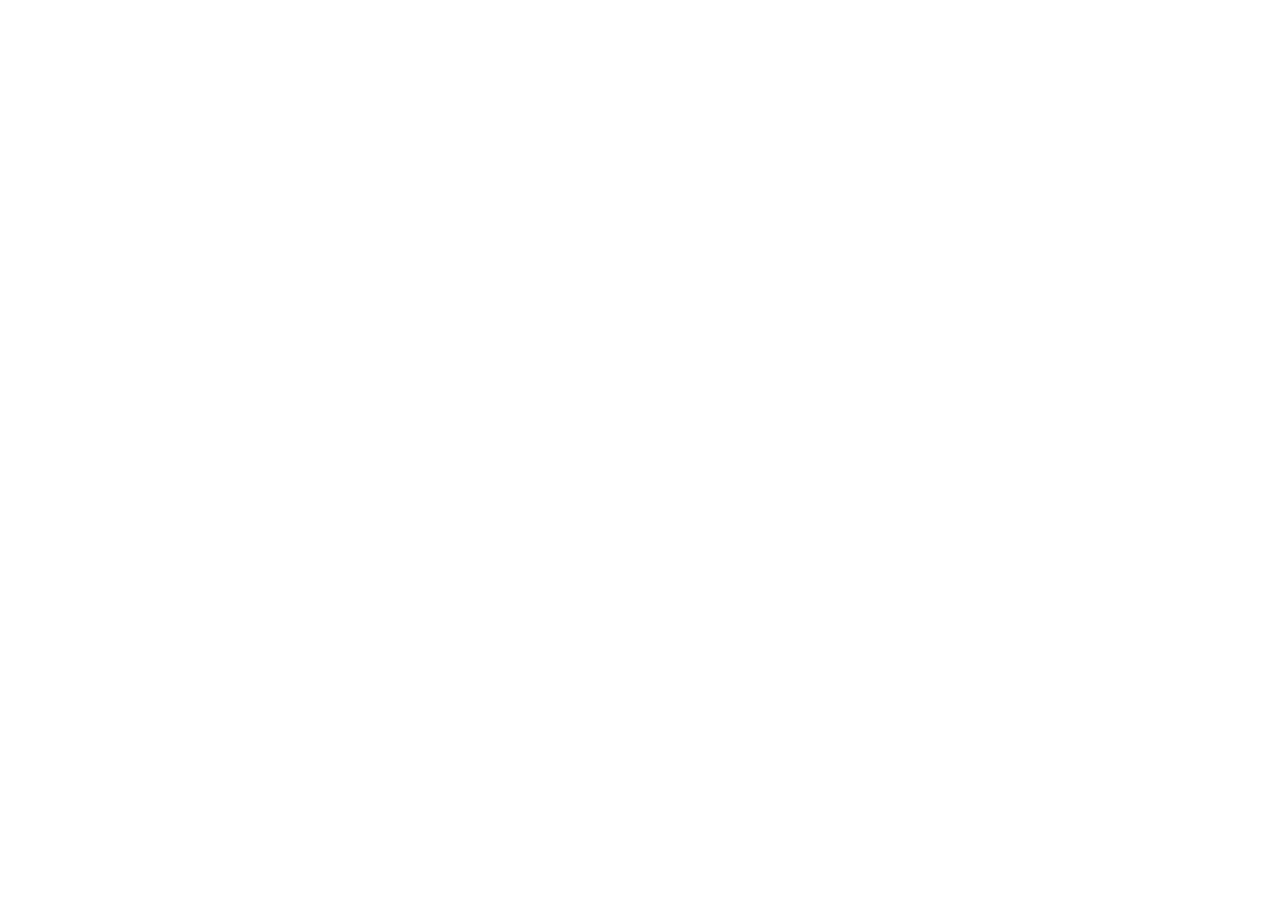
==== commit d1ea5516: "redirect github pages to token-pulse.in" ====
--- a/index.html
+++ b/index.html
@@ -1,874 +1,37 @@
 <!DOCTYPE html>
 <html lang="en">
 <head>
-<meta charset="UTF-8">
-<meta name="viewport" content="width=device-width, initial-scale=1.0">
-<title>TokenPulse — Live Token Tracker for Claude, ChatGPT, Gemini & DeepSeek</title>
-<meta name="description" content="TokenPulse puts a live token bar inside Claude, ChatGPT, Gemini and DeepSeek. Real rate limits, smart notifications, daily history. Free Chrome extension. No API key.">
-<meta property="og:title" content="TokenPulse — Live Token & Rate Limit Tracker">
-<meta property="og:description" content="Never get cut off mid-conversation. Live token tracking across Claude, ChatGPT, Gemini and DeepSeek. Free. No API key.">
-<meta property="og:type" content="website">
-<meta name="twitter:card" content="summary_large_image">
-<link href="https://fonts.googleapis.com/css2?family=Space+Grotesk:wght@300;400;500;600;700&family=JetBrains+Mono:wght@400;500;600&display=swap" rel="stylesheet">
-<style>
-*, *::before, *::after { box-sizing: border-box; margin: 0; padding: 0; }
-
-:root {
-  --bg:   #090909;
-  --s1:   #0F0F12;
-  --s2:   #161618;
-  --s3:   #1E1E22;
-  --b:    rgba(255,255,255,0.05);
-  --bm:   rgba(255,255,255,0.08);
-  --t:    #EDEEF0;
-  --t2:   #7A7A8C;
-  --t3:   #36364A;
-  --live: #00E5A0;
-  --ld:   rgba(0,229,160,0.08);
-  --lb:   rgba(0,229,160,0.18);
-  --acc:  #6C5FFF;
-  --ad:   rgba(108,95,255,0.10);
-  --ab:   rgba(108,95,255,0.22);
-}
-
-html { scroll-behavior: smooth; }
-body {
-  font-family: 'Space Grotesk', -apple-system, sans-serif;
-  background: var(--bg); color: var(--t);
-  -webkit-font-smoothing: antialiased;
-  overflow-x: hidden;
-}
-
-/* ── AMBIENT ── */
-.amb { position: fixed; inset: 0; pointer-events: none; z-index: 0; overflow: hidden; }
-.amb-glow {
-  position: absolute; top: -300px; left: 50%; transform: translateX(-50%);
-  width: 900px; height: 900px; border-radius: 50%;
-  background: radial-gradient(circle, rgba(108,95,255,0.05) 0%, transparent 60%);
-}
-.amb-ring {
-  position: absolute; border-radius: 50%; top: -200px; left: 50%;
-  transform: translateX(-50%); border: 1px solid rgba(108,95,255,0.06);
-}
-.ar1 { width: 500px;  height: 500px; }
-.ar2 { width: 800px;  height: 800px; border-color: rgba(108,95,255,0.03); }
-.ar3 { width: 1100px; height: 1100px; border-color: rgba(108,95,255,0.018); }
-
-/* ── NAV ── */
-nav {
-  position: fixed; top: 0; left: 0; right: 0; z-index: 100;
-  display: flex; align-items: center; justify-content: space-between;
-  padding: 15px 48px;
-  background: rgba(9,9,9,0.88); backdrop-filter: blur(14px);
-  border-bottom: 1px solid var(--b);
-}
-.nb { display: flex; align-items: center; gap: 10px; text-decoration: none; }
-.nb-logo {
-  width: 28px; height: 28px; border-radius: 7px;
-  background: var(--s2); border: 1px solid var(--ab);
-  overflow: hidden; display: flex; align-items: center; justify-content: center;
-}
-.nb-logo img { width: 22px; height: 22px; display: block; }
-.nb-name { font-size: 14px; font-weight: 700; color: var(--t); letter-spacing: -0.3px; }
-.nb-tag {
-  font-family: 'JetBrains Mono', monospace;
-  font-size: 9px; font-weight: 600; color: var(--acc);
-  background: var(--ad); border: 1px solid var(--ab);
-  padding: 2px 6px; border-radius: 4px;
-}
-.nl { display: flex; gap: 28px; }
-.nl a { font-size: 13px; color: var(--t2); text-decoration: none; transition: color 0.15s; }
-.nl a:hover { color: var(--t); }
-.n-cta {
-  background: var(--acc); color: #fff;
-  padding: 9px 20px; border-radius: 8px;
-  font-size: 13px; font-weight: 600; text-decoration: none;
-  transition: all 0.15s ease;
-}
-.n-cta:hover { background: #7D71FF; transform: translateY(-1px); }
-
-/* ── HERO ── */
-.hero-wrap {
-  position: relative; z-index: 1;
-  max-width: 1200px; margin: 0 auto;
-  display: flex; align-items: center;
-  gap: 72px; padding: 140px 48px 100px;
-}
-.hl { flex: 1; max-width: 560px; }
-
-.h-eye { display: flex; align-items: center; gap: 8px; margin-bottom: 22px; }
-.h-eye-dot {
-  width: 6px; height: 6px; border-radius: 50%;
-  background: var(--live); box-shadow: 0 0 6px rgba(0,229,160,0.5);
-  animation: blink 2s ease-in-out infinite;
-}
-@keyframes blink { 0%,100%{opacity:1;} 50%{opacity:0.3;} }
-.h-eye-txt {
-  font-family: 'JetBrains Mono', monospace;
-  font-size: 11px; font-weight: 500; color: var(--live);
-  letter-spacing: 0.8px; text-transform: uppercase;
-}
-
-.h1 {
-  font-size: clamp(40px, 5vw, 64px);
-  font-weight: 700; line-height: 1.05;
-  letter-spacing: -2px; margin-bottom: 22px;
-}
-.h1 em { font-style: normal; color: var(--live); }
-
-.h-sub {
-  font-size: 17px; color: var(--t2); line-height: 1.7;
-  margin-bottom: 36px; max-width: 460px;
-}
-.h-sub strong { color: var(--t); font-weight: 600; }
-
-.h-cta-row { display: flex; align-items: center; gap: 16px; margin-bottom: 40px; }
-.btn-main {
-  display: inline-flex; align-items: center; gap: 8px;
-  background: var(--acc); color: #fff;
-  padding: 13px 24px; border-radius: 10px;
-  font-size: 14px; font-weight: 700; text-decoration: none;
-  transition: all 0.15s ease; letter-spacing: -0.2px;
-  border: none; cursor: pointer;
-}
-.btn-main:hover { background: #7D71FF; transform: translateY(-1px); }
-.h-cta-note {
-  font-family: 'JetBrains Mono', monospace;
-  font-size: 10px; color: var(--t3); line-height: 1.7;
-}
-
-.h-plats { display: flex; flex-wrap: wrap; gap: 8px; }
-.h-plat {
-  display: flex; align-items: center; gap: 6px;
-  background: var(--s1); border: 1px solid var(--bm);
-  border-radius: 20px; padding: 6px 14px;
-  font-family: 'JetBrains Mono', monospace;
-  font-size: 11px; font-weight: 600; color: var(--t2);
-}
-.h-plat-dot { width: 5px; height: 5px; border-radius: 50%; background: var(--live); box-shadow: 0 0 4px rgba(0,229,160,0.5); }
-
-/* ── POPUP HOVER-CARD MOCKUP ── */
-.hr {
-  flex-shrink: 0;
-  position: relative;
-  /* Clip so popup appears cut off at bottom — creates curiosity */
-  height: 420px;
-  overflow: hidden;
-}
-.hr::after {
-  /* fade-out gradient at bottom, teasing more content below */
-  content: '';
-  position: absolute; bottom: 0; left: 0; right: 0;
-  height: 140px;
-  background: linear-gradient(to bottom, transparent, #090909);
-  pointer-events: none; z-index: 2;
-}
-.hr-hint {
-  position: absolute; bottom: 14px; left: 50%; transform: translateX(-50%);
-  z-index: 3;
-  font-family: 'JetBrains Mono', monospace;
-  font-size: 10px; font-weight: 600; color: var(--t3);
-  display: flex; align-items: center; gap: 6px;
-  white-space: nowrap;
-}
-.hr-hint::before {
-  content: '';
-  display: block; width: 4px; height: 4px; border-radius: 50%;
-  background: var(--acc); box-shadow: 0 0 4px rgba(108,95,255,0.5);
-}
-
-.popup {
-  width: 300px;
-  background: #080808;
-  border: 1px solid #1e1e1e;
-  border-radius: 14px; overflow: hidden;
-  box-shadow:
-    0 0 0 1px rgba(255,255,255,0.03),
-    0 20px 60px rgba(0,0,0,0.7),
-    0 0 40px rgba(108,95,255,0.06);
-  font-family: -apple-system, BlinkMacSystemFont, 'Segoe UI', sans-serif;
-  /* subtle hover lift */
-  transition: transform 0.3s ease, box-shadow 0.3s ease;
-}
-.popup:hover {
-  transform: translateY(-4px);
-  box-shadow:
-    0 0 0 1px rgba(108,95,255,0.15),
-    0 32px 80px rgba(0,0,0,0.8),
-    0 0 60px rgba(108,95,255,0.1);
-}
-
-/* popup internals */
-.p-hd {
-  display: flex; align-items: center; justify-content: space-between;
-  padding: 11px 13px 10px; border-bottom: 1px solid #131313;
-}
-.p-hdl { display: flex; align-items: center; gap: 8px; }
-.p-logo { width: 22px; height: 22px; border-radius: 6px; overflow: hidden; border: 1px solid rgba(108,95,255,0.3); }
-.p-logo img { width: 100%; height: 100%; display: block; }
-.p-appname { font-size: 12px; font-weight: 600; color: #c0c0c0; }
-.p-hdr { display: flex; align-items: center; gap: 6px; }
-.p-dot { width: 6px; height: 6px; border-radius: 50%; background: #00E5A0; box-shadow: 0 0 5px rgba(0,229,160,0.5); animation: blink 2s infinite; }
-.p-badge { font-size: 9px; font-weight: 700; padding: 2px 7px; border-radius: 20px; background: rgba(232,137,74,0.15); color: #e8894a; }
-.p-icons { display: flex; gap: 2px; }
-.p-ic { font-size: 12px; color: #555; padding: 2px 3px; }
-
-.p-sec { padding: 11px 13px 10px; border-bottom: 1px solid #0f0f0f; }
-.p-stitle { font-size: 8px; font-weight: 700; letter-spacing: 0.12em; color: #888; text-transform: uppercase; margin-bottom: 9px; }
-.p-ctx-lbl { font-size: 8px; color: #aaa; letter-spacing: 0.1em; text-transform: uppercase; margin-bottom: 4px; }
-.p-ctx-hero { display: flex; align-items: flex-end; justify-content: space-between; margin-bottom: 3px; }
-.p-ctx-val { font-size: 28px; font-weight: 800; color: #06b6d4; line-height: 1; letter-spacing: -0.03em; }
-.p-ctx-lim { font-size: 10px; color: #333; padding-bottom: 3px; }
-.p-ctx-meta { display: flex; justify-content: space-between; margin-bottom: 8px; }
-.p-ctx-meta span { font-size: 10px; color: #888; }
-.p-ctx-meta .rem { font-weight: 600; color: #e0e0e0; }
-.p-bar { height: 3px; background: #333; border-radius: 2px; overflow: hidden; margin-bottom: 4px; }
-.p-bar-fill { height: 100%; border-radius: 2px; }
-.p-bar-ft { display: flex; justify-content: space-between; }
-.p-bar-ft span { font-size: 8px; color: #555; }
-.p-bar-status { font-size: 8px; font-weight: 800; letter-spacing: 0.1em; color: #06b6d4; }
-
-.p-card { background: #0d0d0d; border: 1px solid #161616; border-radius: 8px; overflow: hidden; }
-.p-row { display: flex; align-items: center; justify-content: space-between; padding: 8px 11px; }
-.p-row + .p-row { border-top: 1px solid #131313; }
-.p-rn { font-size: 11px; font-weight: 600; color: #aaa; margin-bottom: 2px; }
-.p-rs { font-size: 9px; color: #555; }
-.p-rv { font-size: 13px; font-weight: 800; color: #06b6d4; }
-.p-rl-r { display: flex; flex-direction: column; align-items: flex-end; gap: 3px; }
-.p-rl-pct { font-size: 13px; font-weight: 800; }
-.p-mini { width: 70px; height: 2px; background: #2a2a2a; border-radius: 1px; overflow: hidden; }
-.p-mini-f { height: 100%; border-radius: 1px; }
-.p-ft { display: flex; align-items: center; justify-content: space-between; padding: 9px 13px; }
-.p-ft-meta { display: flex; align-items: center; gap: 4px; }
-.p-ft-ml { font-size: 9px; color: #4a9ba5; background: none; border: none; cursor: pointer; padding: 0; }
-.p-ft-dot { font-size: 9px; color: #222; }
-.p-nc { font-size: 9px; font-weight: 700; padding: 5px 12px; border-radius: 6px; background: rgba(34,197,94,0.08); color: #06b6d4; border: 1px solid rgba(34,197,94,0.2); }
-
-/* float badge top-right of popup */
-.p-float {
-  position: absolute; top: 16px; right: -22px;
-  background: var(--s1); border: 1px solid var(--lb);
-  border-radius: 10px; padding: 9px 13px;
-  display: flex; align-items: center; gap: 7px;
-  box-shadow: 0 8px 24px rgba(0,0,0,0.5);
-  z-index: 1;
-}
-.pf-dot { width: 6px; height: 6px; border-radius: 50%; background: var(--live); box-shadow: 0 0 5px rgba(0,229,160,0.5); animation: blink 2s infinite; }
-.pf-txt { font-family: 'JetBrains Mono', monospace; font-size: 10px; font-weight: 600; color: var(--live); white-space: nowrap; }
-
-/* ── NOTIFY STRIP ── */
-.notify-strip {
-  position: relative; z-index: 1;
-  border-top: 1px solid var(--b); border-bottom: 1px solid var(--b);
-  background: var(--s1);
-  padding: 28px 48px;
-  display: flex; align-items: center; justify-content: space-between; gap: 32px;
-  flex-wrap: wrap;
-}
-.ns-left { max-width: 480px; }
-.ns-eyebrow {
-  font-family: 'JetBrains Mono', monospace;
-  font-size: 10px; font-weight: 600; letter-spacing: 1px;
-  text-transform: uppercase; color: var(--acc); margin-bottom: 6px;
-}
-.ns-title { font-size: 17px; font-weight: 700; color: var(--t); letter-spacing: -0.4px; margin-bottom: 6px; }
-.ns-sub { font-size: 13px; color: var(--t2); line-height: 1.55; }
-.ns-sub span { color: var(--live); font-weight: 600; }
-.ns-right { flex-shrink: 0; }
-.ns-form { display: flex; gap: 8px; }
-.ns-input {
-  padding: 11px 16px; border-radius: 9px;
-  background: var(--s2); color: var(--t);
-  border: 1px solid var(--bm); outline: none;
-  font-size: 13px; font-family: 'Space Grotesk', sans-serif;
-  transition: border-color 0.15s; width: 240px;
-}
-.ns-input::placeholder { color: var(--t3); }
-.ns-input:focus { border-color: var(--ab); }
-.ns-btn {
-  padding: 11px 20px; border-radius: 9px;
-  background: var(--acc); color: #fff; border: none;
-  font-size: 13px; font-weight: 600; cursor: pointer;
-  font-family: 'Space Grotesk', sans-serif;
-  transition: all 0.15s ease; white-space: nowrap;
-}
-.ns-btn:hover { background: #7D71FF; transform: translateY(-1px); }
-.ns-success {
-  display: none;
-  font-family: 'JetBrains Mono', monospace;
-  font-size: 12px; color: var(--live);
-  padding: 11px 0;
-}
-
-/* ── SHARED SECTION STYLES ── */
-.wrap { max-width: 1100px; margin: 0 auto; }
-.sec { position: relative; z-index: 1; padding: 96px 48px; border-top: 1px solid var(--b); }
-.eyebrow {
-  font-family: 'JetBrains Mono', monospace;
-  font-size: 11px; font-weight: 600; letter-spacing: 1px;
-  text-transform: uppercase; color: var(--acc); margin-bottom: 14px;
-}
-.sh2 {
-  font-size: clamp(28px, 3.5vw, 44px); font-weight: 700;
-  line-height: 1.1; letter-spacing: -1px; margin-bottom: 14px;
-}
-.sh2 em { font-style: normal; color: var(--live); }
-.ssub { font-size: 15px; color: var(--t2); line-height: 1.65; max-width: 480px; margin-bottom: 52px; }
-
-/* ── FEATURES ── */
-.feat-grid {
-  display: grid; grid-template-columns: repeat(3,1fr);
-  gap: 1px; background: var(--bm);
-  border-radius: 16px; overflow: hidden; border: 1px solid var(--bm);
-}
-.fc { background: var(--s1); padding: 28px 24px; transition: background 0.2s; }
-.fc:hover { background: var(--s2); }
-.fc-icon {
-  width: 36px; height: 36px; border-radius: 9px;
-  background: var(--ad); border: 1px solid var(--ab);
-  display: flex; align-items: center; justify-content: center;
-  font-size: 15px; margin-bottom: 16px;
-}
-.fc-title { font-size: 14px; font-weight: 700; color: var(--t); margin-bottom: 8px; letter-spacing: -0.2px; }
-.fc-body { font-size: 13px; color: var(--t2); line-height: 1.65; margin-bottom: 12px; }
-.fc-tag {
-  font-family: 'JetBrains Mono', monospace; font-size: 10px; font-weight: 600;
-  display: inline-block; padding: 2px 8px; border-radius: 4px;
-  background: var(--ld); color: var(--live); border: 1px solid var(--lb);
-}
-.fc-tag.c { background: var(--ad); color: var(--acc); border-color: var(--ab); }
-
-/* ── PLATFORMS ── */
-.plat-grid { display: grid; grid-template-columns: repeat(4,1fr); gap: 14px; }
-.plat-card {
-  background: var(--s1); border: 1px solid var(--bm);
-  border-radius: 14px; padding: 24px 20px;
-  display: flex; flex-direction: column; gap: 16px;
-}
-.plat-hd { display: flex; align-items: center; gap: 9px; }
-.plat-dot { width: 7px; height: 7px; border-radius: 50%; background: var(--live); box-shadow: 0 0 5px rgba(0,229,160,0.4); flex-shrink: 0; }
-.plat-name { font-size: 14px; font-weight: 700; color: var(--t); letter-spacing: -0.2px; }
-.plat-feats { display: flex; flex-direction: column; gap: 6px; }
-.pf-row { display: flex; align-items: center; gap: 7px; font-size: 12px; color: var(--t2); }
-.pf-y { color: var(--live); font-size: 12px; flex-shrink: 0; }
-.pf-n { color: var(--t3); font-size: 11px; flex-shrink: 0; }
-.pf-nd { color: var(--t3); }
-.plat-bar { height: 2px; background: var(--s3); border-radius: 1px; overflow: hidden; margin-top: 4px; }
-.plat-bar-f { height: 100%; background: linear-gradient(90deg,#00b87a,var(--live)); border-radius: 1px; }
-
-/* ── COMPARE ── */
-.cmp-tbl { max-width: 720px; border: 1px solid var(--bm); border-radius: 14px; overflow: hidden; }
-.cmp-head { display: grid; grid-template-columns: 1fr 130px 130px; padding: 12px 20px; background: var(--s2); border-bottom: 1px solid var(--b); }
-.cmp-head span {
-  font-family: 'JetBrains Mono', monospace; font-size: 10px; font-weight: 600;
-  color: var(--t3); text-transform: uppercase; letter-spacing: 0.7px; text-align: center;
-}
-.cmp-head span:first-child { text-align: left; }
-.cmp-r { display: grid; grid-template-columns: 1fr 130px 130px; padding: 12px 20px; border-bottom: 1px solid var(--b); align-items: center; background: var(--s1); }
-.cmp-r:last-child { border-bottom: none; }
-.cmp-r:nth-child(even) { background: rgba(255,255,255,0.01); }
-.cmp-feat { font-size: 13px; color: var(--t2); }
-.cmp-cell { text-align: center; font-size: 14px; }
-.ck { color: var(--live); }
-.cx { color: var(--t3); font-size: 11px; }
-.ca { font-family: 'JetBrains Mono', monospace; font-size: 9px; color: var(--acc); background: var(--ad); border: 1px solid var(--ab); border-radius: 4px; padding: 2px 6px; display: inline-block; }
-
-/* ── ROADMAP ── */
-.road-grid { display: grid; grid-template-columns: repeat(3,1fr); gap: 14px; }
-.road-card { background: var(--s1); border: 1px solid var(--bm); border-radius: 14px; padding: 24px; }
-.road-ver {
-  font-family: 'JetBrains Mono', monospace; font-size: 10px; font-weight: 600;
-  color: var(--acc); background: var(--ad); border: 1px solid var(--ab);
-  display: inline-block; padding: 3px 8px; border-radius: 5px; margin-bottom: 14px;
-}
-.road-ver.current { color: var(--live); background: var(--ld); border-color: var(--lb); }
-.road-title { font-size: 14px; font-weight: 700; color: var(--t); margin-bottom: 14px; letter-spacing: -0.2px; }
-.road-items { display: flex; flex-direction: column; gap: 8px; }
-.road-item { display: flex; align-items: flex-start; gap: 8px; font-size: 12.5px; color: var(--t2); line-height: 1.5; }
-.ri-dot { width: 5px; height: 5px; border-radius: 50%; background: var(--live); flex-shrink: 0; margin-top: 5px; }
-.ri-sq { width: 5px; height: 5px; border-radius: 1px; background: var(--acc); flex-shrink: 0; margin-top: 5px; }
-.ri-dim { color: var(--t3); }
-.ri-dim .ri-sq { background: var(--t3); }
-
-/* ── ABOUT ── */
-.about-card { max-width: 560px; background: var(--s1); border: 1px solid var(--bm); border-radius: 16px; padding: 40px; }
-.about-av { width: 44px; height: 44px; border-radius: 11px; background: var(--ad); border: 1px solid var(--ab); display: flex; align-items: center; justify-content: center; font-size: 18px; font-weight: 800; color: var(--acc); margin-bottom: 18px; }
-.about-name { font-size: 14px; font-weight: 700; color: var(--t); margin-bottom: 3px; }
-.about-role { font-family: 'JetBrains Mono', monospace; font-size: 10px; color: var(--t3); margin-bottom: 20px; }
-.about-body { font-size: 14px; color: var(--t2); line-height: 1.75; }
-.about-body strong { color: var(--t); font-weight: 600; }
-
-/* ── CTA ── */
-.cta-sec { position: relative; z-index: 1; padding: 120px 48px; border-top: 1px solid var(--b); text-align: center; }
-.cta-glow { position: absolute; top: -100px; left: 50%; transform: translateX(-50%); width: 700px; height: 500px; border-radius: 50%; background: radial-gradient(circle, rgba(108,95,255,0.05) 0%, transparent 60%); pointer-events: none; }
-.cta-h2 { font-size: clamp(32px, 4vw, 54px); font-weight: 700; line-height: 1.08; letter-spacing: -1.5px; margin-bottom: 16px; }
-.cta-h2 em { font-style: normal; color: var(--live); }
-.cta-sub { font-size: 16px; color: var(--t2); margin-bottom: 40px; }
-.cta-meta { font-family: 'JetBrains Mono', monospace; font-size: 10px; color: var(--t3); margin-top: 16px; }
-
-/* ── FOOTER ── */
-footer {
-  position: relative; z-index: 1;
-  border-top: 1px solid var(--b); padding: 26px 48px;
-  display: flex; align-items: center; justify-content: space-between; flex-wrap: wrap; gap: 12px;
-}
-.f-left { display: flex; align-items: center; gap: 12px; }
-.f-logo { width: 20px; height: 20px; border-radius: 5px; overflow: hidden; border: 1px solid var(--ab); }
-.f-logo img { width: 100%; height: 100%; display: block; }
-.f-name { font-size: 12px; font-weight: 600; color: var(--t); }
-.f-copy { font-family: 'JetBrains Mono', monospace; font-size: 10px; color: var(--t3); }
-.f-links { display: flex; gap: 20px; }
-.f-links a { font-size: 12px; color: var(--t3); text-decoration: none; transition: color 0.15s; }
-.f-links a:hover { color: var(--t2); }
-
-/* ── RESPONSIVE ── */
-@media (max-width: 960px) {
-  nav { padding: 14px 20px; }
-  .nl { display: none; }
-  .hero-wrap { flex-direction: column; padding: 110px 20px 60px; gap: 48px; }
-  .hr { width: 100%; display: flex; justify-content: center; }
-  .notify-strip { padding: 24px 20px; flex-direction: column; gap: 20px; }
-  .ns-input { width: 200px; }
-  .sec { padding: 64px 20px; }
-  .feat-grid { grid-template-columns: 1fr 1fr; }
-  .plat-grid { grid-template-columns: 1fr 1fr; }
-  .road-grid { grid-template-columns: 1fr; }
-  .cta-sec { padding: 80px 20px; }
-  footer { padding: 20px; flex-direction: column; align-items: flex-start; }
-}
-@media (max-width: 600px) {
-  .feat-grid { grid-template-columns: 1fr; }
-  .plat-grid { grid-template-columns: 1fr; }
-  .popup { width: 268px; }
-  .p-float { right: -10px; }
-  .ns-form { flex-direction: column; }
-  .ns-input { width: 100%; }
-}
-</style>
+  <meta charset="UTF-8">
+  <meta http-equiv="refresh" content="0; url=https://token-pulse.in">
+  <link rel="canonical" href="https://token-pulse.in">
+  <title>TokenPulse — Redirecting...</title>
+  <style>
+    * { margin: 0; padding: 0; box-sizing: border-box; }
+    body {
+      background: #080809;
+      color: #EDEEF2;
+      font-family: -apple-system, sans-serif;
+      height: 100vh;
+      display: flex;
+      align-items: center;
+      justify-content: center;
+      flex-direction: column;
+      gap: 16px;
+    }
+    .dot {
+      width: 8px; height: 8px; border-radius: 50%;
+      background: #00E5A0;
+      box-shadow: 0 0 8px rgba(0,229,160,0.6);
+      animation: pulse 1.5s ease-in-out infinite;
+    }
+    @keyframes pulse { 0%,100%{opacity:1} 50%{opacity:0.3} }
+    p { font-size: 14px; color: #72728A; }
+    a { color: #6C5FFF; }
+  </style>
 </head>
 <body>
-
-<div class="amb">
-  <div class="amb-glow"></div>
-  <div class="amb-ring ar1"></div>
-  <div class="amb-ring ar2"></div>
-  <div class="amb-ring ar3"></div>
-</div>
-
-<!-- NAV -->
-<nav>
-  <a class="nb" href="#">
-    <div class="nb-logo">
-      <img src="https://raw.githubusercontent.com/anu-ship-it/TokenPulse/main/icons/icon48.png" alt="TokenPulse">
-    </div>
-    <span class="nb-name">TokenPulse</span>
-    <span class="nb-tag">alpha</span>
-  </a>
-  <div class="nl">
-    <a href="#features">Features</a>
-    <a href="#platforms">Platforms</a>
-    <a href="#compare">Compare</a>
-    <a href="#roadmap">Roadmap</a>
-    <a href="#about">About</a>
-  </div>
-  <a class="n-cta" href="https://chromewebstore.google.com/detail/tokenpulse-%E2%80%94-chatgpt-clau/oimclhdbljodjkankcnalklchfcehhic" target="_blank">Add to Chrome — Free</a>
-</nav>
-
-<!-- HERO -->
-<div style="position:relative;z-index:1">
-<div class="hero-wrap">
-  <div class="hl">
-    <div class="h-eye">
-      <div class="h-eye-dot"></div>
-      <span class="h-eye-txt">Claude · ChatGPT · Gemini · DeepSeek</span>
-    </div>
-    <h1 class="h1">Never get cut off<br>mid-conversation <em>again.</em></h1>
-    <p class="h-sub">
-      TokenPulse puts a live token bar above every input box.
-      Real rate limits, reset countdowns, daily history.
-      <strong>No API key. No account. Zero setup.</strong>
-    </p>
-    <div class="h-cta-row">
-      <a class="btn-main" href="https://chromewebstore.google.com/detail/tokenpulse-%E2%80%94-chatgpt-clau/oimclhdbljodjkankcnalklchfcehhic" target="_blank">
-        Add to Chrome — it's free
-      </a>
-      <div class="h-cta-note">Free · No account<br>Works immediately</div>
-    </div>
-    <div class="h-plats">
-      <div class="h-plat"><div class="h-plat-dot"></div>Claude</div>
-      <div class="h-plat"><div class="h-plat-dot"></div>ChatGPT</div>
-      <div class="h-plat"><div class="h-plat-dot"></div>Gemini</div>
-      <div class="h-plat"><div class="h-plat-dot"></div>DeepSeek</div>
-    </div>
-  </div>
-
-  <!-- POPUP — clipped hover card -->
-  <div class="hr">
-    <div class="p-float">
-      <div class="pf-dot"></div>
-      <span class="pf-txt">No API key required</span>
-    </div>
-
-    <div class="popup">
-      <div class="p-hd">
-        <div class="p-hdl">
-          <div class="p-logo">
-            <img src="https://raw.githubusercontent.com/anu-ship-it/TokenPulse/main/icons/icon48.png" alt="">
-          </div>
-          <span class="p-appname">TokenPulse</span>
-        </div>
-        <div class="p-hdr">
-          <div class="p-dot"></div>
-          <div class="p-badge">Claude</div>
-          <div class="p-icons">
-            <span class="p-ic">💡</span>
-            <span class="p-ic">↻</span>
-            <span class="p-ic">⚙</span>
-          </div>
-        </div>
-      </div>
-
-      <div class="p-sec">
-        <div class="p-stitle">Context Window</div>
-        <div class="p-ctx-lbl">TOKENS USED</div>
-        <div class="p-ctx-hero">
-          <span class="p-ctx-val">~10k</span>
-          <span class="p-ctx-lim">200k limit</span>
-        </div>
-        <div class="p-ctx-meta">
-          <span class="rem">~190k remaining</span>
-          <span>5% used</span>
-        </div>
-        <div class="p-bar"><div class="p-bar-fill" style="width:5%;background:#06b6d4"></div></div>
-        <div class="p-bar-ft">
-          <span>0</span>
-          <span class="p-bar-status">HEALTHY</span>
-          <span>200k</span>
-        </div>
-      </div>
-
-      <div class="p-sec">
-        <div class="p-stitle">Estimated Cost · Sonnet 4</div>
-        <div class="p-card">
-          <div class="p-row">
-            <div><div class="p-rn">This conversation</div><div class="p-rs">Input tokens only</div></div>
-            <div class="p-rv">$0.031</div>
-          </div>
-          <div class="p-row">
-            <div><div class="p-rn">Today</div><div class="p-rs">Peak usage · all chats</div></div>
-            <div class="p-rv">$0.046</div>
-          </div>
-          <div class="p-row">
-            <div><div class="p-rn">This week</div><div class="p-rs">Last 7 days</div></div>
-            <div class="p-rv">$0.114</div>
-          </div>
-        </div>
-      </div>
-
-      <!-- Rate limits starts here — fades into gradient, creating curiosity -->
-      <div class="p-sec">
-        <div class="p-stitle">Rate Limits</div>
-        <div class="p-card">
-          <div class="p-row">
-            <div><div class="p-rn">5-Hour Session</div><div class="p-rs">—</div></div>
-            <div class="p-rl-r">
-              <span class="p-rl-pct" style="color:#06b6d4">0%</span>
-              <div class="p-mini"><div class="p-mini-f" style="width:0%;background:#06b6d4"></div></div>
-            </div>
-          </div>
-          <div class="p-row">
-            <div><div class="p-rn">7-Day Weekly</div><div class="p-rs">Resets in 88h 46m</div></div>
-            <div class="p-rl-r">
-              <span class="p-rl-pct" style="color:#06b6d4">10%</span>
-              <div class="p-mini"><div class="p-mini-f" style="width:10%;background:#06b6d4"></div></div>
-            </div>
-          </div>
-        </div>
-      </div>
-
-      <div class="p-ft">
-        <div class="p-ft-meta">
-          <button class="p-ft-ml">⭐ review</button>
-          <span class="p-ft-dot">·</span>
-          <button class="p-ft-ml">help</button>
-        </div>
-        <button class="p-nc">+ New chat</button>
-      </div>
-    </div>
-
-    <div class="hr-hint">Install to see the rest →</div>
-  </div>
-</div>
-</div>
-
-<!-- NOTIFY STRIP -->
-<div class="notify-strip" id="notify">
-  <div class="ns-left">
-    <div class="ns-eyebrow">Coming soon</div>
-    <div class="ns-title">More platforms. More models. More depth.</div>
-    <div class="ns-sub">
-      Firefox support, weekly summaries, CSV export, and
-      <span>more AI platforms</span> are on the roadmap.
-      Drop your email and we'll notify you when they ship.
-    </div>
-  </div>
-  <div class="ns-right">
-    <div class="ns-form" id="ns-form">
-      <input class="ns-input" type="email" id="ns-email" placeholder="you@example.com">
-      <button class="ns-btn" id="ns-btn">Notify me</button>
-    </div>
-    <div class="ns-success" id="ns-success">✓ You're on the list. We'll let you know when things ship.</div>
-  </div>
-</div>
-
-<!-- FEATURES -->
-<section class="sec" id="features">
-  <div class="wrap">
-    <div class="eyebrow">Features</div>
-    <h2 class="sh2">Everything you need to<br><em>stay ahead of the limit.</em></h2>
-    <p class="ssub">Built for anyone who writes long documents, runs deep research sessions, or just has long conversations across AI platforms.</p>
-    <div class="feat-grid">
-      <div class="fc">
-        <div class="fc-icon">📊</div>
-        <div class="fc-title">Live Token Bar</div>
-        <div class="fc-body">A slim bar above every input box shows how much context window you have left — updates with every message.</div>
-        <span class="fc-tag">All 4 platforms</span>
-      </div>
-      <div class="fc">
-        <div class="fc-icon">⚡</div>
-        <div class="fc-title">Real Rate Limit Data</div>
-        <div class="fc-body">Pulls your actual 5-hour session and 7-day weekly usage from Claude's internal API. Exact percentages, exact reset countdowns.</div>
-        <span class="fc-tag c">Claude only</span>
-      </div>
-      <div class="fc">
-        <div class="fc-icon">🔔</div>
-        <div class="fc-title">Smart Notifications</div>
-        <div class="fc-body">Alerts at 75%, 90%, and 100% — threshold-based, not timer-based. Fires once per crossing, resets when usage drops.</div>
-        <span class="fc-tag">All 4 platforms</span>
-      </div>
-      <div class="fc">
-        <div class="fc-icon">📅</div>
-        <div class="fc-title">Daily Usage History</div>
-        <div class="fc-body">Records peak token usage per day, per platform. No setup — works silently in the background as you chat.</div>
-        <span class="fc-tag">All 4 platforms</span>
-      </div>
-      <div class="fc">
-        <div class="fc-icon">💰</div>
-        <div class="fc-title">Estimated Cost</div>
-        <div class="fc-body">See estimated spend for this conversation, today, and this week. Model-aware pricing keeps it accurate as you switch.</div>
-        <span class="fc-tag">All 4 platforms</span>
-      </div>
-      <div class="fc">
-        <div class="fc-icon">🔒</div>
-        <div class="fc-title">100% Private</div>
-        <div class="fc-body">All data stays on your device. No accounts, no tracking, no analytics. Uses your existing browser session — nothing else.</div>
-        <span class="fc-tag">All 4 platforms</span>
-      </div>
-    </div>
-  </div>
-</section>
-
-<!-- PLATFORMS -->
-<section class="sec" id="platforms">
-  <div class="wrap">
-    <div class="eyebrow">Platform support</div>
-    <h2 class="sh2">Four platforms.<br><em>One extension.</em></h2>
-    <p class="ssub">Core tracking works everywhere. Claude's internal API unlocks extra depth on top — rate limits and reset countdowns that no other platform exposes.</p>
-    <div class="plat-grid">
-      <div class="plat-card">
-        <div class="plat-hd"><div class="plat-dot"></div><div class="plat-name">Claude</div></div>
-        <div class="plat-feats">
-          <div class="pf-row"><span class="pf-y">✓</span>Live token bar</div>
-          <div class="pf-row"><span class="pf-y">✓</span>Context window %</div>
-          <div class="pf-row"><span class="pf-y">✓</span>5-hr + 7-day limits</div>
-          <div class="pf-row"><span class="pf-y">✓</span>Reset countdowns</div>
-          <div class="pf-row"><span class="pf-y">✓</span>Smart notifications</div>
-          <div class="pf-row"><span class="pf-y">✓</span>Estimated cost</div>
-          <div class="pf-row"><span class="pf-y">✓</span>Daily history</div>
-        </div>
-        <div class="plat-bar"><div class="plat-bar-f" style="width:100%"></div></div>
-      </div>
-      <div class="plat-card">
-        <div class="plat-hd"><div class="plat-dot"></div><div class="plat-name">ChatGPT</div></div>
-        <div class="plat-feats">
-          <div class="pf-row"><span class="pf-y">✓</span>Live token bar</div>
-          <div class="pf-row"><span class="pf-y">✓</span>Context window %</div>
-          <div class="pf-row"><span class="pf-n">—</span><span class="pf-nd">Rate limits</span></div>
-          <div class="pf-row"><span class="pf-n">—</span><span class="pf-nd">Reset countdowns</span></div>
-          <div class="pf-row"><span class="pf-y">✓</span>Smart notifications</div>
-          <div class="pf-row"><span class="pf-y">✓</span>Estimated cost</div>
-          <div class="pf-row"><span class="pf-y">✓</span>Daily history</div>
-        </div>
-        <div class="plat-bar"><div class="plat-bar-f" style="width:72%"></div></div>
-      </div>
-      <div class="plat-card">
-        <div class="plat-hd"><div class="plat-dot"></div><div class="plat-name">Gemini</div></div>
-        <div class="plat-feats">
-          <div class="pf-row"><span class="pf-y">✓</span>Live token bar</div>
-          <div class="pf-row"><span class="pf-y">✓</span>Context window %</div>
-          <div class="pf-row"><span class="pf-n">—</span><span class="pf-nd">Rate limits</span></div>
-          <div class="pf-row"><span class="pf-n">—</span><span class="pf-nd">Reset countdowns</span></div>
-          <div class="pf-row"><span class="pf-y">✓</span>Smart notifications</div>
-          <div class="pf-row"><span class="pf-y">✓</span>Estimated cost</div>
-          <div class="pf-row"><span class="pf-y">✓</span>Daily history</div>
-        </div>
-        <div class="plat-bar"><div class="plat-bar-f" style="width:72%"></div></div>
-      </div>
-      <div class="plat-card">
-        <div class="plat-hd"><div class="plat-dot"></div><div class="plat-name">DeepSeek</div></div>
-        <div class="plat-feats">
-          <div class="pf-row"><span class="pf-y">✓</span>Live token bar</div>
-          <div class="pf-row"><span class="pf-y">✓</span>Context window %</div>
-          <div class="pf-row"><span class="pf-n">—</span><span class="pf-nd">Rate limits</span></div>
-          <div class="pf-row"><span class="pf-n">—</span><span class="pf-nd">Reset countdowns</span></div>
-          <div class="pf-row"><span class="pf-y">✓</span>Smart notifications</div>
-          <div class="pf-row"><span class="pf-y">✓</span>Estimated cost</div>
-          <div class="pf-row"><span class="pf-y">✓</span>Daily history</div>
-        </div>
-        <div class="plat-bar"><div class="plat-bar-f" style="width:72%"></div></div>
-      </div>
-    </div>
-  </div>
-</section>
-
-<!-- COMPARE -->
-<section class="sec" id="compare">
-  <div class="wrap">
-    <div class="eyebrow">Compare</div>
-    <h2 class="sh2">Why TokenPulse<br><em>covers more ground.</em></h2>
-    <p class="ssub">Most token trackers only work on one platform and require an API key. TokenPulse works on four with no key required.</p>
-    <div class="cmp-tbl">
-      <div class="cmp-head"><span>Feature</span><span>TokenPulse</span><span>Others</span></div>
-      <div class="cmp-r"><div class="cmp-feat">Works on Claude</div><div class="cmp-cell ck">✓</div><div class="cmp-cell ck">✓</div></div>
-      <div class="cmp-r"><div class="cmp-feat">Works on ChatGPT</div><div class="cmp-cell ck">✓</div><div class="cmp-cell cx">—</div></div>
-      <div class="cmp-r"><div class="cmp-feat">Works on Gemini</div><div class="cmp-cell ck">✓</div><div class="cmp-cell cx">—</div></div>
-      <div class="cmp-r"><div class="cmp-feat">Works on DeepSeek</div><div class="cmp-cell ck">✓</div><div class="cmp-cell cx">—</div></div>
-      <div class="cmp-r"><div class="cmp-feat">No API key required</div><div class="cmp-cell ck">✓</div><div class="cmp-cell cx">—</div></div>
-      <div class="cmp-r"><div class="cmp-feat">Live in-page token bar</div><div class="cmp-cell ck">✓</div><div class="cmp-cell cx">—</div></div>
-      <div class="cmp-r"><div class="cmp-feat">Real Claude rate limits</div><div class="cmp-cell"><span class="ca">real API</span></div><div class="cmp-cell ck">✓</div></div>
-      <div class="cmp-r"><div class="cmp-feat">Daily usage history</div><div class="cmp-cell ck">✓</div><div class="cmp-cell cx">—</div></div>
-      <div class="cmp-r"><div class="cmp-feat">Estimated cost tracking</div><div class="cmp-cell ck">✓</div><div class="cmp-cell cx">—</div></div>
-      <div class="cmp-r"><div class="cmp-feat">Free</div><div class="cmp-cell ck">✓</div><div class="cmp-cell cx">paid</div></div>
-    </div>
-  </div>
-</section>
-
-<!-- ROADMAP -->
-<section class="sec" id="roadmap">
-  <div class="wrap">
-    <div class="eyebrow">Roadmap</div>
-    <h2 class="sh2">Where this is going.<br><em>More platforms. More depth.</em></h2>
-    <p class="ssub">TokenPulse is actively developed. Here's what's shipped, what's next, and what's on the horizon.</p>
-    <div class="road-grid">
-      <div class="road-card">
-        <div class="road-ver current">v2.0 — Current</div>
-        <div class="road-title">Four-platform baseline</div>
-        <div class="road-items">
-          <div class="road-item"><div class="ri-dot"></div>Claude + ChatGPT + Gemini + DeepSeek</div>
-          <div class="road-item"><div class="ri-dot"></div>Real Claude API rate limits</div>
-          <div class="road-item"><div class="ri-dot"></div>Live in-page token bar</div>
-          <div class="road-item"><div class="ri-dot"></div>Smart threshold notifications</div>
-          <div class="road-item"><div class="ri-dot"></div>Daily usage history</div>
-          <div class="road-item"><div class="ri-dot"></div>Estimated cost tracking</div>
-        </div>
-      </div>
-      <div class="road-card">
-        <div class="road-ver">v2.1 — Next</div>
-        <div class="road-title">Smarter alerts, broader reach</div>
-        <div class="road-items">
-          <div class="road-item"><div class="ri-sq"></div>Firefox support</div>
-          <div class="road-item"><div class="ri-sq"></div>Response-ready notification</div>
-          <div class="road-item"><div class="ri-sq"></div>Weekly usage summary</div>
-          <div class="road-item"><div class="ri-sq"></div>Usage export (CSV)</div>
-        </div>
-      </div>
-      <div class="road-card">
-        <div class="road-ver">Future</div>
-        <div class="road-title">More platforms, more models</div>
-        <div class="road-items">
-          <div class="road-item ri-dim"><div class="ri-sq"></div>More AI platforms as they grow</div>
-          <div class="road-item ri-dim"><div class="ri-sq"></div>Per-model usage breakdowns</div>
-          <div class="road-item ri-dim"><div class="ri-sq"></div>Keyboard shortcut to open popup</div>
-          <div class="road-item ri-dim"><div class="ri-sq"></div>Cross-device sync</div>
-        </div>
-      </div>
-    </div>
-  </div>
-</section>
-
-<!-- ABOUT -->
-<section class="sec" id="about">
-  <div class="wrap">
-    <div class="eyebrow">About</div>
-    <div class="about-card">
-      <div class="about-av">A</div>
-      <div class="about-name">Anoop Kumar & Mansi Rathore</div>
-      <div class="about-role">Builder · Alpha · Independent</div>
-      <p class="about-body">
-        TokenPulse started because <strong>I kept getting cut off mid-conversation</strong> with no idea how close I was to the limit. I built the tracker I wished existed — for Claude, ChatGPT, Gemini and DeepSeek, with real data, not guesses.<br><br>
-        No API key, no account, nothing to configure. Open source. Alpha is my independent product studio. TokenPulse is the first release.
-      </p>
-    </div>
-  </div>
-</section>
-
-<!-- CTA -->
-<section class="cta-sec">
-  <div class="cta-glow"></div>
-  <h2 class="cta-h2">Stop hitting walls.<br><em>Start tracking.</em></h2>
-  <p class="cta-sub">Free. No account. Works in 30 seconds.</p>
-  <a class="btn-main" style="margin:0 auto;display:inline-flex" href="https://chromewebstore.google.com/detail/tokenpulse-%E2%80%94-chatgpt-clau/oimclhdbljodjkankcnalklchfcehhic" target="_blank">
-    Add to Chrome — it's free
-  </a>
-  <div class="cta-meta" style="margin-top:16px">Chrome · Edge · Brave · Opera · No account · All data stays on your device</div>
-</section>
-
-<!-- FOOTER -->
-<footer>
-  <div class="f-left">
-    <div class="f-logo">
-      <img src="https://raw.githubusercontent.com/anu-ship-it/TokenPulse/main/icons/icon48.png" alt="TokenPulse">
-    </div>
-    <span class="f-name">TokenPulse</span>
-    <span class="f-copy">© 2026 · Built by Anoop Kumar & Mansi Rathore · Alpha</span>
-  </div>
-  <div class="f-links">
-    <a href="privacy.html">Privacy</a>
-    <a href="support.html">Support</a>
-    <a href="https://github.com/anu-ship-it/TokenPulse" target="_blank">GitHub</a>
-    <a href="mailto:anup17508@gmail.com">Contact</a>
-  </div>
-</footer>
-
-<script>
-document.getElementById('ns-btn').addEventListener('click', async () => {
-  const email = document.getElementById('ns-email').value.trim();
-  if (!email || !email.includes('@')) {
-    document.getElementById('ns-email').style.borderColor = '#EF4444';
-    return;
-  }
-  const btn = document.getElementById('ns-btn');
-  btn.textContent = 'Sending...';
-  btn.disabled = true;
-  try {
-    const res = await fetch('https://formspree.io/f/xqeoqzdg', {
-      method: 'POST',
-      headers: { 'Content-Type': 'application/json', 'Accept': 'application/json' },
-      body: JSON.stringify({ email, type: 'notify', source: 'marketing_site' }),
-    });
-    if (res.ok) {
-      document.getElementById('ns-form').style.display = 'none';
-      document.getElementById('ns-success').style.display = 'block';
-    } else {
-      btn.textContent = 'Notify me';
-      btn.disabled = false;
-    }
-  } catch (_) {
-    btn.textContent = 'Notify me';
-    btn.disabled = false;
-  }
-});
-</script>
-
+  <div class="dot"></div>
+  <p>Redirecting to <a href="https://token-pulse.in">token-pulse.in</a>...</p>
+  <script>window.location.replace("https://token-pulse.in")</script>
 </body>
 </html>
